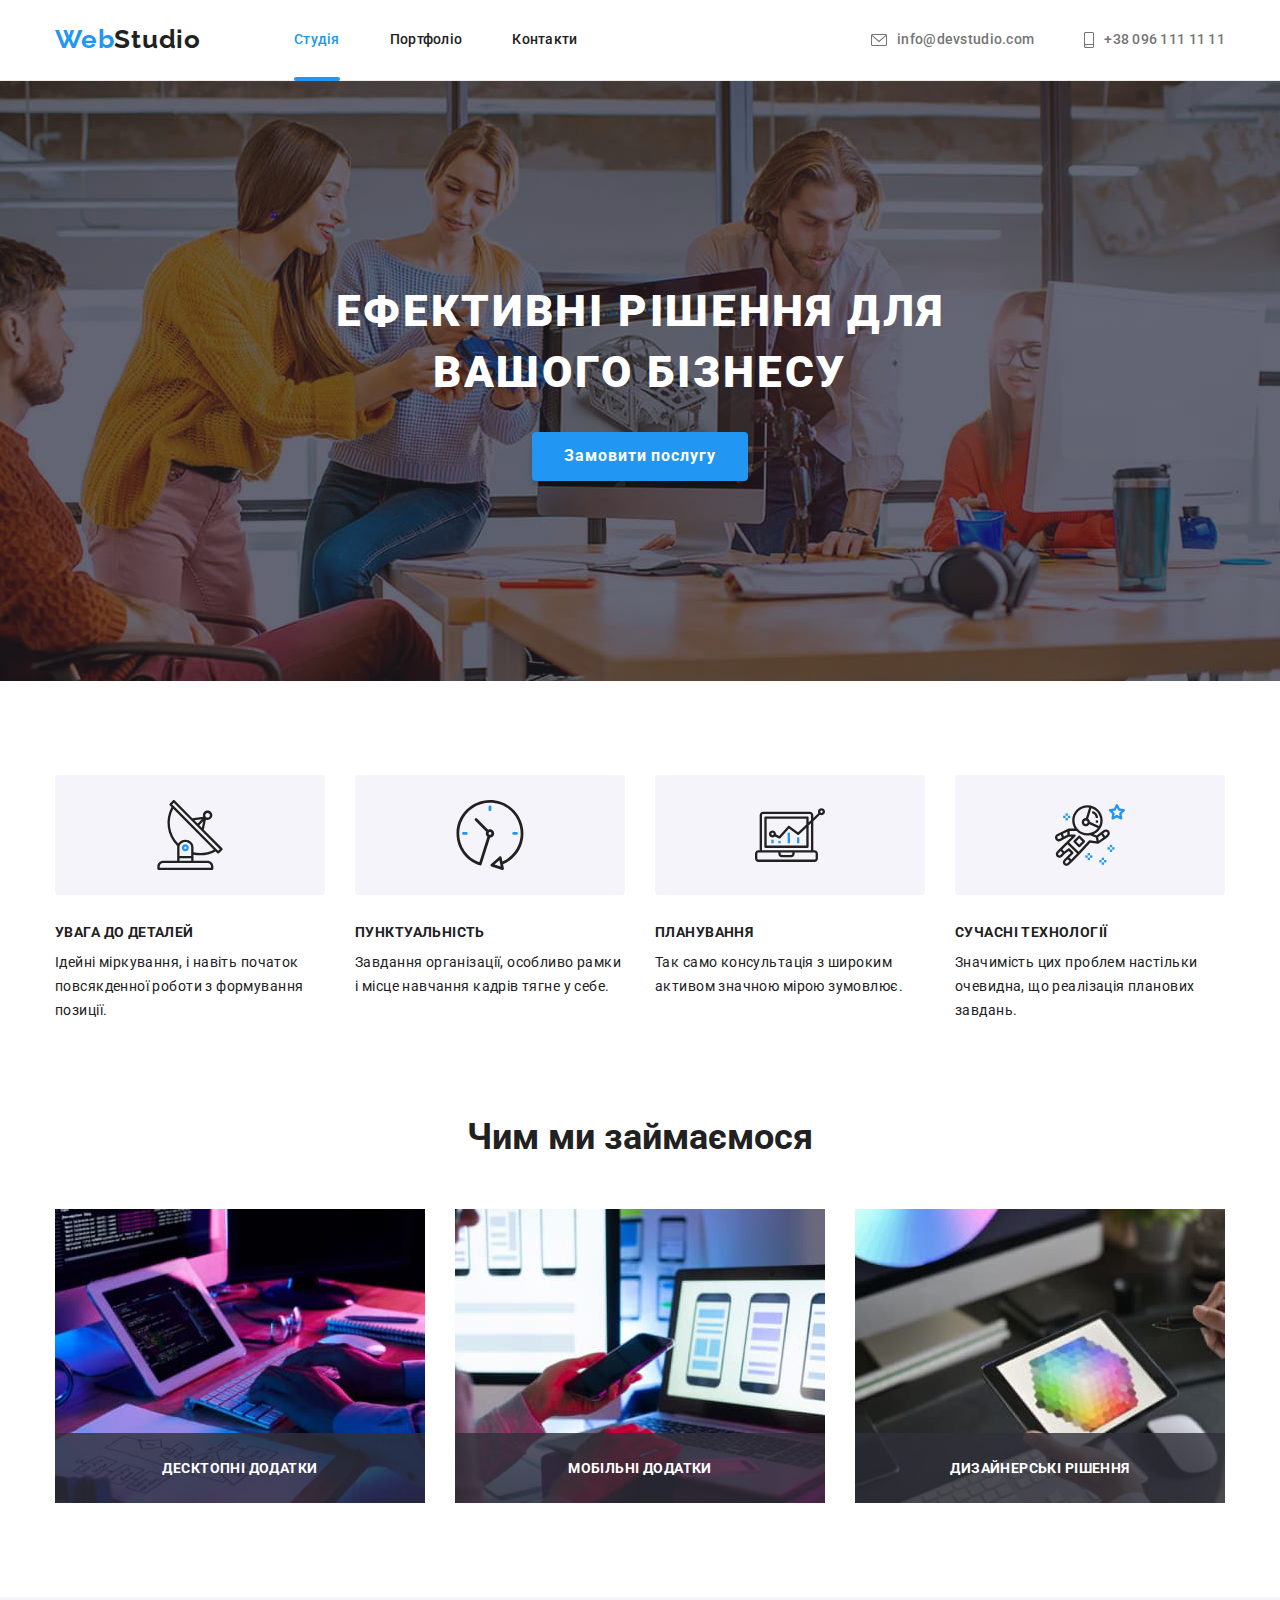
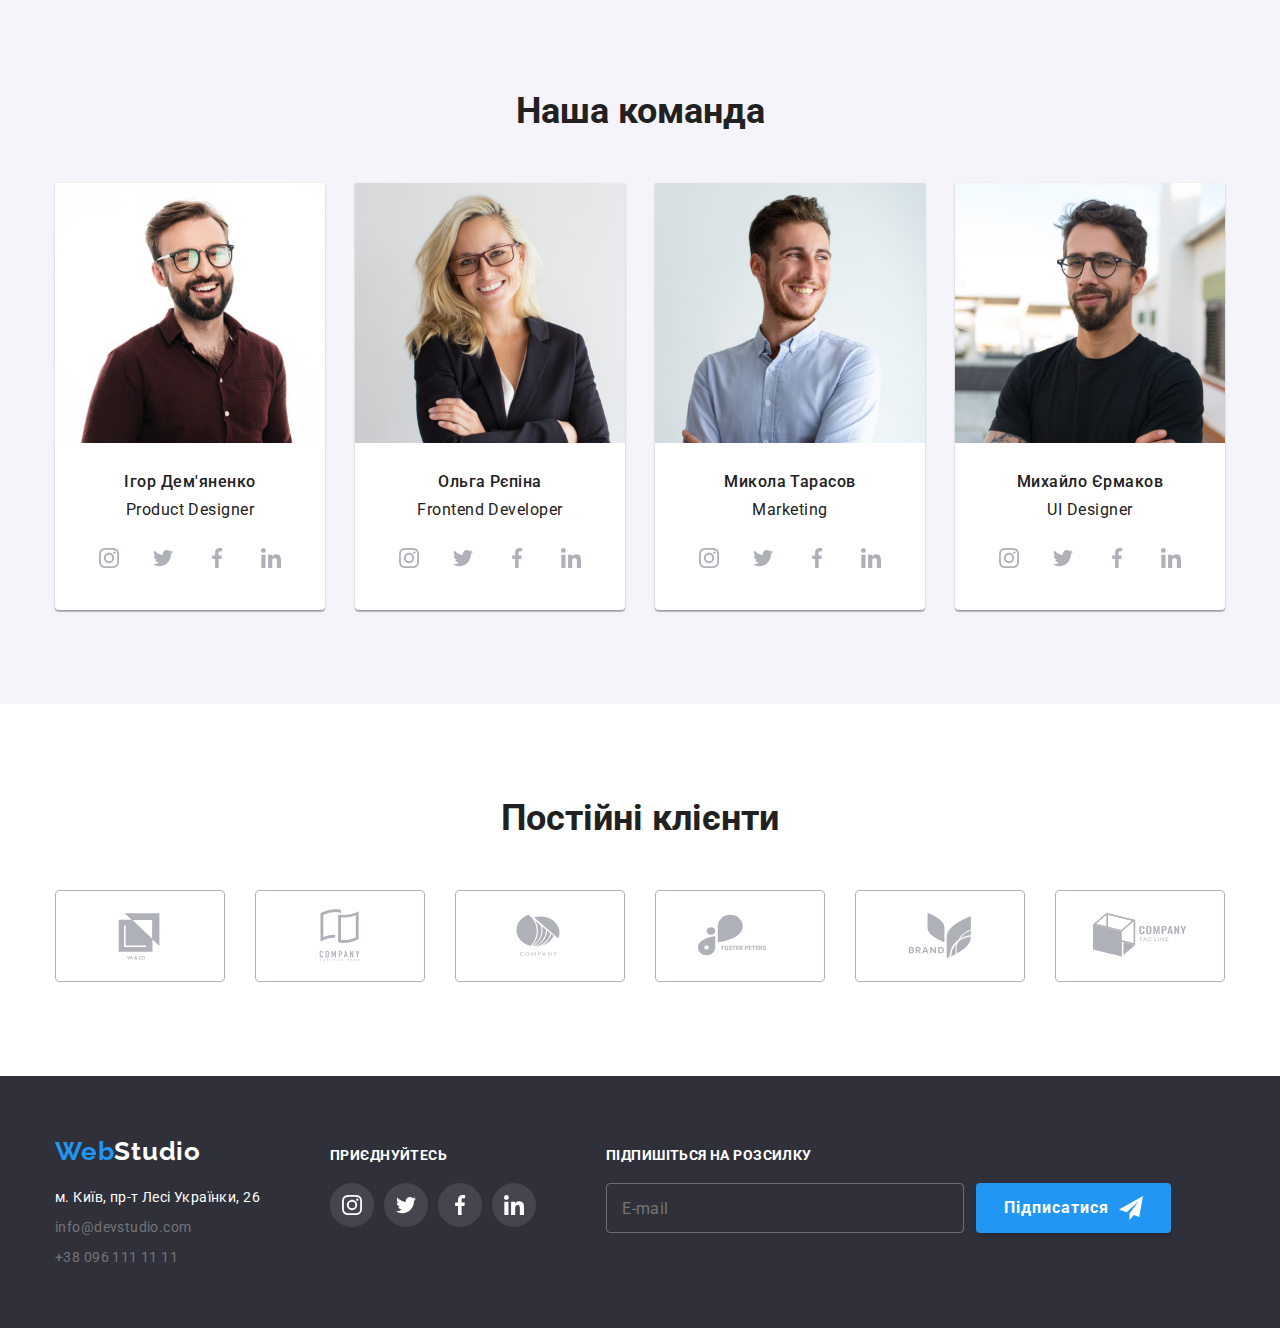
==== index.html @ 04171d1f "start" ====
<!DOCTYPE html>
<html lang="uk">
  <head>
    <meta charset="utf-8" />
    <meta name="description" content="Веб студія для вашого бізнесу" />
    <meta name="viewport" content="width=device-width, initial-scale=1.0" />
    <title>Студія</title>
    <link rel="preconnect" href="https://fonts.googleapis.com" />
    <link rel="preconnect" href="https://fonts.gstatic.com" crossorigin />
    <link
      href="https://fonts.googleapis.com/css2?family=Raleway:wght@700&family=Roboto:wght@400;500;700;900&display=swap"
      rel="stylesheet"
    />
    <link
      rel="stylesheet"
      href="https://cdnjs.cloudflare.com/ajax/libs/modern-normalize/1.0.0/modern-normalize.min.css"
    />
    <link rel="stylesheet" href="./css/main.min.css" />
  </head>
  <body>
    <header class="header">
      <div class="container header__container">
        <nav class="pagination">
          <a class="logo header__logo" href="index.html" lang="en"
            >Web<span class="header__logo-part">Studio</span></a
          >
          <ul class="pagination__list">
            <li>
              <a
                class="header__link pagination__link"
                href="index.html"
                aria-current="page"
                >Студія</a
              >
            </li>
            <li>
              <a
                class="header__link pagination__link pagination__link--notactive"
                href="portfolio.html"
                >Портфоліо</a
              >
            </li>
            <li>
              <a
                class="header__link pagination__link pagination__link--notactive"
                href="#contacts"
                >Контакти</a
              >
            </li>
          </ul>
        </nav>
        <ul class="contact-list header__contact-list">
          <li>
            <a
              class="header__link contact-list__link"
              href="mailto:info@devstudio.com"
            >
              <svg class="contact-list__icon contact-list__icon--mail">
                <use href="./images/icons/symbol-defs.svg#mail"></use>
              </svg>
              info@devstudio.com</a
            >
          </li>
          <li>
            <a class="header__link contact-list__link" href="tel:+380961111111">
              <svg class="contact-list__icon contact-list__icon--tel">
                <use href="./images/icons/symbol-defs.svg#smartphone"></use>
              </svg>
              +38 096 111 11 11</a
            >
          </li>
        </ul>
      </div>
    </header>
    <main>
      <section class="hero-section section hero-overlay">
        <!--Hero Section-->
        <h1 class="hero-title title-white title-upper">
          Ефективні рішення для вашого бізнесу
        </h1>
        <button data-modal-open class="brand-button" type="button">
          Замовити послугу
        </button>
      </section>

      <section class="features-section section">
        <!--Section about our features-->
        <div class="container">
          <ul class="features-content">
            <li class="features-li antenna-img">
              <h3 class="features-subtitle">УВАГА ДО ДЕТАЛЕЙ</h3>
              <p class="features-description p-gray">
                Ідейні міркування, і навіть початок повсякденної роботи з
                формування позиції.
              </p>
            </li>
            <li class="features-li clock-img">
              <h3 class="features-subtitle">ПУНКТУАЛЬНІСТЬ</h3>
              <p class="features-description p-gray">
                Завдання організації, особливо рамки і місце навчання кадрів
                тягне у себе.
              </p>
            </li>
            <li class="features-li diagramma-img">
              <h3 class="features-subtitle">ПЛАНУВАННЯ</h3>
              <p class="features-description p-gray">
                Так само консультація з широким активом значною мірою зумовлює.
              </p>
            </li>
            <li class="features-li astronaut-img">
              <h3 class="features-subtitle">СУЧАСНІ ТЕХНОЛОГІЇ</h3>
              <p class="features-description p-gray">
                Значимість цих проблем настільки очевидна, що реалізація
                планових завдань.
              </p>
            </li>
          </ul>
          <h2 class="features-title section-title">Чим ми займаємося</h2>
          <ul class="features-images">
            <li class="features-item">
              <img
                class="features-image"
                src="./images/img1.jpg"
                alt="Клавіатура,планшет та чоловічі руки"
                height="294"
                width="370"
              />
              <p class="features-overlay">Десктопні додатки</p>
            </li>
            <li class="features-item">
              <img
                class="features-image"
                src="./images/img2.jpg"
                alt="Лептоп та жінка з смартфоном"
                height="294"
                width="370"
              />
              <p class="features-overlay">Мобільні додатки</p>
            </li>
            <li class="features-item">
              <img
                class="features-image"
                src="./images/img3.jpg"
                alt="Планшет з зображенням палітри"
                height="294"
                width="370"
              />
              <p class="features-overlay">Дизайнерські рішення</p>
            </li>
          </ul>
        </div>
      </section>
      <section class="team-section section">
        <!--Section about our team-->
        <div class="container">
          <h2 class="section-title">Наша команда</h2>
          <ul class="team-section__card-list">
            <li class="team-card">
              <img
                class="team-card__image"
                src="./images/imgIgor.jpg"
                alt="Молодий бородатий чоловік в окулярах з посмішкою"
                height="260"
                width="270"
              />
              <div>
                <h3 class="team-card__name">Ігор Дем'яненко</h3>
                <p class="team-card__role p-gray" lang="en">Product Designer</p>
                <ul class="social-list team-card__social-list">
                  <li class="social-list__item">
                    <a class="social-list__link" href="">
                      <svg class="social-list__svg">
                        <use
                          href="./images/icons/symbol-defs.svg#instagram-2"
                        ></use>
                      </svg>
                    </a>
                  </li>
                  <li class="social-list__item">
                    <a class="social-list__link" href="">
                      <svg class="social-list__svg">
                        <use
                          href="./images/icons/symbol-defs.svg#twitter-1"
                        ></use>
                      </svg>
                    </a>
                  </li>
                  <li class="social-list__item">
                    <a class="social-list__link" href="">
                      <svg class="social-list__svg">
                        <use
                          href="./images/icons/symbol-defs.svg#facebook-1"
                        ></use>
                      </svg>
                    </a>
                  </li>
                  <li class="social-list__item">
                    <a class="social-list__link" href="">
                      <svg class="social-list__svg">
                        <use
                          href="./images/icons/symbol-defs.svg#linkedin-1"
                        ></use>
                      </svg>
                    </a>
                  </li>
                </ul>
              </div>
            </li>
            <li class="team-card">
              <img
                class="team-card__image"
                src="./images/imgOlga.jpg"
                alt="Блондинка в окулярах з посмішкою"
                height="260"
                width="270"
              />
              <div>
                <h3 class="team-card__name">Ольга Рєпіна</h3>
                <p class="team-card__role p-gray" lang="en">
                  Frontend Developer
                </p>
                <ul class="social-list team-card__social-list">
                  <li class="social-list__item">
                    <a class="social-list__link" href="">
                      <svg class="social-list__svg">
                        <use
                          href="./images/icons/symbol-defs.svg#instagram-2"
                        ></use>
                      </svg>
                    </a>
                  </li>
                  <li class="social-list__item">
                    <a class="social-list__link" href="">
                      <svg class="social-list__svg">
                        <use
                          href="./images/icons/symbol-defs.svg#twitter-1"
                        ></use>
                      </svg>
                    </a>
                  </li>
                  <li class="social-list__item">
                    <a class="social-list__link" href="">
                      <svg class="social-list__svg">
                        <use
                          href="./images/icons/symbol-defs.svg#facebook-1"
                        ></use>
                      </svg>
                    </a>
                  </li>
                  <li class="social-list__item">
                    <a class="social-list__link" href="">
                      <svg class="social-list__svg">
                        <use
                          href="./images/icons/symbol-defs.svg#linkedin-1"
                        ></use>
                      </svg>
                    </a>
                  </li>
                </ul>
              </div>
            </li>
            <li class="team-card">
              <img
                class="team-card__image"
                src="./images/imgMykola.jpg"
                alt="Чоловік в блакитній сорочці з посмішкою"
                height="260"
                width="270"
              />
              <div>
                <h3 class="team-card__name">Микола Тарасов</h3>
                <p class="team-card__role p-gray" lang="en">Marketing</p>
                <ul class="social-list team-card__social-list">
                  <li class="social-list__item">
                    <a class="social-list__link" href="">
                      <svg class="social-list__svg">
                        <use
                          href="./images/icons/symbol-defs.svg#instagram-2"
                        ></use>
                      </svg>
                    </a>
                  </li>
                  <li class="social-list__item">
                    <a class="social-list__link" href="">
                      <svg class="social-list__svg">
                        <use
                          href="./images/icons/symbol-defs.svg#twitter-1"
                        ></use>
                      </svg>
                    </a>
                  </li>
                  <li class="social-list__item">
                    <a class="social-list__link" href="">
                      <svg class="social-list__svg">
                        <use
                          href="./images/icons/symbol-defs.svg#facebook-1"
                        ></use>
                      </svg>
                    </a>
                  </li>
                  <li class="social-list__item">
                    <a class="social-list__link" href="">
                      <svg class="social-list__svg">
                        <use
                          href="./images/icons/symbol-defs.svg#linkedin-1"
                        ></use>
                      </svg>
                    </a>
                  </li>
                </ul>
              </div>
            </li>
            <li class="team-card">
              <img
                class="team-card__image"
                src="./images/imgMikhailo.jpg"
                alt="Чоловік в чорній футболці та окулярах"
                height="260"
                width="270"
              />
              <div>
                <h3 class="team-card__name">Михайло Єрмаков</h3>
                <p class="team-card__role p-gray" lang="en">UI Designer</p>
                <ul class="social-list team-card__social-list">
                  <li class="social-list__item">
                    <a class="social-list__link" href="">
                      <svg class="social-list__svg">
                        <use
                          href="./images/icons/symbol-defs.svg#instagram-2"
                        ></use>
                      </svg>
                    </a>
                  </li>
                  <li class="social-list__item">
                    <a class="social-list__link" href="">
                      <svg class="social-list__svg">
                        <use
                          href="./images/icons/symbol-defs.svg#twitter-1"
                        ></use>
                      </svg>
                    </a>
                  </li>
                  <li class="social-list__item">
                    <a class="social-list__link" href="">
                      <svg class="social-list__svg">
                        <use
                          href="./images/icons/symbol-defs.svg#facebook-1"
                        ></use>
                      </svg>
                    </a>
                  </li>
                  <li class="social-list__item">
                    <a class="social-list__link" href="">
                      <svg class="social-list__svg">
                        <use
                          href="./images/icons/symbol-defs.svg#linkedin-1"
                        ></use>
                      </svg>
                    </a>
                  </li>
                </ul>
              </div>
            </li>
          </ul>
        </div>
      </section>
      <section class="our-clients section">
        <div class="container">
          <h2 class="clients-title section-title">Постійні клієнти</h2>
          <ul class="clients-list">
            <li class="clients-item">
              <a class="clients-link link-hover" href="#company-tag"
                ><svg class="clients-icon">
                  <use
                    href="./images/icons/symbol-defs.svg#company1"
                  ></use></svg
              ></a>
            </li>
            <li class="clients-item">
              <a class="clients-link link-hover" href="#ya-co"
                ><svg class="clients-icon">
                  <use
                    href="./images/icons/symbol-defs.svg#company2"
                  ></use></svg
              ></a>
            </li>
            <li class="clients-item">
              <a class="clients-link link-hover" href="#company"
                ><svg class="clients-icon">
                  <use
                    href="./images/icons/symbol-defs.svg#company3"
                  ></use></svg
              ></a>
            </li>
            <li class="clients-item">
              <a class="clients-link link-hover" href="#foster-peters"
                ><svg class="clients-icon">
                  <use
                    href="./images/icons/symbol-defs.svg#company4"
                  ></use></svg
              ></a>
            </li>
            <li class="clients-item">
              <a class="clients-link link-hover" href="#brand"
                ><svg class="clients-icon">
                  <use
                    href="./images/icons/symbol-defs.svg#company5"
                  ></use></svg
              ></a>
            </li>
            <li class="clients-item">
              <a class="clients-link link-hover" href="#tag-line"
                ><svg class="clients-icon">
                  <use
                    href="./images/icons/symbol-defs.svg#company6"
                  ></use></svg
              ></a>
            </li>
          </ul>
        </div>
      </section>
    </main>
    <footer class="footer">
      <div class="container footer__container">
        <div>
          <a class="logo footer__logo" href="index.html" lang="en"
            >Web<span class="footer__logo-part">Studio</span></a
          >
          <address class="adress footer__adress">
            <a
              class="footer__link"
              href="https://goo.gl/maps/gLVNjyqDi5Kqp5Yx6"
              target="_blank"
              rel="noreferrer noopener"
              >м. Київ, пр-т Лесі Українки, 26</a
            ><a class="footer__link" href="mailto:info@devstudio.com"
              >info@devstudio.com</a
            >
            <a class="footer__link" href="tel:+380961111111"
              >+38 096 111 11 11</a
            >
          </address>
        </div>
        <div>
          <p class="footer-title">Приєднуйтесь</p>
          <ul class="social-list">
            <li class="social-list__item">
              <a class="social-list__link footer__social-link" href="">
                <svg class="social-list__svg">
                  <use href="./images/icons/symbol-defs.svg#instagram-2"></use>
                </svg>
              </a>
            </li>
            <li class="social-list__item">
              <a class="social-list__link footer__social-link" href="">
                <svg class="social-list__svg">
                  <use href="./images/icons/symbol-defs.svg#twitter-1"></use>
                </svg>
              </a>
            </li>
            <li class="social-list__item">
              <a class="social-list__link footer__social-link" href="">
                <svg class="social-list__svg">
                  <use href="./images/icons/symbol-defs.svg#facebook-1"></use>
                </svg>
              </a>
            </li>
            <li class="social-list__item">
              <a class="social-list__link footer__social-link" href="">
                <svg class="social-list__svg">
                  <use href="./images/icons/symbol-defs.svg#linkedin-1"></use>
                </svg>
              </a>
            </li>
          </ul>
        </div>
        <div class="subscribe-container">
          <h3 class="footer-title">Підпишіться на розсилку</h3>
          <form class="subscribe-form">
            <label class="subscribe-form__label"
              ><input
                class="subscribe-form__input"
                type="email"
                placeholder="E-mail" /></label
            ><button class="brand-button footer__brand-button" type="sumbit">
              Підпиcатися
              <svg class="footer__subscribe-icon" width="24px" height="24px">
                <use href="./images/icons/symbol-defs.svg#icon-send"></use>
              </svg>
            </button>
          </form>
        </div>
      </div>
    </footer>
    <!-- modal window -->
    <div data-modal class="backdrop is-hidden">
      <div class="modal">
        <button data-modal-close class="modal-button" type="button">
          <svg class="close-svg" width="11" height="11">
            <use href="./images/icons/symbol-defs.svg#close"></use>
          </svg>
        </button>
        <form class="modal-form" name="form">
          <div role="group" class="modal-input">
            <h2 class="modal-title">Залиште свої дані, ми вам передзвонимо</h2>
            <div class="input-container">
              <label class="modal-label p-gray" for="user-name">Ім'я</label>
              <div class="input-svg">
                <input
                  id="user-name"
                  class="input-area"
                  type="text"
                  name="user-name"
                />
                <svg class="modal-icon">
                  <use href="./images/icons/symbol-defs.svg#person-black"></use>
                </svg>
              </div>
            </div>
            <div class="input-container">
              <label class="modal-label p-gray" for="user-phone">Телефон</label>
              <div class="input-svg">
                <input
                  id="user-phone"
                  class="input-area"
                  type="tel"
                  name="user-phone"
                />
                <svg class="modal-icon">
                  <use href="./images/icons/symbol-defs.svg#phone-black"></use>
                </svg>
              </div>
            </div>
            <div class="input-container">
              <label class="modal-label p-gray" for="user-mail">Пошта</label>
              <div class="input-svg">
                <input
                  id="user-mail"
                  class="input-area"
                  type="email"
                  name="user-mail"
                />
                <svg class="modal-icon">
                  <use href="./images/icons/symbol-defs.svg#email-black"></use>
                </svg>
              </div>
            </div>
            <div class="input-container">
              <label class="modal-label p-gray" for="user-comment"
                >Коментар</label
              >
              <textarea
                class="comment-area"
                name="user-comment"
                id="user-comment"
                placeholder="Введіть текст"
              ></textarea>
            </div>

            <label class="policy-label p-gray" for="policy"
              ><input type="checkbox" name="policy" id="policy" required />

              <span class="checkbox-icon"> </span>
              <span class="policy-text">
                Погоджуюся з розсилкою та приймаю
              </span>
              <a class="policy-ref" href="">Умови договору</a></label
            >

            <button class="brand-button" type="submit">Відправити</button>
          </div>
        </form>
      </div>
    </div>
    <script src="./js/modal.js"></script>
  </body>
</html>
<!--Кінець(-->
---- css/main.min.css ----
:root{--main-color: #212121;--second-color: #757575;--brand-color: #2196F3;--background-color: #2F303A;--white-color: #fff;--timing-function: cubic-bezier(0.4, 0, 0.2, 1);--animation-time: 250ms}body{font-family:"roboto",sans-serif;color:#212121;position:relative}li{list-style:none}button{cursor:pointer;font-family:inherit}a{text-decoration:none}h1,h2,h3,h4,h5,h6,ul,p,button{margin:0;padding:0}.container{width:1200px;margin:0 auto;padding-left:15px;padding-right:15px}.section{padding-top:94px;padding-bottom:94px}.section-title{font-weight:700;font-size:36px;line-height:1.16;text-align:center;margin-bottom:50px}.features-content,.features-images,.btns-sort,.portfolio-img{display:-webkit-box;display:-ms-flexbox;display:flex}.logo{color:#2196f3;font-family:Raleway;font-style:normal;font-weight:700;font-size:26px;line-height:1.2;letter-spacing:.03em;padding-top:10px;padding-bottom:10px}.header__logo{margin-right:93px}.header__logo-part{color:#212121}.footer__logo-part{color:#fff}.brand-button{background-color:#2196f3;display:block;font-weight:700;font-size:16px;line-height:1.8;text-align:center;border-radius:4px;letter-spacing:.06em;border:none;margin-left:auto;margin-right:auto;-webkit-box-align:center;-ms-flex-align:center;align-items:center;-webkit-box-shadow:0px 4px 4px rgba(0,0,0,.15);box-shadow:0px 4px 4px rgba(0,0,0,.15);-webkit-transition:background-color 250ms cubic-bezier(0.4, 0, 0.2, 1);transition:background-color 250ms cubic-bezier(0.4, 0, 0.2, 1);color:#fff}.brand-button:hover,.brand-button:focus{background-color:#188ce8}.btn-portfolio{border:0;font-weight:500;font-size:16px;line-height:1.6;padding:6px 22px 6px 22px;border-radius:4px;-webkit-transition:background-color 250ms cubic-bezier(0.4, 0, 0.2, 1),color 250ms cubic-bezier(0.4, 0, 0.2, 1);transition:background-color 250ms cubic-bezier(0.4, 0, 0.2, 1),color 250ms cubic-bezier(0.4, 0, 0.2, 1)}.btn-portfolio:hover,.btn-portfolio:focus{background-color:#2196f3}.btn-first{padding:6px 25px 6px 25px}.btns-sort{-webkit-column-gap:8px;-moz-column-gap:8px;column-gap:8px;-webkit-box-pack:center;-ms-flex-pack:center;justify-content:center;margin-bottom:50px}.btn-gray{background-color:#f5f4fa}.modal-form{padding:40px}.modal-input{display:-webkit-box;display:-ms-flexbox;display:flex;-webkit-box-orient:vertical;-webkit-box-direction:normal;-ms-flex-direction:column;flex-direction:column;-webkit-box-align:center;-ms-flex-align:center;align-items:center}.input-container{display:-webkit-box;display:-ms-flexbox;display:flex;-webkit-box-orient:vertical;-webkit-box-direction:normal;-ms-flex-direction:column;flex-direction:column;margin-bottom:10px}.modal-title{font-weight:700;font-size:20px;line-height:1.15;text-align:center;letter-spacing:.03em;margin-bottom:12px}.modal-label{font-size:12px;line-height:1.166;letter-spacing:.01em;margin-bottom:4px}.input-area{width:448px;height:40px;border:1px solid rgba(33,33,33,.2);border-radius:4px;-webkit-transition:border 250ms cubic-bezier(0.4, 0, 0.2, 1);transition:border 250ms cubic-bezier(0.4, 0, 0.2, 1);padding:12px 42px}.comment-area{width:448px;height:120px;padding:12px 16px;font-size:12px;letter-spacing:.01em;border:1px solid rgba(33,33,33,.2);border-radius:4px;margin-bottom:20px;resize:none;-webkit-transition:border 250ms cubic-bezier(0.4, 0, 0.2, 1);transition:border 250ms cubic-bezier(0.4, 0, 0.2, 1)}.modal-input .brand-button{margin-top:30px;padding:10px 52px}.input-area:focus,.comment-area:focus{outline:none;border:1px solid #2196f3}.policy-label{display:-webkit-box;display:-ms-flexbox;display:flex;-webkit-box-align:center;-ms-flex-align:center;align-items:center}.policy-text,.policy-ref{font-size:14px;line-height:1.71;letter-spacing:.03em;padding-top:2px}.policy-ref{color:#2196f3;-webkit-text-decoration-line:underline;text-decoration-line:underline;margin-left:7px}.checkbox-icon{display:block;width:16px;height:15px;border:2px solid #212121;border-radius:3px;margin-right:7px;-webkit-transition:background-color 250ms cubic-bezier(0.4, 0, 0.2, 1),border-color 250ms cubic-bezier(0.4, 0, 0.2, 1);transition:background-color 250ms cubic-bezier(0.4, 0, 0.2, 1),border-color 250ms cubic-bezier(0.4, 0, 0.2, 1)}.modal-input input[type=checkbox]:checked+.checkbox-icon{background-image:url(../images/icons/Vector.svg);background-color:#2196f3;border-color:#2196f3;border-radius:3px;background-repeat:no-repeat;background-position:center;background-origin:border-box}.modal-input input[type=checkbox]{-webkit-appearance:none;-moz-appearance:none;appearance:none;position:absolute}.input-svg{position:relative}.modal-icon{position:absolute;top:50%;-webkit-transform:translateY(-50%);transform:translateY(-50%);left:12px;width:18px;height:18px;-webkit-transition:fill 250ms cubic-bezier(0.4, 0, 0.2, 1);transition:fill 250ms cubic-bezier(0.4, 0, 0.2, 1)}.input-svg:focus-within .modal-icon{fill:#2196f3}.subscribe-form{display:-webkit-box;display:-ms-flexbox;display:flex;gap:12px}.subscribe-form__label{display:-webkit-box;display:-ms-flexbox;display:flex;-webkit-box-orient:vertical;-webkit-box-direction:reverse;-ms-flex-direction:column-reverse;flex-direction:column-reverse}.subscribe-form__input{width:358px;height:50px;padding:16px 15px;font-size:16px;line-height:1.25;letter-spacing:.03em;background-color:inherit;border:1px solid rgba(255,255,255,.3);border-radius:4px;color:#fff}.social-list{display:-webkit-box;display:-ms-flexbox;display:flex}.social-list__item{height:44px;width:44px}.social-list__item:not(:last-child){margin-right:10px}.social-list__link{display:-webkit-box;display:-ms-flexbox;display:flex;-webkit-box-align:center;-ms-flex-align:center;align-items:center;-webkit-box-pack:center;-ms-flex-pack:center;justify-content:center;width:100%;height:100%;border-radius:50%;fill:#afb1b8;-webkit-transition:background-color 250ms cubic-bezier(0.4, 0, 0.2, 1),fill 250ms cubic-bezier(0.4, 0, 0.2, 1);transition:background-color 250ms cubic-bezier(0.4, 0, 0.2, 1),fill 250ms cubic-bezier(0.4, 0, 0.2, 1)}.social-list__link:hover,.social-list__link:focus{fill:#fff;background-color:#188ce8}.social-list__svg{height:20px;width:20px}.header{border-bottom:1px solid #ececec}.header__container{display:-webkit-box;display:-ms-flexbox;display:flex}.pagination{display:-webkit-box;display:-ms-flexbox;display:flex;-webkit-box-align:center;-ms-flex-align:center;align-items:center}.header__logo{margin-right:93px}.pagination__link{color:#212121}.pagination__list{display:-webkit-box;display:-ms-flexbox;display:flex;-webkit-box-align:center;-ms-flex-align:center;align-items:center;-webkit-column-gap:50px;-moz-column-gap:50px;column-gap:50px}.header__link{font-weight:500;font-size:14px;line-height:1.14;letter-spacing:.02em;padding-top:32px;padding-bottom:32px;display:-webkit-box;display:-ms-flexbox;display:flex;-webkit-box-align:center;-ms-flex-align:center;align-items:center}.contact-list{display:-webkit-box;display:-ms-flexbox;display:flex;-webkit-column-gap:50px;-moz-column-gap:50px;column-gap:50px}.header__contact-list{margin-left:auto}.contact-list__link{color:#757575}.contact-list__icon{margin-right:10px;fill:currentColor}.contact-list__icon--mail{width:16px;height:12px}.contact-list__icon--tel{width:10px;height:16px}.link-hover,.header__link,.footer__link{-webkit-transition:color 250ms cubic-bezier(0.4, 0, 0.2, 1),fill 250ms cubic-bezier(0.4, 0, 0.2, 1);transition:color 250ms cubic-bezier(0.4, 0, 0.2, 1),fill 250ms cubic-bezier(0.4, 0, 0.2, 1)}.link-hover:hover,.link-hover:focus,.header__link:hover,.header__link:focus{color:#2196f3;fill:#2196f3}.pagination__link--notactive{position:relative}[aria-current]{color:#2196f3;position:relative}[aria-current]::after,.pagination__link--notactive::after{content:"";position:absolute;bottom:-1.5px;left:0px;width:100%;height:4px;border-radius:2px;background-color:#2196f3}.pagination__link--notactive::after{opacity:0;-webkit-transform:scaleX(0);transform:scaleX(0);-webkit-transition:opacity 250ms cubic-bezier(0.4, 0, 0.2, 1),-webkit-transform 250ms cubic-bezier(0.4, 0, 0.2, 1);transition:opacity 250ms cubic-bezier(0.4, 0, 0.2, 1),-webkit-transform 250ms cubic-bezier(0.4, 0, 0.2, 1);transition:transform 250ms cubic-bezier(0.4, 0, 0.2, 1),opacity 250ms cubic-bezier(0.4, 0, 0.2, 1);transition:transform 250ms cubic-bezier(0.4, 0, 0.2, 1),opacity 250ms cubic-bezier(0.4, 0, 0.2, 1),-webkit-transform 250ms cubic-bezier(0.4, 0, 0.2, 1)}.pagination__link--notactive:hover::after,.pagination__link--notactive:focus::after{opacity:1;-webkit-transform:scaleX(1);transform:scaleX(1)}.footer{background-color:#2f303a;padding-top:60px;padding-bottom:60px}.footer__container{display:-webkit-box;display:-ms-flexbox;display:flex;gap:70px;-webkit-box-align:baseline;-ms-flex-align:baseline;align-items:baseline}.footer__logo-part{color:#fff}.footer__adress{margin-top:20px}.footer__link{font-size:14px;line-height:1.5;text-decoration:none;font-style:normal;display:block;letter-spacing:.03em;color:#757575}.footer__link:not(:last-child){margin-bottom:9px}.footer__link:first-child{color:#fff}.footer__link:hover,.footer__link:focus{color:#2196f3}.footer-list{display:-webkit-box;display:-ms-flexbox;display:flex}.footer-title{margin-bottom:20px;text-transform:uppercase;color:#fff;font-weight:700;font-size:14px;line-height:16px;letter-spacing:.03em;text-transform:uppercase}.footer__social-link{background-color:rgba(255,255,255,.1019607843);border-radius:50%;display:-webkit-box;display:-ms-flexbox;display:flex;-webkit-box-align:center;-ms-flex-align:center;align-items:center;-webkit-box-pack:center;-ms-flex-pack:center;justify-content:center;width:100%;height:100%;fill:#fff}.footer__brand-button{padding:10px 28px;display:-webkit-box;display:-ms-flexbox;display:flex;-webkit-box-align:center;-ms-flex-align:center;align-items:center;font-style:normal;font-weight:700;font-size:16px;line-height:1.875;letter-spacing:.06em}.footer__subscribe-icon{margin-left:10px}.hero-section{padding:200px 0;background-color:#2f303a;background-image:-webkit-gradient(linear, left top, right top, from(rgba(47, 48, 58, 0.4)), to(rgba(47, 48, 58, 0.4))),url(../images/background.jpg);background-image:linear-gradient(to right, rgba(47, 48, 58, 0.4), rgba(47, 48, 58, 0.4)),url(../images/background.jpg);background-repeat:no-repeat;background-size:cover;background-position:center}.hero-section .brand-button{padding:10px 32px}.hero-title{font-weight:900;font-size:44px;line-height:1.38;text-align:center;letter-spacing:.06em;width:696px;margin-left:auto;margin-right:auto;margin-bottom:30px;text-transform:uppercase;color:#fff}.features-subtitle{font-weight:700;font-size:14px;line-height:1.14;margin-bottom:10px;width:270px;letter-spacing:.03em}.features-image{width:370px;display:block}.features-description{font-size:14px;line-height:1.71;width:270px;letter-spacing:.03em}.features-content{margin-bottom:94px;-webkit-column-gap:30px;-moz-column-gap:30px;column-gap:30px}.features-title{width:366px;margin-left:auto;margin-right:auto}.features-images{-webkit-column-gap:30px;-moz-column-gap:30px;column-gap:30px}.features-li::before{content:"";display:block;width:270px;height:120px;margin-bottom:30px;border-radius:4px;background-color:#f5f4fa;background-repeat:no-repeat;background-position:center}.antenna-img::before{background-image:url(../images/icons/antenna.svg)}.clock-img::before{background-image:url(../images/icons/clock.svg)}.diagramma-img::before{background-image:url(../images/icons/diagram.svg)}.astronaut-img::before{background-image:url(../images/icons/astronaut.svg)}.features-item{position:relative}.features-overlay{position:absolute;bottom:0;padding:27px 0;width:100%;background-color:rgba(47,48,58,.8);color:#fff;font-weight:700;font-size:14px;line-height:16px;text-align:center;letter-spacing:.03em;text-transform:uppercase;text-align:center}.team-section{background-color:#f5f4fa}.team-section__card-list{display:-webkit-box;display:-ms-flexbox;display:flex;-ms-flex-preferred-size:calc((100% - 90px)/4);flex-basis:calc((100% - 90px)/4)}.team-card:not(:first-child){margin-left:30px}.team-card{background-color:#fff;width:270px;-webkit-box-shadow:0px 1px 3px rgba(0,0,0,.12),0px 1px 1px rgba(0,0,0,.14),0px 2px 1px rgba(0,0,0,.2);box-shadow:0px 1px 3px rgba(0,0,0,.12),0px 1px 1px rgba(0,0,0,.14),0px 2px 1px rgba(0,0,0,.2);border-radius:0px 0px 4px 4px}.team-card__image{display:block;margin-bottom:30px}.team-card__name{font-size:16px;font-weight:500;margin-bottom:10px}.team-card__role{margin-bottom:16px}.team-card__name,.team-card__role{text-align:center;line-height:1.18;letter-spacing:.03em}.team-card__social-list{margin-right:32px;margin-left:32px;margin-bottom:30px}.clients-list{display:-webkit-box;display:-ms-flexbox;display:flex;gap:30px}.clients-item{width:170px;height:92px}.clients-link{border:1px solid #afb1b8;border-radius:4px;display:-webkit-box;display:-ms-flexbox;display:flex;width:100%;height:100%;-webkit-box-align:center;-ms-flex-align:center;align-items:center;-webkit-box-pack:center;-ms-flex-pack:center;justify-content:center;fill:#afb1b8}.clients-link:hover,.clients-link:focus{border:1px solid #2196f3}.clients-icon{width:106px;height:60px}.backdrop{position:fixed;top:0;left:0;width:100%;height:100%;background-color:rgba(0,0,0,.2);-webkit-transition:opacity 250ms cubic-bezier(0.4, 0, 0.2, 1),visibility 250ms cubic-bezier(0.4, 0, 0.2, 1);transition:opacity 250ms cubic-bezier(0.4, 0, 0.2, 1),visibility 250ms cubic-bezier(0.4, 0, 0.2, 1)}.is-hidden{visibility:hidden;pointer-events:none;opacity:0}.modal{position:absolute;top:50%;left:50%;-webkit-transform:translate(-50%, -50%);transform:translate(-50%, -50%);background-color:#fff;-webkit-box-shadow:0px 1px 3px rgba(0,0,0,.12),0px 1px 1px rgba(0,0,0,.14),0px 2px 1px rgba(0,0,0,.2);box-shadow:0px 1px 3px rgba(0,0,0,.12),0px 1px 1px rgba(0,0,0,.14),0px 2px 1px rgba(0,0,0,.2)}.modal-button{position:absolute;top:1%;right:1%;border:none;background-color:#fff;width:30px;height:30px;border:1px solid rgba(0,0,0,.1019607843);border-radius:50%;-webkit-transition:border 250ms cubic-bezier(0.4, 0, 0.2, 1);transition:border 250ms cubic-bezier(0.4, 0, 0.2, 1)}.modal-button:hover .close-svg,.modal-button:focus .close-svg,.modal-button:focus,.modal-button:hover{fill:#2196f3;border-color:#2196f3}.close-svg{-webkit-box-align:center;-ms-flex-align:center;align-items:center;-webkit-transition:fill 250ms cubic-bezier(0.4, 0, 0.2, 1);transition:fill 250ms cubic-bezier(0.4, 0, 0.2, 1);fill:#000}.no-scroll{overflow:hidden}.portfolio-img{-ms-flex-wrap:wrap;flex-wrap:wrap;gap:26px}.portfolio-item{-ms-flex-preferred-size:calc((100% - 60px)/3);flex-basis:calc((100% - 60px)/3);border:1px solid #eee}.visually-hidden{position:absolute;clip:rect(0 0 0 0);width:1px;height:1px;margin:-1px}.portfolio-h{font-weight:700;font-size:18px;line-height:2;letter-spacing:.06em;margin-top:20px;padding-left:24px;padding-right:24px}.portfolio-p{font-size:16px;line-height:1.87;letter-spacing:.03em;margin-bottom:20px;padding-left:24px;padding-right:24px}.portfolio-link{height:100%;width:100%;display:block;-webkit-transition:-webkit-box-shadow 250ms cubic-bezier(0.4, 0, 0.2, 1);transition:-webkit-box-shadow 250ms cubic-bezier(0.4, 0, 0.2, 1);transition:box-shadow 250ms cubic-bezier(0.4, 0, 0.2, 1);transition:box-shadow 250ms cubic-bezier(0.4, 0, 0.2, 1), -webkit-box-shadow 250ms cubic-bezier(0.4, 0, 0.2, 1)}.portfolio-link:hover,.portfolio-link:focus{-webkit-box-shadow:0px 1px 1px rgba(0,0,0,.12),0px 4px 4px rgba(0,0,0,.06),1px 4px 6px rgba(0,0,0,.16);box-shadow:0px 1px 1px rgba(0,0,0,.12),0px 4px 4px rgba(0,0,0,.06),1px 4px 6px rgba(0,0,0,.16)}.img-container{position:relative;overflow:hidden}.img-container::before{content:"";background-color:rgba(33,150,243,.8980392157);position:absolute;top:0;left:0;-webkit-transform:translate(0, 101%);transform:translate(0, 101%);width:100%;height:100%;-webkit-transition:-webkit-transform 250ms cubic-bezier(0.4, 0, 0.2, 1);transition:-webkit-transform 250ms cubic-bezier(0.4, 0, 0.2, 1);transition:transform 250ms cubic-bezier(0.4, 0, 0.2, 1);transition:transform 250ms cubic-bezier(0.4, 0, 0.2, 1), -webkit-transform 250ms cubic-bezier(0.4, 0, 0.2, 1)}.img-project{display:block}.card-description{position:absolute;-webkit-transform:translate(0, 0);transform:translate(0, 0);-webkit-transition:-webkit-transform 250ms cubic-bezier(0.4, 0, 0.2, 1);transition:-webkit-transform 250ms cubic-bezier(0.4, 0, 0.2, 1);transition:transform 250ms cubic-bezier(0.4, 0, 0.2, 1);transition:transform 250ms cubic-bezier(0.4, 0, 0.2, 1), -webkit-transform 250ms cubic-bezier(0.4, 0, 0.2, 1);font-size:18px;line-height:1.5555;letter-spacing:.03em;color:#fff;padding:63px 24px}.portfolio-link:hover .img-container::before,.portfolio-link:focus .img-container::before{-webkit-transform:translate(0, 0);transform:translate(0, 0)}.portfolio-link:hover .card-description,.portfolio-link:focus .card-description{-webkit-transform:translate(0, -100%);transform:translate(0, -100%)}/*# sourceMappingURL=main.min.css.map */
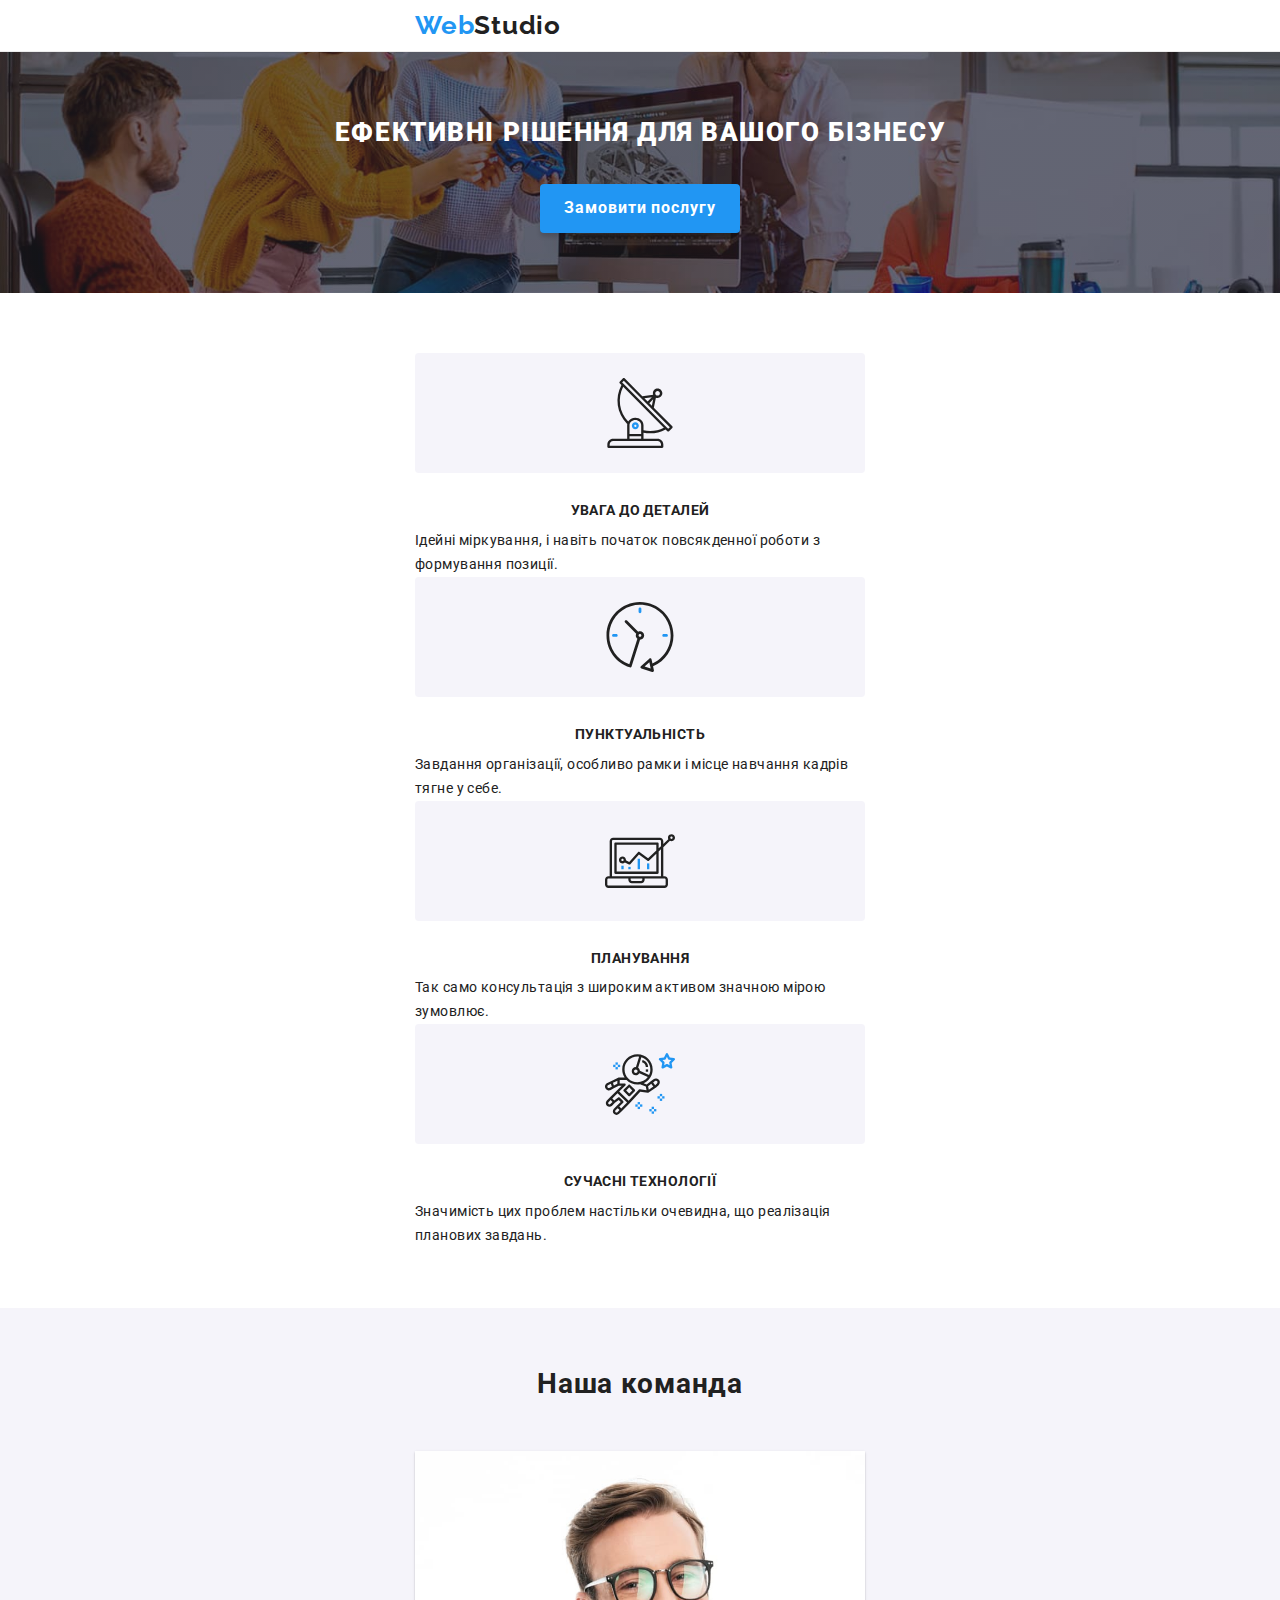
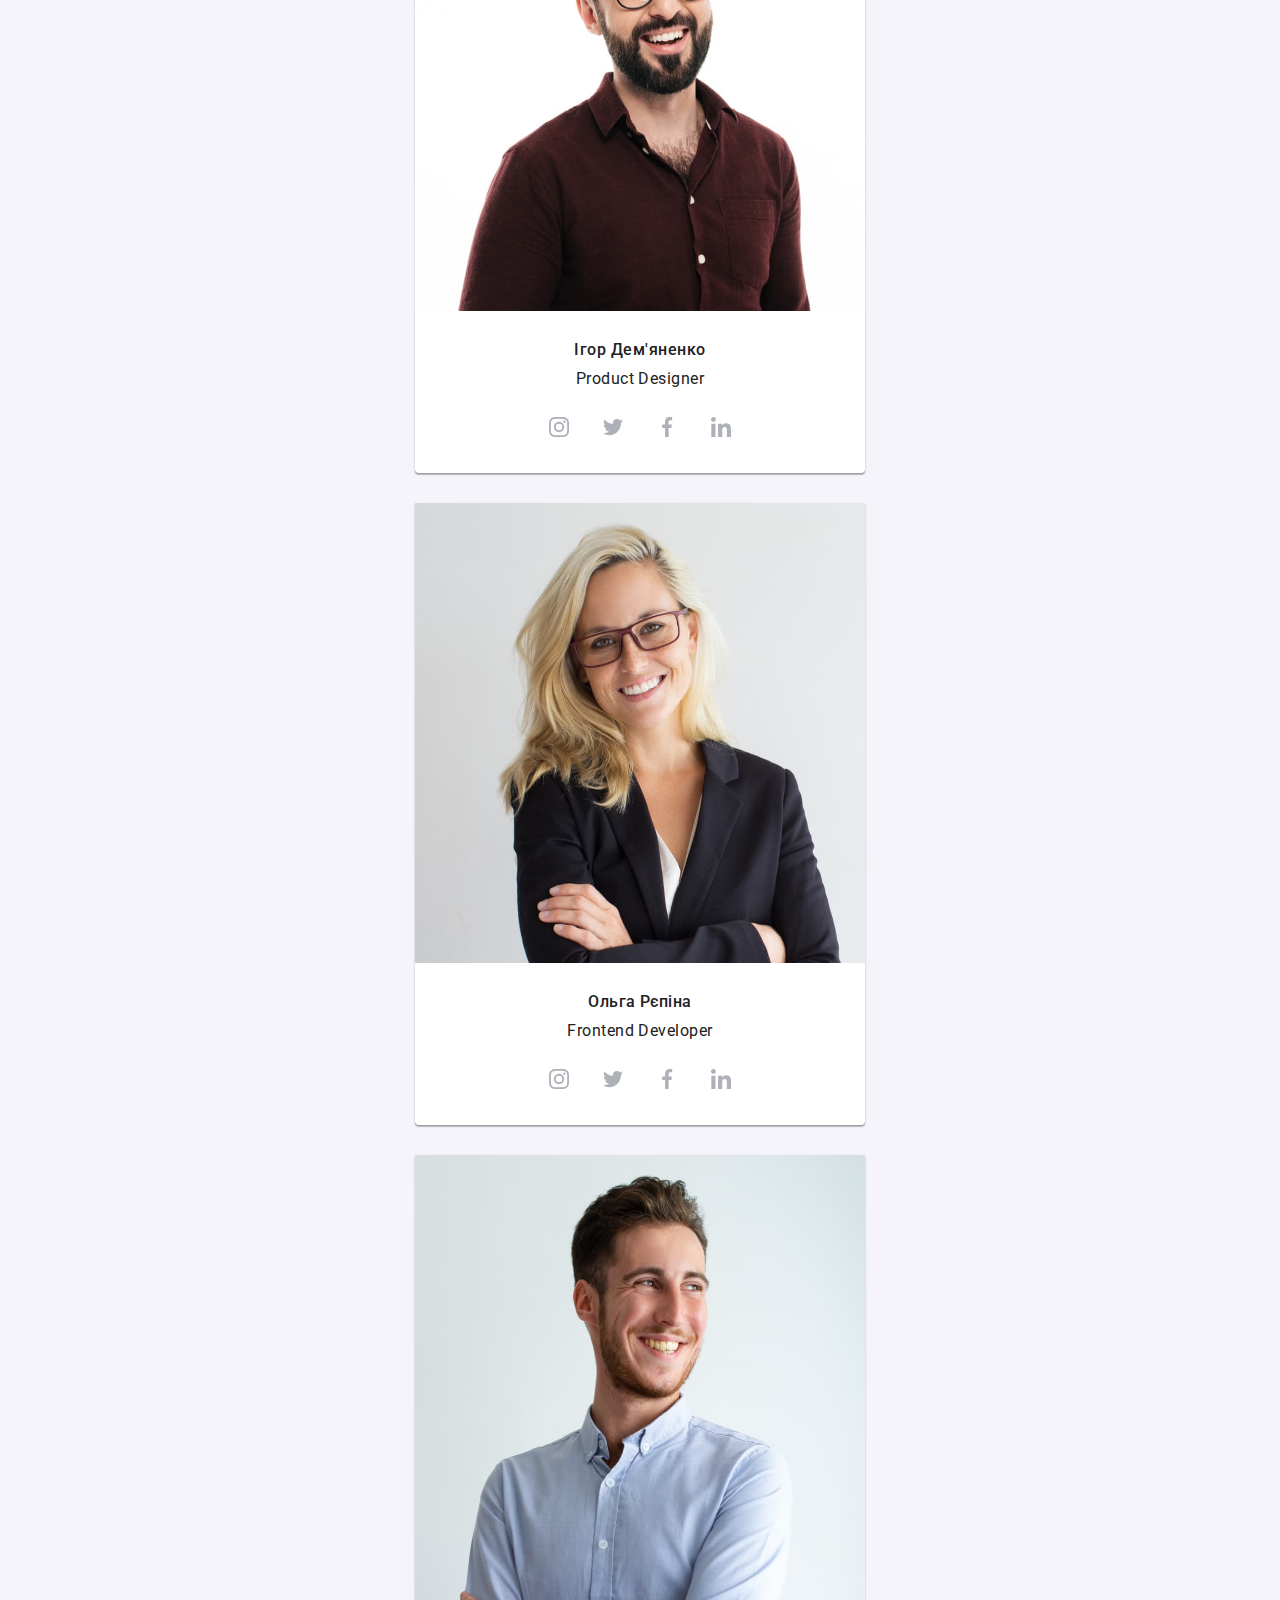
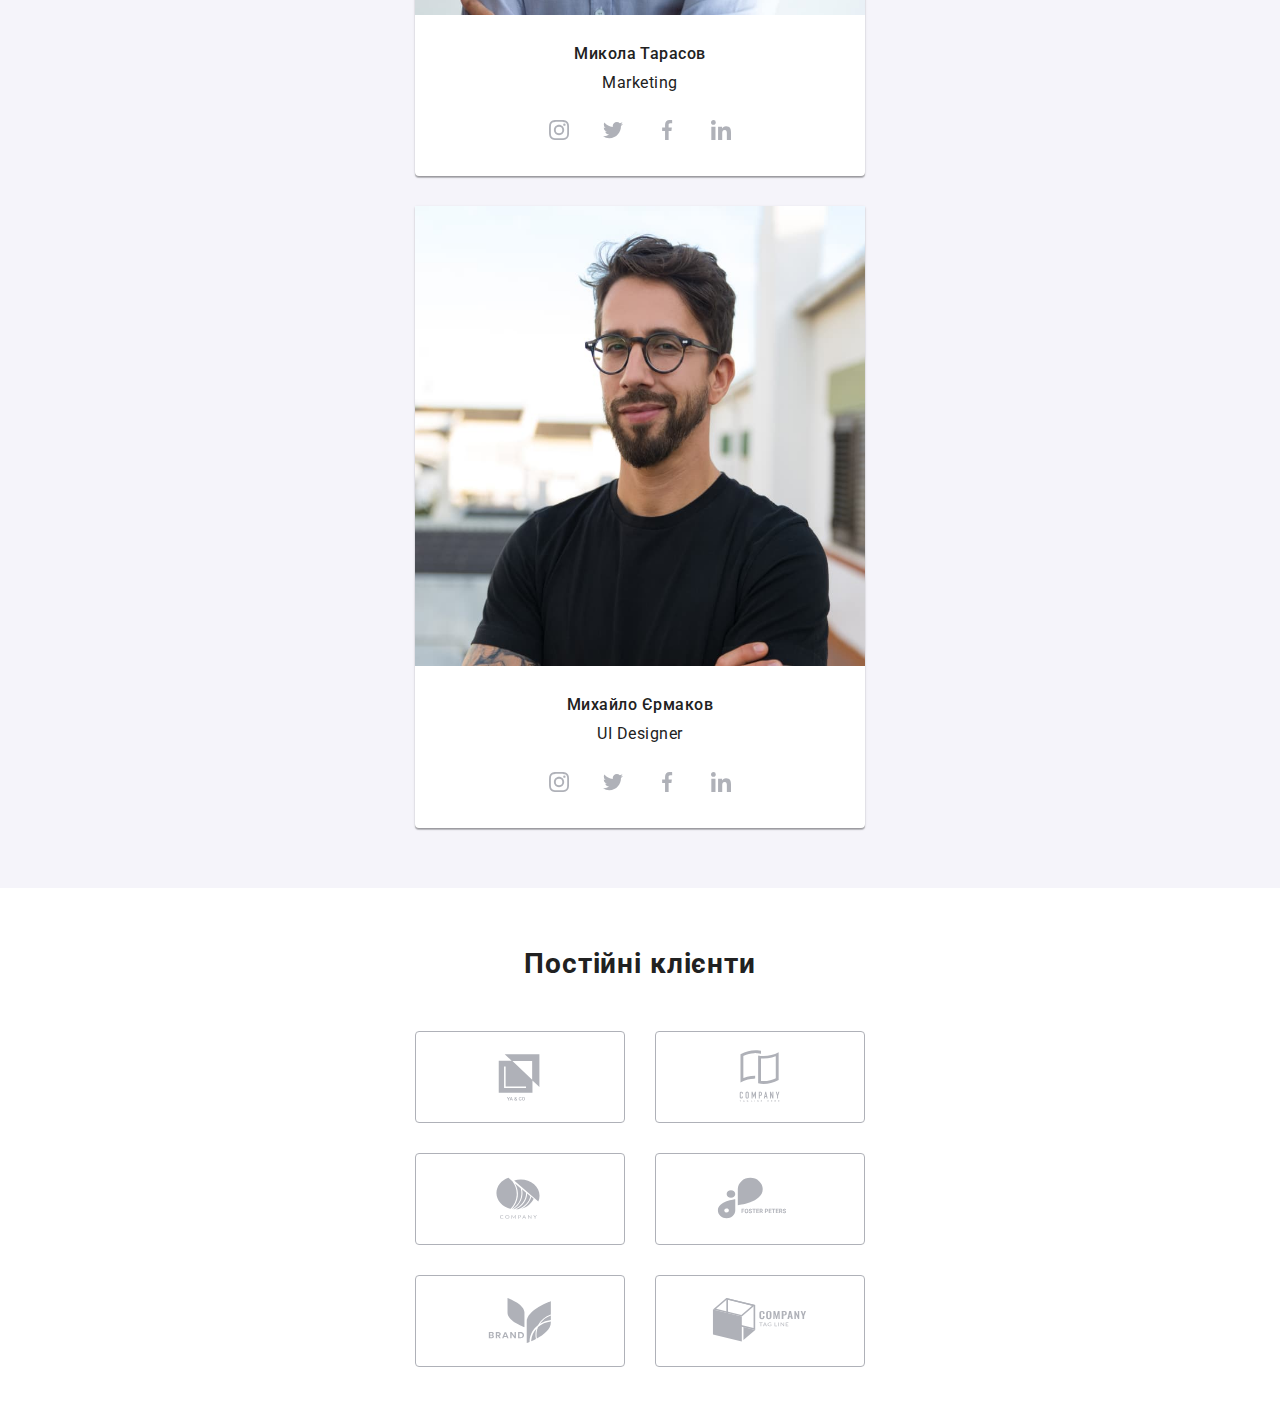
==== commit 62f0ec33: "part of mobile" ====
--- a/index.html
+++ b/index.html
@@ -160,7 +160,6 @@
                 class="team-card__image"
                 src="./images/imgIgor.jpg"
                 alt="Молодий бородатий чоловік в окулярах з посмішкою"
-                height="260"
                 width="270"
               />
               <div>
@@ -211,7 +210,6 @@
                 class="team-card__image"
                 src="./images/imgOlga.jpg"
                 alt="Блондинка в окулярах з посмішкою"
-                height="260"
                 width="270"
               />
               <div>
@@ -264,7 +262,6 @@
                 class="team-card__image"
                 src="./images/imgMykola.jpg"
                 alt="Чоловік в блакитній сорочці з посмішкою"
-                height="260"
                 width="270"
               />
               <div>
@@ -315,7 +312,6 @@
                 class="team-card__image"
                 src="./images/imgMikhailo.jpg"
                 alt="Чоловік в чорній футболці та окулярах"
-                height="260"
                 width="270"
               />
               <div>
@@ -420,7 +416,7 @@
         </div>
       </section>
     </main>
-    <footer class="footer">
+    <!-- <footer class="footer">
       <div class="container footer__container">
         <div>
           <a class="logo footer__logo" href="index.html" lang="en"
@@ -491,9 +487,9 @@
           </form>
         </div>
       </div>
-    </footer>
+    </footer> -->
     <!-- modal window -->
-    <div data-modal class="backdrop is-hidden">
+    <!-- <div data-modal class="backdrop is-hidden">
       <div class="modal">
         <button data-modal-close class="modal-button" type="button">
           <svg class="close-svg" width="11" height="11">
@@ -572,7 +568,7 @@
         </form>
       </div>
     </div>
-    <script src="./js/modal.js"></script>
+    <script src="./js/modal.js"></script> -->
   </body>
 </html>
 <!--Кінець(-->
--- a/css/main.min.css
+++ b/css/main.min.css
@@ -1 +1 @@
-:root{--main-color: #212121;--second-color: #757575;--brand-color: #2196F3;--background-color: #2F303A;--white-color: #fff;--timing-function: cubic-bezier(0.4, 0, 0.2, 1);--animation-time: 250ms}body{font-family:"roboto",sans-serif;color:#212121;position:relative}li{list-style:none}button{cursor:pointer;font-family:inherit}a{text-decoration:none}h1,h2,h3,h4,h5,h6,ul,p,button{margin:0;padding:0}.container{width:1200px;margin:0 auto;padding-left:15px;padding-right:15px}.section{padding-top:94px;padding-bottom:94px}.section-title{font-weight:700;font-size:36px;line-height:1.16;text-align:center;margin-bottom:50px}.features-content,.features-images,.btns-sort,.portfolio-img{display:-webkit-box;display:-ms-flexbox;display:flex}.logo{color:#2196f3;font-family:Raleway;font-style:normal;font-weight:700;font-size:26px;line-height:1.2;letter-spacing:.03em;padding-top:10px;padding-bottom:10px}.header__logo{margin-right:93px}.header__logo-part{color:#212121}.footer__logo-part{color:#fff}.brand-button{background-color:#2196f3;display:block;font-weight:700;font-size:16px;line-height:1.8;text-align:center;border-radius:4px;letter-spacing:.06em;border:none;margin-left:auto;margin-right:auto;-webkit-box-align:center;-ms-flex-align:center;align-items:center;-webkit-box-shadow:0px 4px 4px rgba(0,0,0,.15);box-shadow:0px 4px 4px rgba(0,0,0,.15);-webkit-transition:background-color 250ms cubic-bezier(0.4, 0, 0.2, 1);transition:background-color 250ms cubic-bezier(0.4, 0, 0.2, 1);color:#fff}.brand-button:hover,.brand-button:focus{background-color:#188ce8}.btn-portfolio{border:0;font-weight:500;font-size:16px;line-height:1.6;padding:6px 22px 6px 22px;border-radius:4px;-webkit-transition:background-color 250ms cubic-bezier(0.4, 0, 0.2, 1),color 250ms cubic-bezier(0.4, 0, 0.2, 1);transition:background-color 250ms cubic-bezier(0.4, 0, 0.2, 1),color 250ms cubic-bezier(0.4, 0, 0.2, 1)}.btn-portfolio:hover,.btn-portfolio:focus{background-color:#2196f3}.btn-first{padding:6px 25px 6px 25px}.btns-sort{-webkit-column-gap:8px;-moz-column-gap:8px;column-gap:8px;-webkit-box-pack:center;-ms-flex-pack:center;justify-content:center;margin-bottom:50px}.btn-gray{background-color:#f5f4fa}.modal-form{padding:40px}.modal-input{display:-webkit-box;display:-ms-flexbox;display:flex;-webkit-box-orient:vertical;-webkit-box-direction:normal;-ms-flex-direction:column;flex-direction:column;-webkit-box-align:center;-ms-flex-align:center;align-items:center}.input-container{display:-webkit-box;display:-ms-flexbox;display:flex;-webkit-box-orient:vertical;-webkit-box-direction:normal;-ms-flex-direction:column;flex-direction:column;margin-bottom:10px}.modal-title{font-weight:700;font-size:20px;line-height:1.15;text-align:center;letter-spacing:.03em;margin-bottom:12px}.modal-label{font-size:12px;line-height:1.166;letter-spacing:.01em;margin-bottom:4px}.input-area{width:448px;height:40px;border:1px solid rgba(33,33,33,.2);border-radius:4px;-webkit-transition:border 250ms cubic-bezier(0.4, 0, 0.2, 1);transition:border 250ms cubic-bezier(0.4, 0, 0.2, 1);padding:12px 42px}.comment-area{width:448px;height:120px;padding:12px 16px;font-size:12px;letter-spacing:.01em;border:1px solid rgba(33,33,33,.2);border-radius:4px;margin-bottom:20px;resize:none;-webkit-transition:border 250ms cubic-bezier(0.4, 0, 0.2, 1);transition:border 250ms cubic-bezier(0.4, 0, 0.2, 1)}.modal-input .brand-button{margin-top:30px;padding:10px 52px}.input-area:focus,.comment-area:focus{outline:none;border:1px solid #2196f3}.policy-label{display:-webkit-box;display:-ms-flexbox;display:flex;-webkit-box-align:center;-ms-flex-align:center;align-items:center}.policy-text,.policy-ref{font-size:14px;line-height:1.71;letter-spacing:.03em;padding-top:2px}.policy-ref{color:#2196f3;-webkit-text-decoration-line:underline;text-decoration-line:underline;margin-left:7px}.checkbox-icon{display:block;width:16px;height:15px;border:2px solid #212121;border-radius:3px;margin-right:7px;-webkit-transition:background-color 250ms cubic-bezier(0.4, 0, 0.2, 1),border-color 250ms cubic-bezier(0.4, 0, 0.2, 1);transition:background-color 250ms cubic-bezier(0.4, 0, 0.2, 1),border-color 250ms cubic-bezier(0.4, 0, 0.2, 1)}.modal-input input[type=checkbox]:checked+.checkbox-icon{background-image:url(../images/icons/Vector.svg);background-color:#2196f3;border-color:#2196f3;border-radius:3px;background-repeat:no-repeat;background-position:center;background-origin:border-box}.modal-input input[type=checkbox]{-webkit-appearance:none;-moz-appearance:none;appearance:none;position:absolute}.input-svg{position:relative}.modal-icon{position:absolute;top:50%;-webkit-transform:translateY(-50%);transform:translateY(-50%);left:12px;width:18px;height:18px;-webkit-transition:fill 250ms cubic-bezier(0.4, 0, 0.2, 1);transition:fill 250ms cubic-bezier(0.4, 0, 0.2, 1)}.input-svg:focus-within .modal-icon{fill:#2196f3}.subscribe-form{display:-webkit-box;display:-ms-flexbox;display:flex;gap:12px}.subscribe-form__label{display:-webkit-box;display:-ms-flexbox;display:flex;-webkit-box-orient:vertical;-webkit-box-direction:reverse;-ms-flex-direction:column-reverse;flex-direction:column-reverse}.subscribe-form__input{width:358px;height:50px;padding:16px 15px;font-size:16px;line-height:1.25;letter-spacing:.03em;background-color:inherit;border:1px solid rgba(255,255,255,.3);border-radius:4px;color:#fff}.social-list{display:-webkit-box;display:-ms-flexbox;display:flex}.social-list__item{height:44px;width:44px}.social-list__item:not(:last-child){margin-right:10px}.social-list__link{display:-webkit-box;display:-ms-flexbox;display:flex;-webkit-box-align:center;-ms-flex-align:center;align-items:center;-webkit-box-pack:center;-ms-flex-pack:center;justify-content:center;width:100%;height:100%;border-radius:50%;fill:#afb1b8;-webkit-transition:background-color 250ms cubic-bezier(0.4, 0, 0.2, 1),fill 250ms cubic-bezier(0.4, 0, 0.2, 1);transition:background-color 250ms cubic-bezier(0.4, 0, 0.2, 1),fill 250ms cubic-bezier(0.4, 0, 0.2, 1)}.social-list__link:hover,.social-list__link:focus{fill:#fff;background-color:#188ce8}.social-list__svg{height:20px;width:20px}.header{border-bottom:1px solid #ececec}.header__container{display:-webkit-box;display:-ms-flexbox;display:flex}.pagination{display:-webkit-box;display:-ms-flexbox;display:flex;-webkit-box-align:center;-ms-flex-align:center;align-items:center}.header__logo{margin-right:93px}.pagination__link{color:#212121}.pagination__list{display:-webkit-box;display:-ms-flexbox;display:flex;-webkit-box-align:center;-ms-flex-align:center;align-items:center;-webkit-column-gap:50px;-moz-column-gap:50px;column-gap:50px}.header__link{font-weight:500;font-size:14px;line-height:1.14;letter-spacing:.02em;padding-top:32px;padding-bottom:32px;display:-webkit-box;display:-ms-flexbox;display:flex;-webkit-box-align:center;-ms-flex-align:center;align-items:center}.contact-list{display:-webkit-box;display:-ms-flexbox;display:flex;-webkit-column-gap:50px;-moz-column-gap:50px;column-gap:50px}.header__contact-list{margin-left:auto}.contact-list__link{color:#757575}.contact-list__icon{margin-right:10px;fill:currentColor}.contact-list__icon--mail{width:16px;height:12px}.contact-list__icon--tel{width:10px;height:16px}.link-hover,.header__link,.footer__link{-webkit-transition:color 250ms cubic-bezier(0.4, 0, 0.2, 1),fill 250ms cubic-bezier(0.4, 0, 0.2, 1);transition:color 250ms cubic-bezier(0.4, 0, 0.2, 1),fill 250ms cubic-bezier(0.4, 0, 0.2, 1)}.link-hover:hover,.link-hover:focus,.header__link:hover,.header__link:focus{color:#2196f3;fill:#2196f3}.pagination__link--notactive{position:relative}[aria-current]{color:#2196f3;position:relative}[aria-current]::after,.pagination__link--notactive::after{content:"";position:absolute;bottom:-1.5px;left:0px;width:100%;height:4px;border-radius:2px;background-color:#2196f3}.pagination__link--notactive::after{opacity:0;-webkit-transform:scaleX(0);transform:scaleX(0);-webkit-transition:opacity 250ms cubic-bezier(0.4, 0, 0.2, 1),-webkit-transform 250ms cubic-bezier(0.4, 0, 0.2, 1);transition:opacity 250ms cubic-bezier(0.4, 0, 0.2, 1),-webkit-transform 250ms cubic-bezier(0.4, 0, 0.2, 1);transition:transform 250ms cubic-bezier(0.4, 0, 0.2, 1),opacity 250ms cubic-bezier(0.4, 0, 0.2, 1);transition:transform 250ms cubic-bezier(0.4, 0, 0.2, 1),opacity 250ms cubic-bezier(0.4, 0, 0.2, 1),-webkit-transform 250ms cubic-bezier(0.4, 0, 0.2, 1)}.pagination__link--notactive:hover::after,.pagination__link--notactive:focus::after{opacity:1;-webkit-transform:scaleX(1);transform:scaleX(1)}.footer{background-color:#2f303a;padding-top:60px;padding-bottom:60px}.footer__container{display:-webkit-box;display:-ms-flexbox;display:flex;gap:70px;-webkit-box-align:baseline;-ms-flex-align:baseline;align-items:baseline}.footer__logo-part{color:#fff}.footer__adress{margin-top:20px}.footer__link{font-size:14px;line-height:1.5;text-decoration:none;font-style:normal;display:block;letter-spacing:.03em;color:#757575}.footer__link:not(:last-child){margin-bottom:9px}.footer__link:first-child{color:#fff}.footer__link:hover,.footer__link:focus{color:#2196f3}.footer-list{display:-webkit-box;display:-ms-flexbox;display:flex}.footer-title{margin-bottom:20px;text-transform:uppercase;color:#fff;font-weight:700;font-size:14px;line-height:16px;letter-spacing:.03em;text-transform:uppercase}.footer__social-link{background-color:rgba(255,255,255,.1019607843);border-radius:50%;display:-webkit-box;display:-ms-flexbox;display:flex;-webkit-box-align:center;-ms-flex-align:center;align-items:center;-webkit-box-pack:center;-ms-flex-pack:center;justify-content:center;width:100%;height:100%;fill:#fff}.footer__brand-button{padding:10px 28px;display:-webkit-box;display:-ms-flexbox;display:flex;-webkit-box-align:center;-ms-flex-align:center;align-items:center;font-style:normal;font-weight:700;font-size:16px;line-height:1.875;letter-spacing:.06em}.footer__subscribe-icon{margin-left:10px}.hero-section{padding:200px 0;background-color:#2f303a;background-image:-webkit-gradient(linear, left top, right top, from(rgba(47, 48, 58, 0.4)), to(rgba(47, 48, 58, 0.4))),url(../images/background.jpg);background-image:linear-gradient(to right, rgba(47, 48, 58, 0.4), rgba(47, 48, 58, 0.4)),url(../images/background.jpg);background-repeat:no-repeat;background-size:cover;background-position:center}.hero-section .brand-button{padding:10px 32px}.hero-title{font-weight:900;font-size:44px;line-height:1.38;text-align:center;letter-spacing:.06em;width:696px;margin-left:auto;margin-right:auto;margin-bottom:30px;text-transform:uppercase;color:#fff}.features-subtitle{font-weight:700;font-size:14px;line-height:1.14;margin-bottom:10px;width:270px;letter-spacing:.03em}.features-image{width:370px;display:block}.features-description{font-size:14px;line-height:1.71;width:270px;letter-spacing:.03em}.features-content{margin-bottom:94px;-webkit-column-gap:30px;-moz-column-gap:30px;column-gap:30px}.features-title{width:366px;margin-left:auto;margin-right:auto}.features-images{-webkit-column-gap:30px;-moz-column-gap:30px;column-gap:30px}.features-li::before{content:"";display:block;width:270px;height:120px;margin-bottom:30px;border-radius:4px;background-color:#f5f4fa;background-repeat:no-repeat;background-position:center}.antenna-img::before{background-image:url(../images/icons/antenna.svg)}.clock-img::before{background-image:url(../images/icons/clock.svg)}.diagramma-img::before{background-image:url(../images/icons/diagram.svg)}.astronaut-img::before{background-image:url(../images/icons/astronaut.svg)}.features-item{position:relative}.features-overlay{position:absolute;bottom:0;padding:27px 0;width:100%;background-color:rgba(47,48,58,.8);color:#fff;font-weight:700;font-size:14px;line-height:16px;text-align:center;letter-spacing:.03em;text-transform:uppercase;text-align:center}.team-section{background-color:#f5f4fa}.team-section__card-list{display:-webkit-box;display:-ms-flexbox;display:flex;-ms-flex-preferred-size:calc((100% - 90px)/4);flex-basis:calc((100% - 90px)/4)}.team-card:not(:first-child){margin-left:30px}.team-card{background-color:#fff;width:270px;-webkit-box-shadow:0px 1px 3px rgba(0,0,0,.12),0px 1px 1px rgba(0,0,0,.14),0px 2px 1px rgba(0,0,0,.2);box-shadow:0px 1px 3px rgba(0,0,0,.12),0px 1px 1px rgba(0,0,0,.14),0px 2px 1px rgba(0,0,0,.2);border-radius:0px 0px 4px 4px}.team-card__image{display:block;margin-bottom:30px}.team-card__name{font-size:16px;font-weight:500;margin-bottom:10px}.team-card__role{margin-bottom:16px}.team-card__name,.team-card__role{text-align:center;line-height:1.18;letter-spacing:.03em}.team-card__social-list{margin-right:32px;margin-left:32px;margin-bottom:30px}.clients-list{display:-webkit-box;display:-ms-flexbox;display:flex;gap:30px}.clients-item{width:170px;height:92px}.clients-link{border:1px solid #afb1b8;border-radius:4px;display:-webkit-box;display:-ms-flexbox;display:flex;width:100%;height:100%;-webkit-box-align:center;-ms-flex-align:center;align-items:center;-webkit-box-pack:center;-ms-flex-pack:center;justify-content:center;fill:#afb1b8}.clients-link:hover,.clients-link:focus{border:1px solid #2196f3}.clients-icon{width:106px;height:60px}.backdrop{position:fixed;top:0;left:0;width:100%;height:100%;background-color:rgba(0,0,0,.2);-webkit-transition:opacity 250ms cubic-bezier(0.4, 0, 0.2, 1),visibility 250ms cubic-bezier(0.4, 0, 0.2, 1);transition:opacity 250ms cubic-bezier(0.4, 0, 0.2, 1),visibility 250ms cubic-bezier(0.4, 0, 0.2, 1)}.is-hidden{visibility:hidden;pointer-events:none;opacity:0}.modal{position:absolute;top:50%;left:50%;-webkit-transform:translate(-50%, -50%);transform:translate(-50%, -50%);background-color:#fff;-webkit-box-shadow:0px 1px 3px rgba(0,0,0,.12),0px 1px 1px rgba(0,0,0,.14),0px 2px 1px rgba(0,0,0,.2);box-shadow:0px 1px 3px rgba(0,0,0,.12),0px 1px 1px rgba(0,0,0,.14),0px 2px 1px rgba(0,0,0,.2)}.modal-button{position:absolute;top:1%;right:1%;border:none;background-color:#fff;width:30px;height:30px;border:1px solid rgba(0,0,0,.1019607843);border-radius:50%;-webkit-transition:border 250ms cubic-bezier(0.4, 0, 0.2, 1);transition:border 250ms cubic-bezier(0.4, 0, 0.2, 1)}.modal-button:hover .close-svg,.modal-button:focus .close-svg,.modal-button:focus,.modal-button:hover{fill:#2196f3;border-color:#2196f3}.close-svg{-webkit-box-align:center;-ms-flex-align:center;align-items:center;-webkit-transition:fill 250ms cubic-bezier(0.4, 0, 0.2, 1);transition:fill 250ms cubic-bezier(0.4, 0, 0.2, 1);fill:#000}.no-scroll{overflow:hidden}.portfolio-img{-ms-flex-wrap:wrap;flex-wrap:wrap;gap:26px}.portfolio-item{-ms-flex-preferred-size:calc((100% - 60px)/3);flex-basis:calc((100% - 60px)/3);border:1px solid #eee}.visually-hidden{position:absolute;clip:rect(0 0 0 0);width:1px;height:1px;margin:-1px}.portfolio-h{font-weight:700;font-size:18px;line-height:2;letter-spacing:.06em;margin-top:20px;padding-left:24px;padding-right:24px}.portfolio-p{font-size:16px;line-height:1.87;letter-spacing:.03em;margin-bottom:20px;padding-left:24px;padding-right:24px}.portfolio-link{height:100%;width:100%;display:block;-webkit-transition:-webkit-box-shadow 250ms cubic-bezier(0.4, 0, 0.2, 1);transition:-webkit-box-shadow 250ms cubic-bezier(0.4, 0, 0.2, 1);transition:box-shadow 250ms cubic-bezier(0.4, 0, 0.2, 1);transition:box-shadow 250ms cubic-bezier(0.4, 0, 0.2, 1), -webkit-box-shadow 250ms cubic-bezier(0.4, 0, 0.2, 1)}.portfolio-link:hover,.portfolio-link:focus{-webkit-box-shadow:0px 1px 1px rgba(0,0,0,.12),0px 4px 4px rgba(0,0,0,.06),1px 4px 6px rgba(0,0,0,.16);box-shadow:0px 1px 1px rgba(0,0,0,.12),0px 4px 4px rgba(0,0,0,.06),1px 4px 6px rgba(0,0,0,.16)}.img-container{position:relative;overflow:hidden}.img-container::before{content:"";background-color:rgba(33,150,243,.8980392157);position:absolute;top:0;left:0;-webkit-transform:translate(0, 101%);transform:translate(0, 101%);width:100%;height:100%;-webkit-transition:-webkit-transform 250ms cubic-bezier(0.4, 0, 0.2, 1);transition:-webkit-transform 250ms cubic-bezier(0.4, 0, 0.2, 1);transition:transform 250ms cubic-bezier(0.4, 0, 0.2, 1);transition:transform 250ms cubic-bezier(0.4, 0, 0.2, 1), -webkit-transform 250ms cubic-bezier(0.4, 0, 0.2, 1)}.img-project{display:block}.card-description{position:absolute;-webkit-transform:translate(0, 0);transform:translate(0, 0);-webkit-transition:-webkit-transform 250ms cubic-bezier(0.4, 0, 0.2, 1);transition:-webkit-transform 250ms cubic-bezier(0.4, 0, 0.2, 1);transition:transform 250ms cubic-bezier(0.4, 0, 0.2, 1);transition:transform 250ms cubic-bezier(0.4, 0, 0.2, 1), -webkit-transform 250ms cubic-bezier(0.4, 0, 0.2, 1);font-size:18px;line-height:1.5555;letter-spacing:.03em;color:#fff;padding:63px 24px}.portfolio-link:hover .img-container::before,.portfolio-link:focus .img-container::before{-webkit-transform:translate(0, 0);transform:translate(0, 0)}.portfolio-link:hover .card-description,.portfolio-link:focus .card-description{-webkit-transform:translate(0, -100%);transform:translate(0, -100%)}/*# sourceMappingURL=main.min.css.map */+:root{--main-color: #212121;--second-color: #757575;--brand-color: #2196F3;--background-color: #2F303A;--white-color: #fff;--timing-function: cubic-bezier(0.4, 0, 0.2, 1);--animation-time: 250ms}body{font-family:"roboto",sans-serif;color:#212121;position:relative}li{list-style:none}button{cursor:pointer;font-family:inherit}a{text-decoration:none}h1,h2,h3,h4,h5,h6,ul,p,button{margin:0;padding:0}.container{width:480px;margin:0 auto;padding-left:15px;padding-right:15px}.section{padding-top:60px;padding-bottom:60px}.section-title{font-weight:700;font-size:28px;line-height:1.178;text-align:center;letter-spacing:.03em;margin-bottom:50px}.logo{color:#2196f3;font-family:Raleway;font-style:normal;font-weight:700;font-size:26px;line-height:1.2;letter-spacing:.03em;padding-top:10px;padding-bottom:10px}.header__logo{margin-right:93px}.header__logo-part{color:#212121}.footer__logo-part{color:#fff}.brand-button{background-color:#2196f3;display:block;font-weight:700;font-size:16px;line-height:1.8;text-align:center;border-radius:4px;letter-spacing:.06em;border:none;margin-left:auto;margin-right:auto;-webkit-box-align:center;-ms-flex-align:center;align-items:center;-webkit-box-shadow:0px 4px 4px rgba(0,0,0,.15);box-shadow:0px 4px 4px rgba(0,0,0,.15);-webkit-transition:background-color 250ms cubic-bezier(0.4, 0, 0.2, 1);transition:background-color 250ms cubic-bezier(0.4, 0, 0.2, 1);color:#fff}.brand-button:hover,.brand-button:focus{background-color:#188ce8}.btn-portfolio{border:0;font-weight:500;font-size:16px;line-height:1.6;padding:6px 22px 6px 22px;border-radius:4px;-webkit-transition:background-color 250ms cubic-bezier(0.4, 0, 0.2, 1),color 250ms cubic-bezier(0.4, 0, 0.2, 1);transition:background-color 250ms cubic-bezier(0.4, 0, 0.2, 1),color 250ms cubic-bezier(0.4, 0, 0.2, 1)}.btn-portfolio:hover,.btn-portfolio:focus{background-color:#2196f3}.btn-first{padding:6px 25px 6px 25px}.btns-sort{display:-webkit-box;display:-ms-flexbox;display:flex;-webkit-column-gap:8px;-moz-column-gap:8px;column-gap:8px;-webkit-box-pack:center;-ms-flex-pack:center;justify-content:center;margin-bottom:50px}.btn-gray{background-color:#f5f4fa}.modal-form{padding:40px}.modal-input{display:-webkit-box;display:-ms-flexbox;display:flex;-webkit-box-orient:vertical;-webkit-box-direction:normal;-ms-flex-direction:column;flex-direction:column;-webkit-box-align:center;-ms-flex-align:center;align-items:center}.input-container{display:-webkit-box;display:-ms-flexbox;display:flex;-webkit-box-orient:vertical;-webkit-box-direction:normal;-ms-flex-direction:column;flex-direction:column;margin-bottom:10px}.modal-title{font-weight:700;font-size:20px;line-height:1.15;text-align:center;letter-spacing:.03em;margin-bottom:12px}.modal-label{font-size:12px;line-height:1.166;letter-spacing:.01em;margin-bottom:4px}.input-area{width:448px;height:40px;border:1px solid rgba(33,33,33,.2);border-radius:4px;-webkit-transition:border 250ms cubic-bezier(0.4, 0, 0.2, 1);transition:border 250ms cubic-bezier(0.4, 0, 0.2, 1);padding:12px 42px}.comment-area{width:448px;height:120px;padding:12px 16px;font-size:12px;letter-spacing:.01em;border:1px solid rgba(33,33,33,.2);border-radius:4px;margin-bottom:20px;resize:none;-webkit-transition:border 250ms cubic-bezier(0.4, 0, 0.2, 1);transition:border 250ms cubic-bezier(0.4, 0, 0.2, 1)}.modal-input .brand-button{margin-top:30px;padding:10px 52px}.input-area:focus,.comment-area:focus{outline:none;border:1px solid #2196f3}.policy-label{display:-webkit-box;display:-ms-flexbox;display:flex;-webkit-box-align:center;-ms-flex-align:center;align-items:center}.policy-text,.policy-ref{font-size:14px;line-height:1.71;letter-spacing:.03em;padding-top:2px}.policy-ref{color:#2196f3;-webkit-text-decoration-line:underline;text-decoration-line:underline;margin-left:7px}.checkbox-icon{display:block;width:16px;height:15px;border:2px solid #212121;border-radius:3px;margin-right:7px;-webkit-transition:background-color 250ms cubic-bezier(0.4, 0, 0.2, 1),border-color 250ms cubic-bezier(0.4, 0, 0.2, 1);transition:background-color 250ms cubic-bezier(0.4, 0, 0.2, 1),border-color 250ms cubic-bezier(0.4, 0, 0.2, 1)}.modal-input input[type=checkbox]:checked+.checkbox-icon{background-image:url(../images/icons/Vector.svg);background-color:#2196f3;border-color:#2196f3;border-radius:3px;background-repeat:no-repeat;background-position:center;background-origin:border-box}.modal-input input[type=checkbox]{-webkit-appearance:none;-moz-appearance:none;appearance:none;position:absolute}.input-svg{position:relative}.modal-icon{position:absolute;top:50%;-webkit-transform:translateY(-50%);transform:translateY(-50%);left:12px;width:18px;height:18px;-webkit-transition:fill 250ms cubic-bezier(0.4, 0, 0.2, 1);transition:fill 250ms cubic-bezier(0.4, 0, 0.2, 1)}.input-svg:focus-within .modal-icon{fill:#2196f3}.subscribe-form{display:-webkit-box;display:-ms-flexbox;display:flex;gap:12px}.subscribe-form__label{display:-webkit-box;display:-ms-flexbox;display:flex;-webkit-box-orient:vertical;-webkit-box-direction:reverse;-ms-flex-direction:column-reverse;flex-direction:column-reverse}.subscribe-form__input{width:358px;height:50px;padding:16px 15px;font-size:16px;line-height:1.25;letter-spacing:.03em;background-color:inherit;border:1px solid rgba(255,255,255,.3);border-radius:4px;color:#fff}.social-list{display:-webkit-box;display:-ms-flexbox;display:flex}.social-list__item{height:44px;width:44px}.social-list__item:not(:last-child){margin-right:10px}.social-list__link{display:-webkit-box;display:-ms-flexbox;display:flex;-webkit-box-align:center;-ms-flex-align:center;align-items:center;-webkit-box-pack:center;-ms-flex-pack:center;justify-content:center;width:100%;height:100%;border-radius:50%;fill:#afb1b8;-webkit-transition:background-color 250ms cubic-bezier(0.4, 0, 0.2, 1),fill 250ms cubic-bezier(0.4, 0, 0.2, 1);transition:background-color 250ms cubic-bezier(0.4, 0, 0.2, 1),fill 250ms cubic-bezier(0.4, 0, 0.2, 1)}.social-list__link:hover,.social-list__link:focus{fill:#fff;background-color:#188ce8}.social-list__svg{height:20px;width:20px}.header{border-bottom:1px solid #ececec}.header__container{display:-webkit-box;display:-ms-flexbox;display:flex}.pagination{display:-webkit-box;display:-ms-flexbox;display:flex;-webkit-box-align:center;-ms-flex-align:center;align-items:center}.header__logo{margin-right:93px}.pagination__link{color:#212121}.pagination__list{display:-webkit-box;display:-ms-flexbox;display:flex;-webkit-box-align:center;-ms-flex-align:center;align-items:center;-webkit-column-gap:50px;-moz-column-gap:50px;column-gap:50px;display:none}.header__link{font-weight:500;font-size:14px;line-height:1.14;letter-spacing:.02em;padding-top:32px;padding-bottom:32px;display:-webkit-box;display:-ms-flexbox;display:flex;-webkit-box-align:center;-ms-flex-align:center;align-items:center}.contact-list{display:-webkit-box;display:-ms-flexbox;display:flex;-webkit-column-gap:50px;-moz-column-gap:50px;column-gap:50px;display:none}.header__contact-list{margin-left:auto}.contact-list__link{color:#757575}.contact-list__icon{margin-right:10px;fill:currentColor}.contact-list__icon--mail{width:16px;height:12px}.contact-list__icon--tel{width:10px;height:16px}.link-hover,.header__link,.footer__link{-webkit-transition:color 250ms cubic-bezier(0.4, 0, 0.2, 1),fill 250ms cubic-bezier(0.4, 0, 0.2, 1);transition:color 250ms cubic-bezier(0.4, 0, 0.2, 1),fill 250ms cubic-bezier(0.4, 0, 0.2, 1)}.link-hover:hover,.link-hover:focus,.header__link:hover,.header__link:focus{color:#2196f3;fill:#2196f3}.pagination__link--notactive{position:relative}[aria-current]{color:#2196f3;position:relative}[aria-current]::after,.pagination__link--notactive::after{content:"";position:absolute;bottom:-1.5px;left:0px;width:100%;height:4px;border-radius:2px;background-color:#2196f3}.pagination__link--notactive::after{opacity:0;-webkit-transform:scaleX(0);transform:scaleX(0);-webkit-transition:opacity 250ms cubic-bezier(0.4, 0, 0.2, 1),-webkit-transform 250ms cubic-bezier(0.4, 0, 0.2, 1);transition:opacity 250ms cubic-bezier(0.4, 0, 0.2, 1),-webkit-transform 250ms cubic-bezier(0.4, 0, 0.2, 1);transition:transform 250ms cubic-bezier(0.4, 0, 0.2, 1),opacity 250ms cubic-bezier(0.4, 0, 0.2, 1);transition:transform 250ms cubic-bezier(0.4, 0, 0.2, 1),opacity 250ms cubic-bezier(0.4, 0, 0.2, 1),-webkit-transform 250ms cubic-bezier(0.4, 0, 0.2, 1)}.pagination__link--notactive:hover::after,.pagination__link--notactive:focus::after{opacity:1;-webkit-transform:scaleX(1);transform:scaleX(1)}.hero-section{background-color:#2f303a;background-image:-webkit-gradient(linear, left top, right top, from(rgba(47, 48, 58, 0.4)), to(rgba(47, 48, 58, 0.4))),url(../images/background.jpg);background-image:linear-gradient(to right, rgba(47, 48, 58, 0.4), rgba(47, 48, 58, 0.4)),url(../images/background.jpg);background-repeat:no-repeat;background-size:cover;background-position:center;min-width:480px}.hero-section .brand-button{padding:10px 24px}.hero-title{text-align:center;margin-left:auto;margin-right:auto;margin-bottom:30px;text-transform:uppercase;color:#fff;font-weight:900;font-size:26px;line-height:1.61;letter-spacing:.06em}.features-subtitle{font-weight:700;font-size:14px;line-height:1.14;margin-bottom:10px;width:270px;letter-spacing:.03em;text-align:center;margin-left:auto;margin-right:auto}.features-image{width:370px;display:block}.features-description{font-size:14px;line-height:1.71;letter-spacing:.03em;margin-left:auto;margin-right:auto}.features-title{display:none;margin-left:auto;margin-right:auto}.features-images{display:none}.features-li::before{content:"";display:block;width:450px;height:120px;margin-bottom:30px;border-radius:4px;background-color:#f5f4fa;background-repeat:no-repeat;background-position:center;margin-right:auto;margin-left:auto}.antenna-img::before{background-image:url(../images/icons/antenna.svg)}.clock-img::before{background-image:url(../images/icons/clock.svg)}.diagramma-img::before{background-image:url(../images/icons/diagram.svg)}.astronaut-img::before{background-image:url(../images/icons/astronaut.svg)}.features-item{position:relative}.features-overlay{position:absolute;bottom:0;padding:27px 0;width:100%;background-color:rgba(47,48,58,.8);color:#fff;font-weight:700;font-size:14px;line-height:16px;text-align:center;letter-spacing:.03em;text-transform:uppercase;text-align:center}.team-section{background-color:#f5f4fa}.team-card:not(:last-child){margin-bottom:30px}.team-card{background-color:#fff;width:450px;-webkit-box-shadow:0px 1px 3px rgba(0,0,0,.12),0px 1px 1px rgba(0,0,0,.14),0px 2px 1px rgba(0,0,0,.2);box-shadow:0px 1px 3px rgba(0,0,0,.12),0px 1px 1px rgba(0,0,0,.14),0px 2px 1px rgba(0,0,0,.2);border-radius:0px 0px 4px 4px;padding-bottom:24px}.team-card__image{display:block;margin-bottom:30px;width:450px;height:460px}.team-card__name{font-size:16px;font-weight:500;margin-bottom:10px}.team-card__role{margin-bottom:16px}.team-card__name,.team-card__role{text-align:center;line-height:1.18;letter-spacing:.03em}.team-card__social-list{-webkit-box-pack:center;-ms-flex-pack:center;justify-content:center}.clients-list{display:-webkit-box;display:-ms-flexbox;display:flex;-ms-flex-wrap:wrap;flex-wrap:wrap;gap:30px}.clients-item{width:210px;height:92px}.clients-link{border:1px solid #afb1b8;border-radius:4px;display:-webkit-box;display:-ms-flexbox;display:flex;width:100%;height:100%;-webkit-box-align:center;-ms-flex-align:center;align-items:center;-webkit-box-pack:center;-ms-flex-pack:center;justify-content:center;fill:#afb1b8}.clients-link:hover,.clients-link:focus{border:1px solid #2196f3}.clients-icon{width:106px;height:60px}.backdrop{position:fixed;top:0;left:0;width:100%;height:100%;background-color:rgba(0,0,0,.2);-webkit-transition:opacity 250ms cubic-bezier(0.4, 0, 0.2, 1),visibility 250ms cubic-bezier(0.4, 0, 0.2, 1);transition:opacity 250ms cubic-bezier(0.4, 0, 0.2, 1),visibility 250ms cubic-bezier(0.4, 0, 0.2, 1)}.is-hidden{visibility:hidden;pointer-events:none;opacity:0}.modal{position:absolute;top:50%;left:50%;-webkit-transform:translate(-50%, -50%);transform:translate(-50%, -50%);background-color:#fff;-webkit-box-shadow:0px 1px 3px rgba(0,0,0,.12),0px 1px 1px rgba(0,0,0,.14),0px 2px 1px rgba(0,0,0,.2);box-shadow:0px 1px 3px rgba(0,0,0,.12),0px 1px 1px rgba(0,0,0,.14),0px 2px 1px rgba(0,0,0,.2)}.modal-button{position:absolute;top:1%;right:1%;border:none;background-color:#fff;width:30px;height:30px;border:1px solid rgba(0,0,0,.1019607843);border-radius:50%;-webkit-transition:border 250ms cubic-bezier(0.4, 0, 0.2, 1);transition:border 250ms cubic-bezier(0.4, 0, 0.2, 1)}.modal-button:hover .close-svg,.modal-button:focus .close-svg,.modal-button:focus,.modal-button:hover{fill:#2196f3;border-color:#2196f3}.close-svg{-webkit-box-align:center;-ms-flex-align:center;align-items:center;-webkit-transition:fill 250ms cubic-bezier(0.4, 0, 0.2, 1);transition:fill 250ms cubic-bezier(0.4, 0, 0.2, 1);fill:#000}.no-scroll{overflow:hidden}/*# sourceMappingURL=main.min.css.map */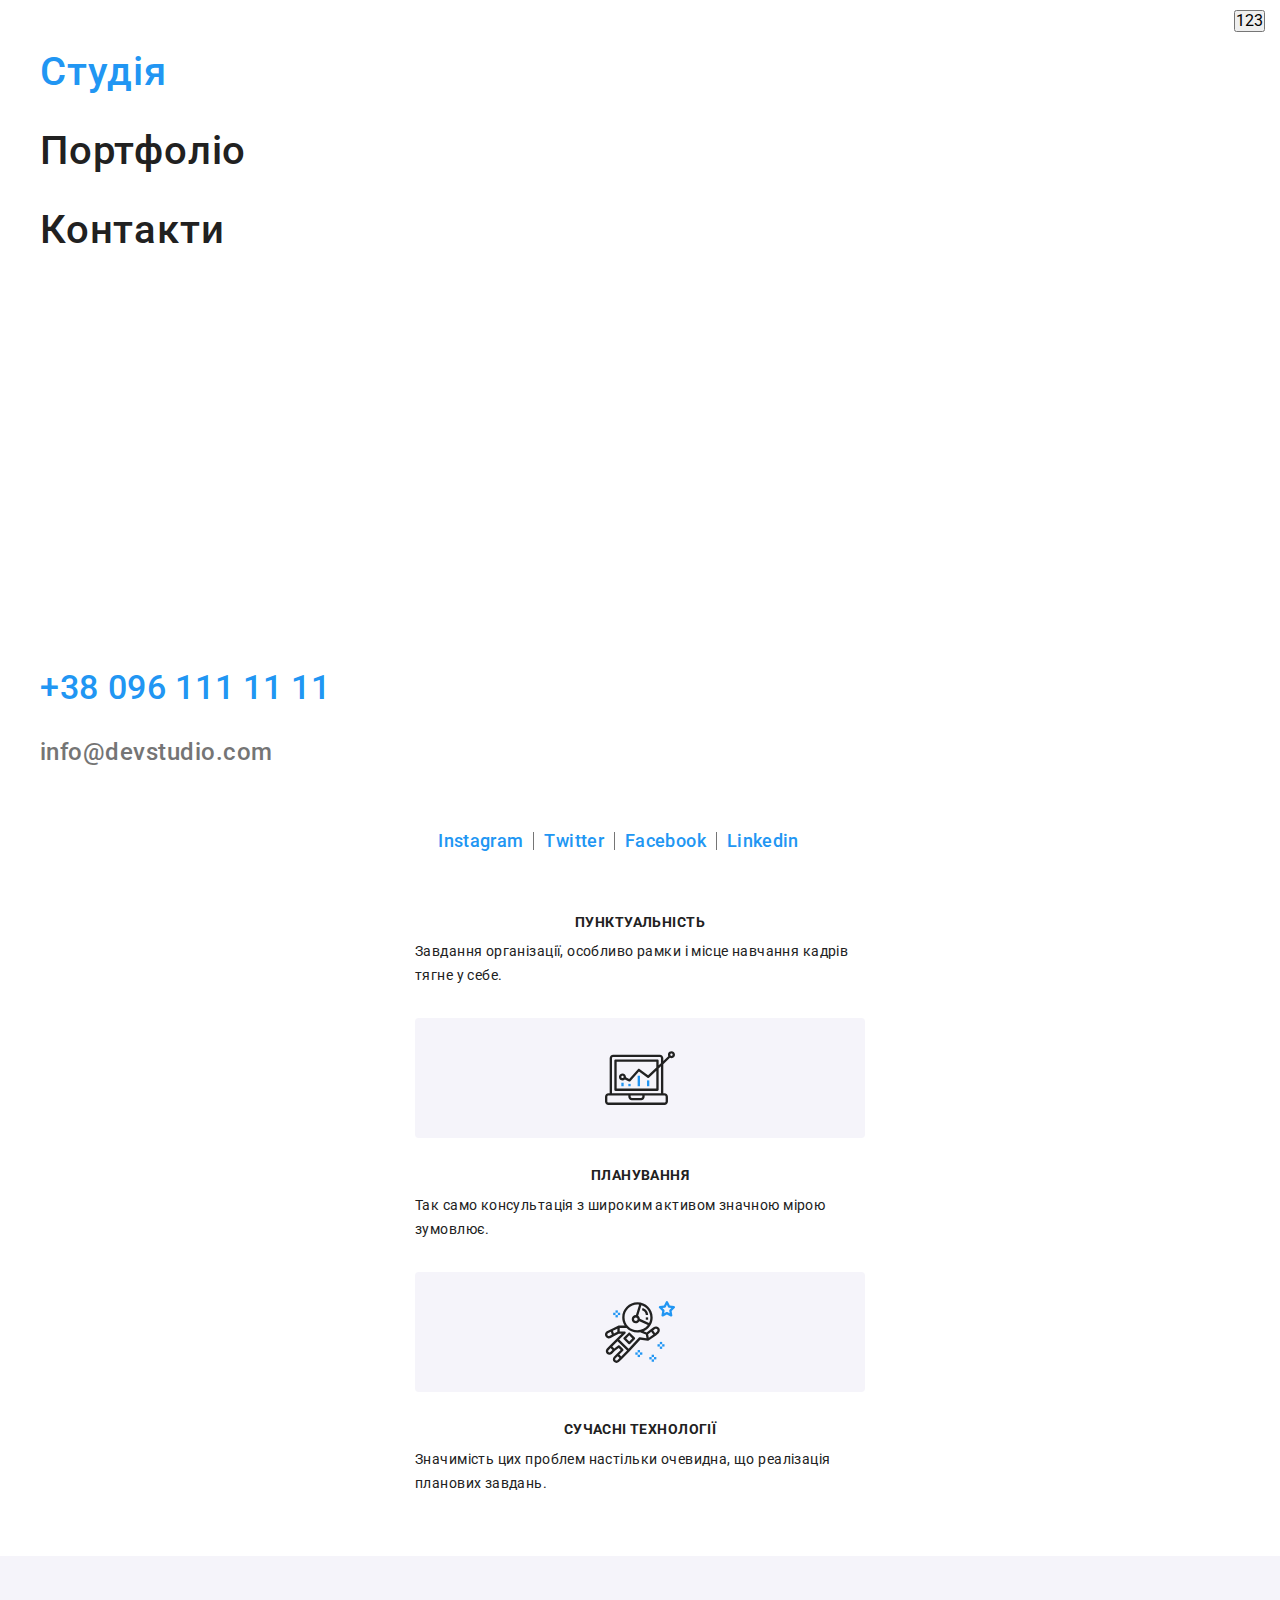
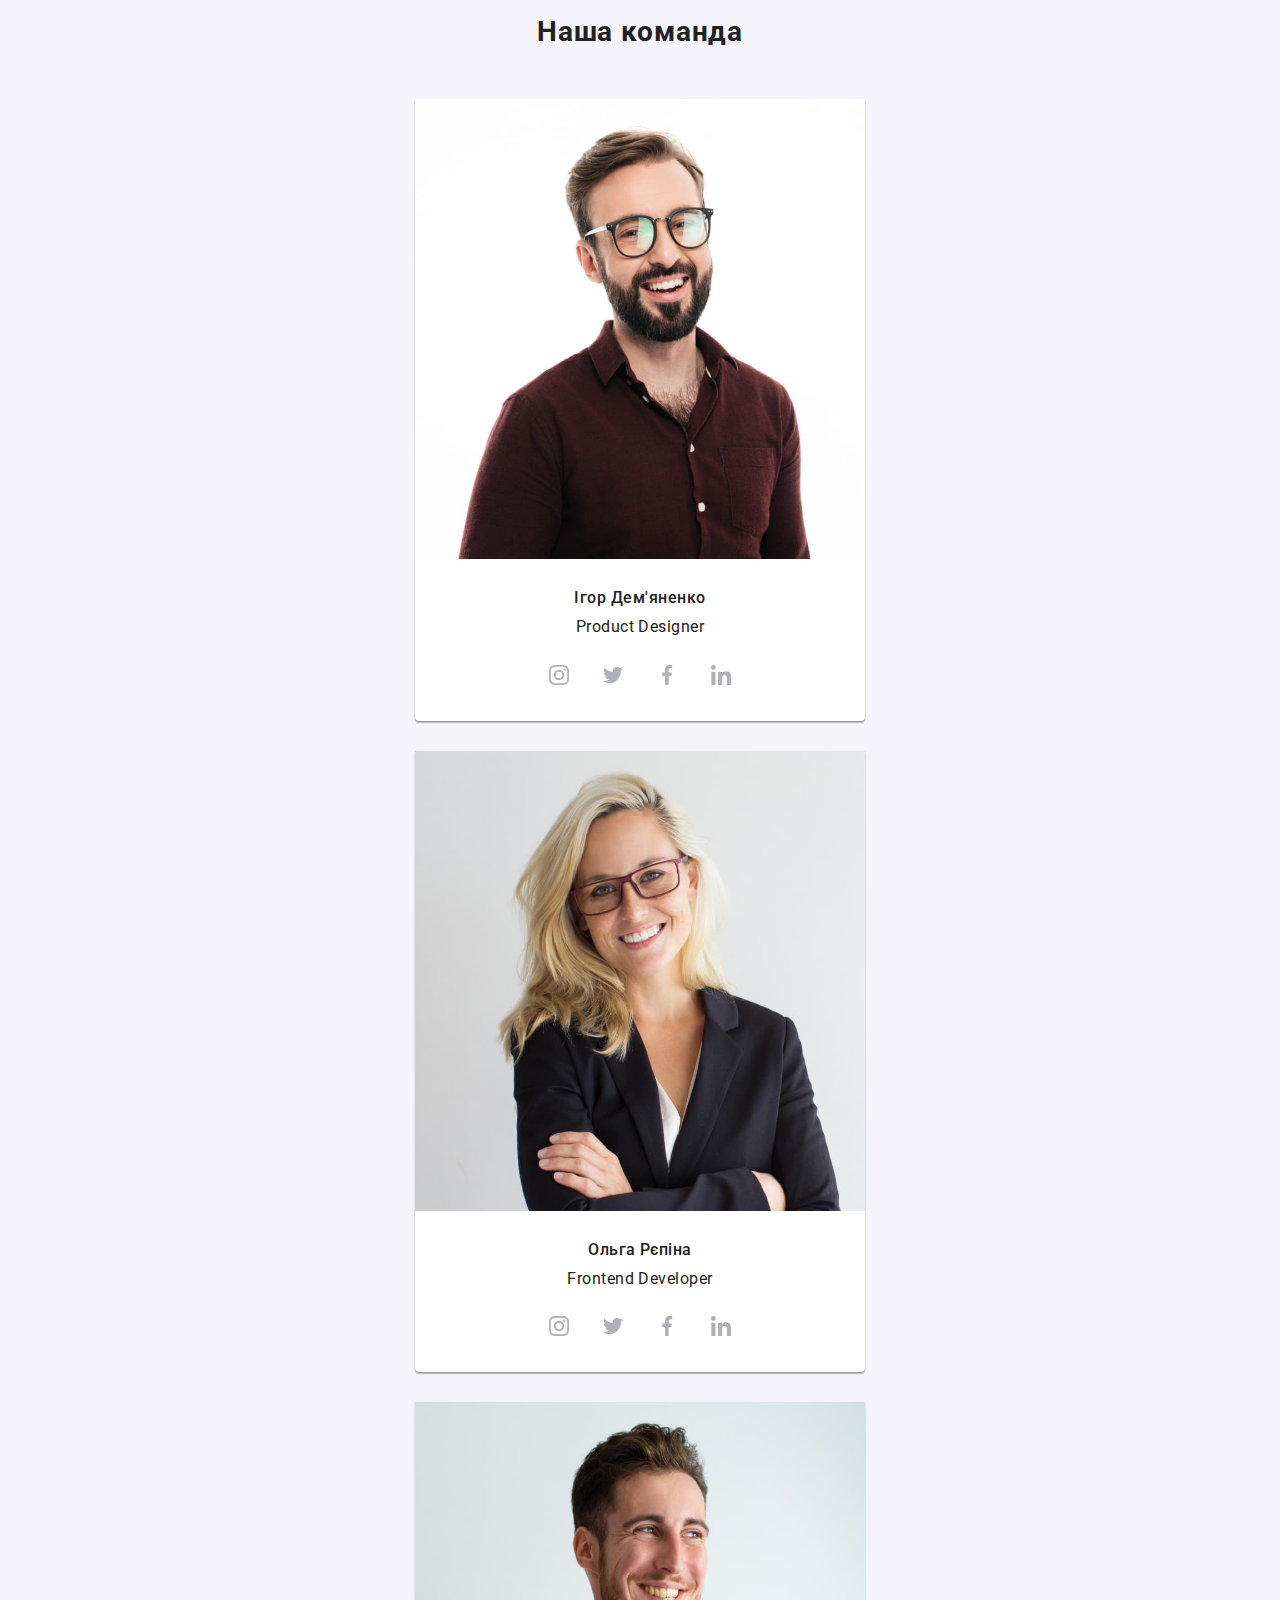
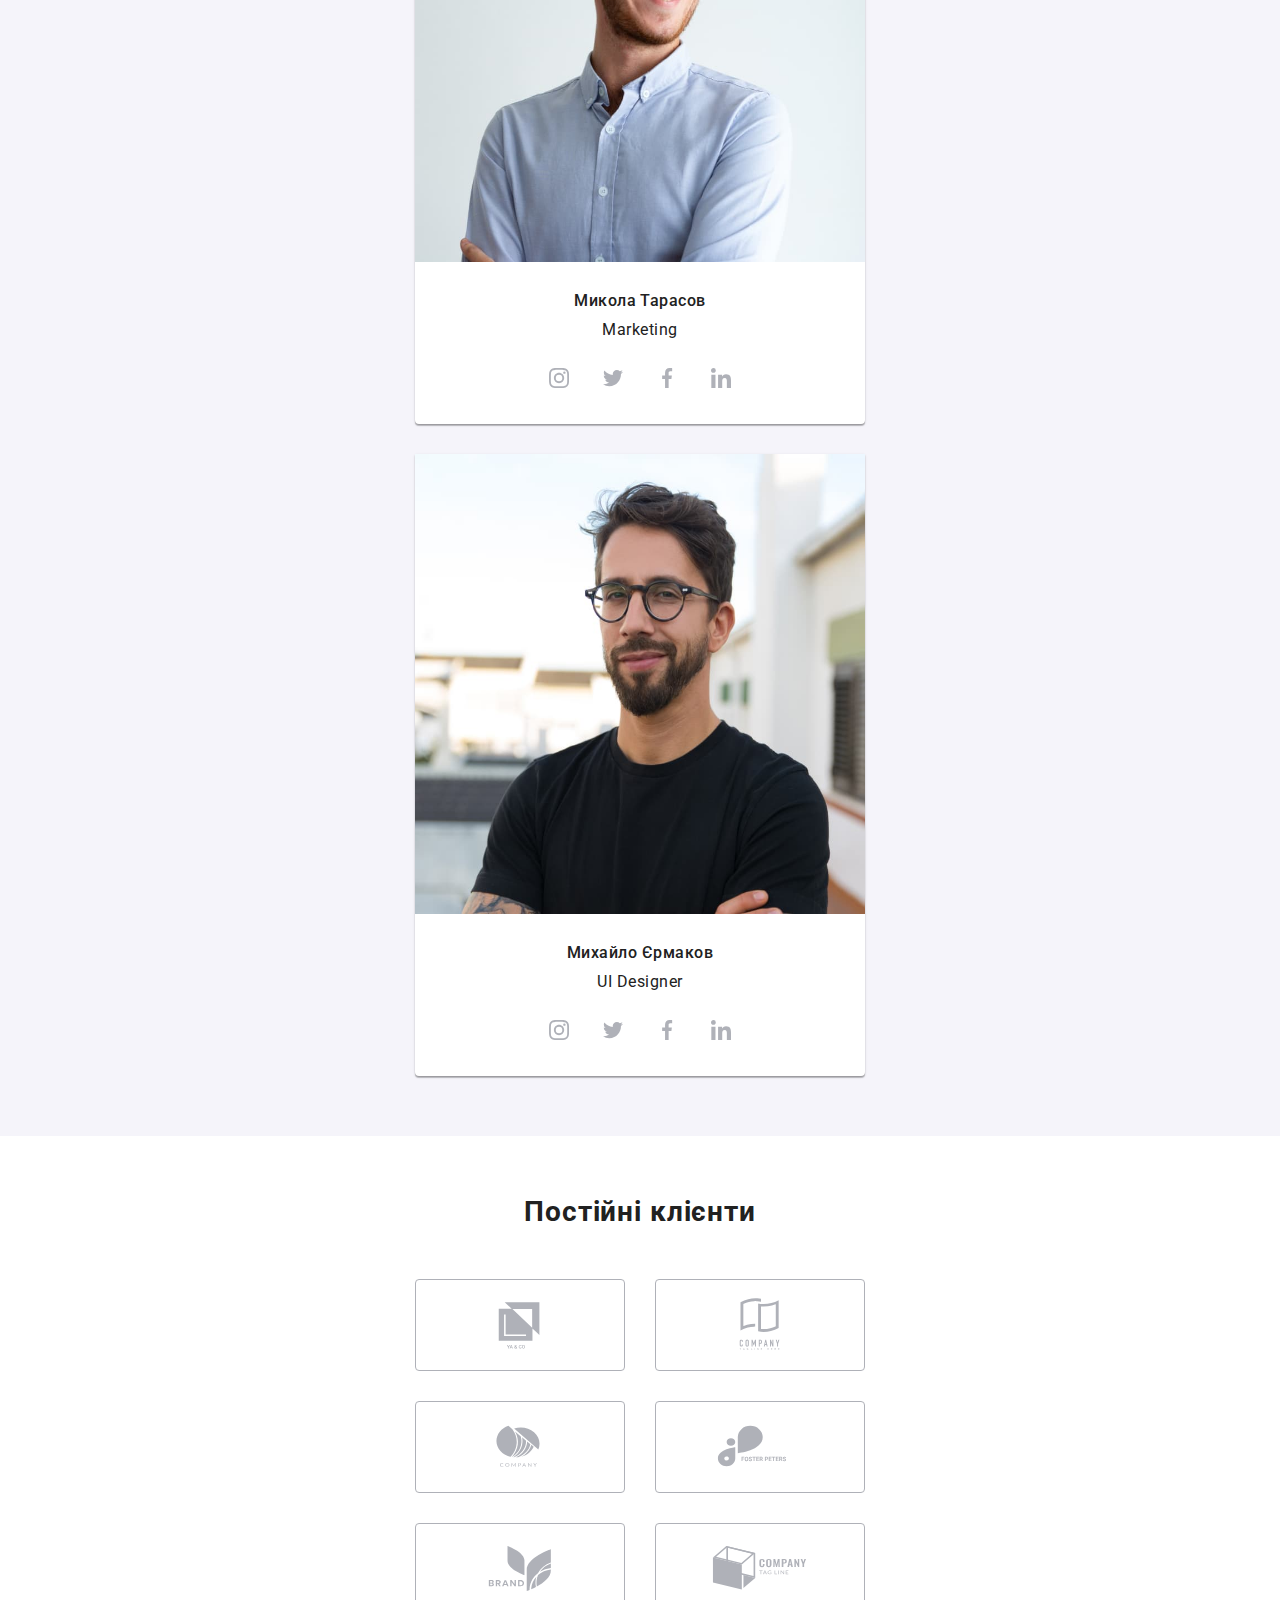
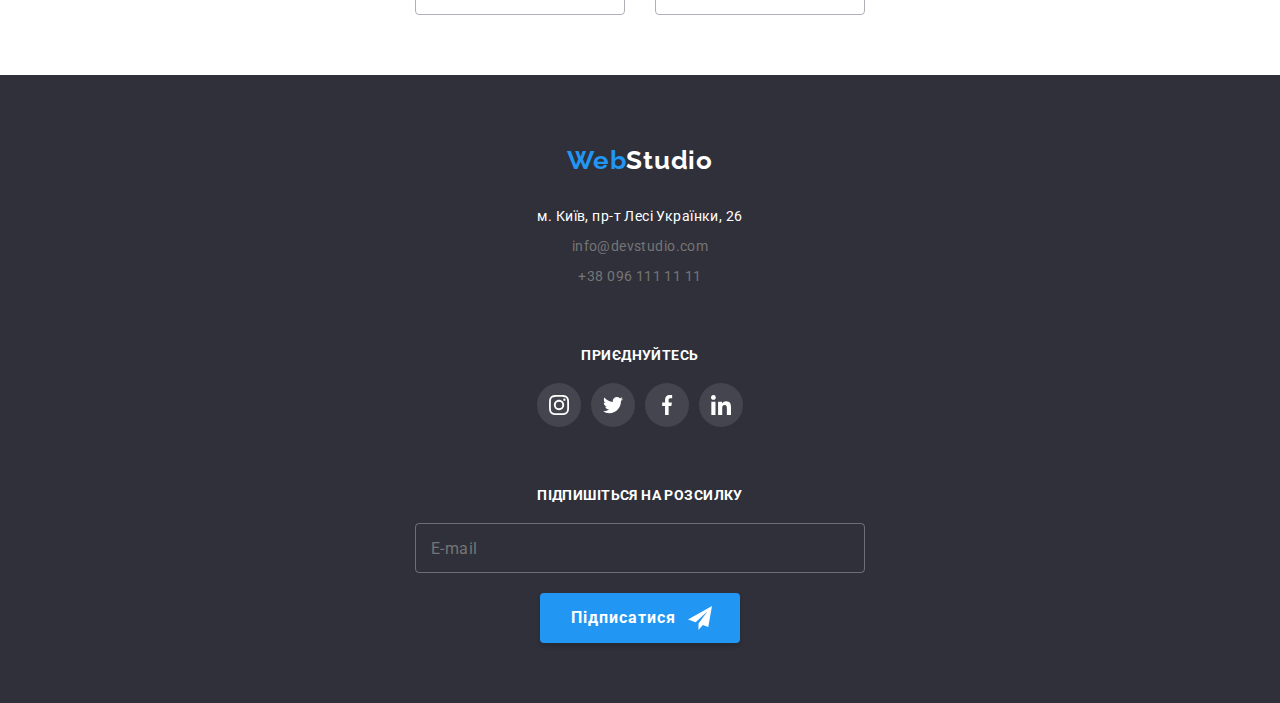
==== commit 2992d055: "mobile menu" ====
--- a/index.html
+++ b/index.html
@@ -70,6 +70,66 @@
             >
           </li>
         </ul>
+        <button class="header__open-button js-open-menu" type="button">
+          123
+        </button>
+
+        <div data-modal class="js-menu-container mobile-menu is-hidden">
+          <button class="header__close-button js-close-menu" type="button">
+            123
+          </button>
+          <div>
+            <nav>
+              <ul class="mobile-menu__nav-list">
+                <li class="mobile-menu__item">
+                  <a
+                    class="mobile-menu__nav-link mobile-menu__nav-link--current"
+                    href="./index.html"
+                    >Студія</a
+                  >
+                </li>
+                <li class="mobile-menu__item">
+                  <a class="mobile-menu__nav-link" href="./portfolio.html"
+                    >Портфоліо</a
+                  >
+                </li>
+                <li class="mobile-menu__item">
+                  <a class="mobile-menu__nav-link" href="">Контакти</a>
+                </li>
+              </ul>
+            </nav>
+          </div>
+          <div>
+            <ul class="mobile-menu__contact-list">
+              <li class="mobile-menu__item">
+                <a
+                  class="mobile-menu__contact-link mobile-menu__contact-link--attention"
+                  href="tel:+380961111111"
+                  >+38 096 111 11 11</a
+                >
+              </li>
+              <li class="mobile-menu__item">
+                <a
+                  class="mobile-menu__contact-link"
+                  href="mailto:info@devstudio.com"
+                  >info@devstudio.com</a
+                >
+              </li>
+            </ul>
+            <ul class="mobile-menu__social-list">
+              <li><a class="mobile-menu__social-link" href="">Instagram</a></li>
+              <li><a class="mobile-menu__social-link" href="">Twitter</a></li>
+              <li><a class="mobile-menu__social-link" href="">Facebook</a></li>
+              <li>
+                <a
+                  class="mobile-menu__social-link mobile-menu__social-link--no-stick"
+                  href=""
+                  >Linkedin</a
+                >
+              </li>
+            </ul>
+          </div>
+        </div>
       </div>
     </header>
     <main>
@@ -416,7 +476,7 @@
         </div>
       </section>
     </main>
-    <!-- <footer class="footer">
+    <footer class="footer">
       <div class="container footer__container">
         <div>
           <a class="logo footer__logo" href="index.html" lang="en"
@@ -437,7 +497,7 @@
             >
           </address>
         </div>
-        <div>
+        <div class="footer__links-container">
           <p class="footer-title">Приєднуйтесь</p>
           <ul class="social-list">
             <li class="social-list__item">
@@ -487,7 +547,7 @@
           </form>
         </div>
       </div>
-    </footer> -->
+    </footer>
     <!-- modal window -->
     <!-- <div data-modal class="backdrop is-hidden">
       <div class="modal">
@@ -567,8 +627,9 @@
           </div>
         </form>
       </div>
-    </div>
-    <script src="./js/modal.js"></script> -->
+    </div> -->
+    <script src="./js/modal.js"></script>
+    <script src="./js/mobile-menu.js"></script>
   </body>
 </html>
 <!--Кінець(-->
--- a/css/main.min.css
+++ b/css/main.min.css
@@ -1 +1 @@
-:root{--main-color: #212121;--second-color: #757575;--brand-color: #2196F3;--background-color: #2F303A;--white-color: #fff;--timing-function: cubic-bezier(0.4, 0, 0.2, 1);--animation-time: 250ms}body{font-family:"roboto",sans-serif;color:#212121;position:relative}li{list-style:none}button{cursor:pointer;font-family:inherit}a{text-decoration:none}h1,h2,h3,h4,h5,h6,ul,p,button{margin:0;padding:0}.container{width:480px;margin:0 auto;padding-left:15px;padding-right:15px}.section{padding-top:60px;padding-bottom:60px}.section-title{font-weight:700;font-size:28px;line-height:1.178;text-align:center;letter-spacing:.03em;margin-bottom:50px}.logo{color:#2196f3;font-family:Raleway;font-style:normal;font-weight:700;font-size:26px;line-height:1.2;letter-spacing:.03em;padding-top:10px;padding-bottom:10px}.header__logo{margin-right:93px}.header__logo-part{color:#212121}.footer__logo-part{color:#fff}.brand-button{background-color:#2196f3;display:block;font-weight:700;font-size:16px;line-height:1.8;text-align:center;border-radius:4px;letter-spacing:.06em;border:none;margin-left:auto;margin-right:auto;-webkit-box-align:center;-ms-flex-align:center;align-items:center;-webkit-box-shadow:0px 4px 4px rgba(0,0,0,.15);box-shadow:0px 4px 4px rgba(0,0,0,.15);-webkit-transition:background-color 250ms cubic-bezier(0.4, 0, 0.2, 1);transition:background-color 250ms cubic-bezier(0.4, 0, 0.2, 1);color:#fff}.brand-button:hover,.brand-button:focus{background-color:#188ce8}.btn-portfolio{border:0;font-weight:500;font-size:16px;line-height:1.6;padding:6px 22px 6px 22px;border-radius:4px;-webkit-transition:background-color 250ms cubic-bezier(0.4, 0, 0.2, 1),color 250ms cubic-bezier(0.4, 0, 0.2, 1);transition:background-color 250ms cubic-bezier(0.4, 0, 0.2, 1),color 250ms cubic-bezier(0.4, 0, 0.2, 1)}.btn-portfolio:hover,.btn-portfolio:focus{background-color:#2196f3}.btn-first{padding:6px 25px 6px 25px}.btns-sort{display:-webkit-box;display:-ms-flexbox;display:flex;-webkit-column-gap:8px;-moz-column-gap:8px;column-gap:8px;-webkit-box-pack:center;-ms-flex-pack:center;justify-content:center;margin-bottom:50px}.btn-gray{background-color:#f5f4fa}.modal-form{padding:40px}.modal-input{display:-webkit-box;display:-ms-flexbox;display:flex;-webkit-box-orient:vertical;-webkit-box-direction:normal;-ms-flex-direction:column;flex-direction:column;-webkit-box-align:center;-ms-flex-align:center;align-items:center}.input-container{display:-webkit-box;display:-ms-flexbox;display:flex;-webkit-box-orient:vertical;-webkit-box-direction:normal;-ms-flex-direction:column;flex-direction:column;margin-bottom:10px}.modal-title{font-weight:700;font-size:20px;line-height:1.15;text-align:center;letter-spacing:.03em;margin-bottom:12px}.modal-label{font-size:12px;line-height:1.166;letter-spacing:.01em;margin-bottom:4px}.input-area{width:448px;height:40px;border:1px solid rgba(33,33,33,.2);border-radius:4px;-webkit-transition:border 250ms cubic-bezier(0.4, 0, 0.2, 1);transition:border 250ms cubic-bezier(0.4, 0, 0.2, 1);padding:12px 42px}.comment-area{width:448px;height:120px;padding:12px 16px;font-size:12px;letter-spacing:.01em;border:1px solid rgba(33,33,33,.2);border-radius:4px;margin-bottom:20px;resize:none;-webkit-transition:border 250ms cubic-bezier(0.4, 0, 0.2, 1);transition:border 250ms cubic-bezier(0.4, 0, 0.2, 1)}.modal-input .brand-button{margin-top:30px;padding:10px 52px}.input-area:focus,.comment-area:focus{outline:none;border:1px solid #2196f3}.policy-label{display:-webkit-box;display:-ms-flexbox;display:flex;-webkit-box-align:center;-ms-flex-align:center;align-items:center}.policy-text,.policy-ref{font-size:14px;line-height:1.71;letter-spacing:.03em;padding-top:2px}.policy-ref{color:#2196f3;-webkit-text-decoration-line:underline;text-decoration-line:underline;margin-left:7px}.checkbox-icon{display:block;width:16px;height:15px;border:2px solid #212121;border-radius:3px;margin-right:7px;-webkit-transition:background-color 250ms cubic-bezier(0.4, 0, 0.2, 1),border-color 250ms cubic-bezier(0.4, 0, 0.2, 1);transition:background-color 250ms cubic-bezier(0.4, 0, 0.2, 1),border-color 250ms cubic-bezier(0.4, 0, 0.2, 1)}.modal-input input[type=checkbox]:checked+.checkbox-icon{background-image:url(../images/icons/Vector.svg);background-color:#2196f3;border-color:#2196f3;border-radius:3px;background-repeat:no-repeat;background-position:center;background-origin:border-box}.modal-input input[type=checkbox]{-webkit-appearance:none;-moz-appearance:none;appearance:none;position:absolute}.input-svg{position:relative}.modal-icon{position:absolute;top:50%;-webkit-transform:translateY(-50%);transform:translateY(-50%);left:12px;width:18px;height:18px;-webkit-transition:fill 250ms cubic-bezier(0.4, 0, 0.2, 1);transition:fill 250ms cubic-bezier(0.4, 0, 0.2, 1)}.input-svg:focus-within .modal-icon{fill:#2196f3}.subscribe-form{display:-webkit-box;display:-ms-flexbox;display:flex;gap:12px}.subscribe-form__label{display:-webkit-box;display:-ms-flexbox;display:flex;-webkit-box-orient:vertical;-webkit-box-direction:reverse;-ms-flex-direction:column-reverse;flex-direction:column-reverse}.subscribe-form__input{width:358px;height:50px;padding:16px 15px;font-size:16px;line-height:1.25;letter-spacing:.03em;background-color:inherit;border:1px solid rgba(255,255,255,.3);border-radius:4px;color:#fff}.social-list{display:-webkit-box;display:-ms-flexbox;display:flex}.social-list__item{height:44px;width:44px}.social-list__item:not(:last-child){margin-right:10px}.social-list__link{display:-webkit-box;display:-ms-flexbox;display:flex;-webkit-box-align:center;-ms-flex-align:center;align-items:center;-webkit-box-pack:center;-ms-flex-pack:center;justify-content:center;width:100%;height:100%;border-radius:50%;fill:#afb1b8;-webkit-transition:background-color 250ms cubic-bezier(0.4, 0, 0.2, 1),fill 250ms cubic-bezier(0.4, 0, 0.2, 1);transition:background-color 250ms cubic-bezier(0.4, 0, 0.2, 1),fill 250ms cubic-bezier(0.4, 0, 0.2, 1)}.social-list__link:hover,.social-list__link:focus{fill:#fff;background-color:#188ce8}.social-list__svg{height:20px;width:20px}.header{border-bottom:1px solid #ececec}.header__container{display:-webkit-box;display:-ms-flexbox;display:flex}.pagination{display:-webkit-box;display:-ms-flexbox;display:flex;-webkit-box-align:center;-ms-flex-align:center;align-items:center}.header__logo{margin-right:93px}.pagination__link{color:#212121}.pagination__list{display:-webkit-box;display:-ms-flexbox;display:flex;-webkit-box-align:center;-ms-flex-align:center;align-items:center;-webkit-column-gap:50px;-moz-column-gap:50px;column-gap:50px;display:none}.header__link{font-weight:500;font-size:14px;line-height:1.14;letter-spacing:.02em;padding-top:32px;padding-bottom:32px;display:-webkit-box;display:-ms-flexbox;display:flex;-webkit-box-align:center;-ms-flex-align:center;align-items:center}.contact-list{display:-webkit-box;display:-ms-flexbox;display:flex;-webkit-column-gap:50px;-moz-column-gap:50px;column-gap:50px;display:none}.header__contact-list{margin-left:auto}.contact-list__link{color:#757575}.contact-list__icon{margin-right:10px;fill:currentColor}.contact-list__icon--mail{width:16px;height:12px}.contact-list__icon--tel{width:10px;height:16px}.link-hover,.header__link,.footer__link{-webkit-transition:color 250ms cubic-bezier(0.4, 0, 0.2, 1),fill 250ms cubic-bezier(0.4, 0, 0.2, 1);transition:color 250ms cubic-bezier(0.4, 0, 0.2, 1),fill 250ms cubic-bezier(0.4, 0, 0.2, 1)}.link-hover:hover,.link-hover:focus,.header__link:hover,.header__link:focus{color:#2196f3;fill:#2196f3}.pagination__link--notactive{position:relative}[aria-current]{color:#2196f3;position:relative}[aria-current]::after,.pagination__link--notactive::after{content:"";position:absolute;bottom:-1.5px;left:0px;width:100%;height:4px;border-radius:2px;background-color:#2196f3}.pagination__link--notactive::after{opacity:0;-webkit-transform:scaleX(0);transform:scaleX(0);-webkit-transition:opacity 250ms cubic-bezier(0.4, 0, 0.2, 1),-webkit-transform 250ms cubic-bezier(0.4, 0, 0.2, 1);transition:opacity 250ms cubic-bezier(0.4, 0, 0.2, 1),-webkit-transform 250ms cubic-bezier(0.4, 0, 0.2, 1);transition:transform 250ms cubic-bezier(0.4, 0, 0.2, 1),opacity 250ms cubic-bezier(0.4, 0, 0.2, 1);transition:transform 250ms cubic-bezier(0.4, 0, 0.2, 1),opacity 250ms cubic-bezier(0.4, 0, 0.2, 1),-webkit-transform 250ms cubic-bezier(0.4, 0, 0.2, 1)}.pagination__link--notactive:hover::after,.pagination__link--notactive:focus::after{opacity:1;-webkit-transform:scaleX(1);transform:scaleX(1)}.hero-section{background-color:#2f303a;background-image:-webkit-gradient(linear, left top, right top, from(rgba(47, 48, 58, 0.4)), to(rgba(47, 48, 58, 0.4))),url(../images/background.jpg);background-image:linear-gradient(to right, rgba(47, 48, 58, 0.4), rgba(47, 48, 58, 0.4)),url(../images/background.jpg);background-repeat:no-repeat;background-size:cover;background-position:center;min-width:480px}.hero-section .brand-button{padding:10px 24px}.hero-title{text-align:center;margin-left:auto;margin-right:auto;margin-bottom:30px;text-transform:uppercase;color:#fff;font-weight:900;font-size:26px;line-height:1.61;letter-spacing:.06em}.features-subtitle{font-weight:700;font-size:14px;line-height:1.14;margin-bottom:10px;width:270px;letter-spacing:.03em;text-align:center;margin-left:auto;margin-right:auto}.features-image{width:370px;display:block}.features-description{font-size:14px;line-height:1.71;letter-spacing:.03em;margin-left:auto;margin-right:auto}.features-title{display:none;margin-left:auto;margin-right:auto}.features-images{display:none}.features-li::before{content:"";display:block;width:450px;height:120px;margin-bottom:30px;border-radius:4px;background-color:#f5f4fa;background-repeat:no-repeat;background-position:center;margin-right:auto;margin-left:auto}.antenna-img::before{background-image:url(../images/icons/antenna.svg)}.clock-img::before{background-image:url(../images/icons/clock.svg)}.diagramma-img::before{background-image:url(../images/icons/diagram.svg)}.astronaut-img::before{background-image:url(../images/icons/astronaut.svg)}.features-item{position:relative}.features-overlay{position:absolute;bottom:0;padding:27px 0;width:100%;background-color:rgba(47,48,58,.8);color:#fff;font-weight:700;font-size:14px;line-height:16px;text-align:center;letter-spacing:.03em;text-transform:uppercase;text-align:center}.team-section{background-color:#f5f4fa}.team-card:not(:last-child){margin-bottom:30px}.team-card{background-color:#fff;width:450px;-webkit-box-shadow:0px 1px 3px rgba(0,0,0,.12),0px 1px 1px rgba(0,0,0,.14),0px 2px 1px rgba(0,0,0,.2);box-shadow:0px 1px 3px rgba(0,0,0,.12),0px 1px 1px rgba(0,0,0,.14),0px 2px 1px rgba(0,0,0,.2);border-radius:0px 0px 4px 4px;padding-bottom:24px}.team-card__image{display:block;margin-bottom:30px;width:450px;height:460px}.team-card__name{font-size:16px;font-weight:500;margin-bottom:10px}.team-card__role{margin-bottom:16px}.team-card__name,.team-card__role{text-align:center;line-height:1.18;letter-spacing:.03em}.team-card__social-list{-webkit-box-pack:center;-ms-flex-pack:center;justify-content:center}.clients-list{display:-webkit-box;display:-ms-flexbox;display:flex;-ms-flex-wrap:wrap;flex-wrap:wrap;gap:30px}.clients-item{width:210px;height:92px}.clients-link{border:1px solid #afb1b8;border-radius:4px;display:-webkit-box;display:-ms-flexbox;display:flex;width:100%;height:100%;-webkit-box-align:center;-ms-flex-align:center;align-items:center;-webkit-box-pack:center;-ms-flex-pack:center;justify-content:center;fill:#afb1b8}.clients-link:hover,.clients-link:focus{border:1px solid #2196f3}.clients-icon{width:106px;height:60px}.backdrop{position:fixed;top:0;left:0;width:100%;height:100%;background-color:rgba(0,0,0,.2);-webkit-transition:opacity 250ms cubic-bezier(0.4, 0, 0.2, 1),visibility 250ms cubic-bezier(0.4, 0, 0.2, 1);transition:opacity 250ms cubic-bezier(0.4, 0, 0.2, 1),visibility 250ms cubic-bezier(0.4, 0, 0.2, 1)}.is-hidden{visibility:hidden;pointer-events:none;opacity:0}.modal{position:absolute;top:50%;left:50%;-webkit-transform:translate(-50%, -50%);transform:translate(-50%, -50%);background-color:#fff;-webkit-box-shadow:0px 1px 3px rgba(0,0,0,.12),0px 1px 1px rgba(0,0,0,.14),0px 2px 1px rgba(0,0,0,.2);box-shadow:0px 1px 3px rgba(0,0,0,.12),0px 1px 1px rgba(0,0,0,.14),0px 2px 1px rgba(0,0,0,.2)}.modal-button{position:absolute;top:1%;right:1%;border:none;background-color:#fff;width:30px;height:30px;border:1px solid rgba(0,0,0,.1019607843);border-radius:50%;-webkit-transition:border 250ms cubic-bezier(0.4, 0, 0.2, 1);transition:border 250ms cubic-bezier(0.4, 0, 0.2, 1)}.modal-button:hover .close-svg,.modal-button:focus .close-svg,.modal-button:focus,.modal-button:hover{fill:#2196f3;border-color:#2196f3}.close-svg{-webkit-box-align:center;-ms-flex-align:center;align-items:center;-webkit-transition:fill 250ms cubic-bezier(0.4, 0, 0.2, 1);transition:fill 250ms cubic-bezier(0.4, 0, 0.2, 1);fill:#000}.no-scroll{overflow:hidden}/*# sourceMappingURL=main.min.css.map */+:root{--main-color: #212121;--second-color: #757575;--brand-color: #2196F3;--background-color: #2F303A;--white-color: #fff;--timing-function: cubic-bezier(0.4, 0, 0.2, 1);--animation-time: 250ms}body{font-family:"roboto",sans-serif;color:#212121;position:relative}li{list-style:none}button{cursor:pointer;font-family:inherit}a{text-decoration:none}h1,h2,h3,h4,h5,h6,ul,p,button{margin:0;padding:0}.container{margin-left:auto;margin-right:auto;padding-left:15px;padding-right:15px;max-width:480px}.section{padding-top:60px;padding-bottom:60px}.section-title{font-weight:700;font-size:28px;line-height:1.178;text-align:center;letter-spacing:.03em;margin-bottom:50px}.logo{color:#2196f3;font-family:Raleway;font-style:normal;font-weight:700;font-size:26px;line-height:1.2;letter-spacing:.03em;padding-top:10px;padding-bottom:10px}.header__logo{margin-right:93px}.header__logo-part{color:#212121}.footer__logo-part{color:#fff}.brand-button{background-color:#2196f3;display:block;font-weight:700;font-size:16px;line-height:1.8;text-align:center;border-radius:4px;letter-spacing:.06em;border:none;margin-left:auto;margin-right:auto;-webkit-box-align:center;-ms-flex-align:center;align-items:center;-webkit-box-shadow:0px 4px 4px rgba(0,0,0,.15);box-shadow:0px 4px 4px rgba(0,0,0,.15);-webkit-transition:background-color 250ms cubic-bezier(0.4, 0, 0.2, 1);transition:background-color 250ms cubic-bezier(0.4, 0, 0.2, 1);color:#fff}.brand-button:hover,.brand-button:focus{background-color:#188ce8}.btn-portfolio{border:0;font-weight:500;font-size:16px;line-height:1.6;padding:6px 22px 6px 22px;border-radius:4px;-webkit-transition:background-color 250ms cubic-bezier(0.4, 0, 0.2, 1),color 250ms cubic-bezier(0.4, 0, 0.2, 1);transition:background-color 250ms cubic-bezier(0.4, 0, 0.2, 1),color 250ms cubic-bezier(0.4, 0, 0.2, 1)}.btn-portfolio:hover,.btn-portfolio:focus{background-color:#2196f3}.btn-first{padding:6px 25px 6px 25px}.btns-sort{display:-webkit-box;display:-ms-flexbox;display:flex;-webkit-column-gap:8px;-moz-column-gap:8px;column-gap:8px;-webkit-box-pack:center;-ms-flex-pack:center;justify-content:center;margin-bottom:50px}.btn-gray{background-color:#f5f4fa}.modal-form{padding:40px}.modal-input{display:-webkit-box;display:-ms-flexbox;display:flex;-webkit-box-orient:vertical;-webkit-box-direction:normal;-ms-flex-direction:column;flex-direction:column;-webkit-box-align:center;-ms-flex-align:center;align-items:center}.input-container{display:-webkit-box;display:-ms-flexbox;display:flex;-webkit-box-orient:vertical;-webkit-box-direction:normal;-ms-flex-direction:column;flex-direction:column;margin-bottom:10px}.modal-title{font-weight:700;font-size:20px;line-height:1.15;text-align:center;letter-spacing:.03em;margin-bottom:12px}.modal-label{font-size:12px;line-height:1.166;letter-spacing:.01em;margin-bottom:4px}.input-area{width:448px;height:40px;border:1px solid rgba(33,33,33,.2);border-radius:4px;-webkit-transition:border 250ms cubic-bezier(0.4, 0, 0.2, 1);transition:border 250ms cubic-bezier(0.4, 0, 0.2, 1);padding:12px 42px}.comment-area{width:448px;height:120px;padding:12px 16px;font-size:12px;letter-spacing:.01em;border:1px solid rgba(33,33,33,.2);border-radius:4px;margin-bottom:20px;resize:none;-webkit-transition:border 250ms cubic-bezier(0.4, 0, 0.2, 1);transition:border 250ms cubic-bezier(0.4, 0, 0.2, 1)}.modal-input .brand-button{margin-top:30px;padding:10px 52px}.input-area:focus,.comment-area:focus{outline:none;border:1px solid #2196f3}.policy-label{display:-webkit-box;display:-ms-flexbox;display:flex;-webkit-box-align:center;-ms-flex-align:center;align-items:center}.policy-text,.policy-ref{font-size:14px;line-height:1.71;letter-spacing:.03em;padding-top:2px}.policy-ref{color:#2196f3;-webkit-text-decoration-line:underline;text-decoration-line:underline;margin-left:7px}.checkbox-icon{display:block;width:16px;height:15px;border:2px solid #212121;border-radius:3px;margin-right:7px;-webkit-transition:background-color 250ms cubic-bezier(0.4, 0, 0.2, 1),border-color 250ms cubic-bezier(0.4, 0, 0.2, 1);transition:background-color 250ms cubic-bezier(0.4, 0, 0.2, 1),border-color 250ms cubic-bezier(0.4, 0, 0.2, 1)}.modal-input input[type=checkbox]:checked+.checkbox-icon{background-image:url(../images/icons/Vector.svg);background-color:#2196f3;border-color:#2196f3;border-radius:3px;background-repeat:no-repeat;background-position:center;background-origin:border-box}.modal-input input[type=checkbox]{-webkit-appearance:none;-moz-appearance:none;appearance:none;position:absolute}.input-svg{position:relative}.modal-icon{position:absolute;top:50%;-webkit-transform:translateY(-50%);transform:translateY(-50%);left:12px;width:18px;height:18px;-webkit-transition:fill 250ms cubic-bezier(0.4, 0, 0.2, 1);transition:fill 250ms cubic-bezier(0.4, 0, 0.2, 1)}.input-svg:focus-within .modal-icon{fill:#2196f3}.subscribe-form{gap:12px}.subscribe-form__input{width:100%;height:50px;padding:16px 15px;font-size:16px;line-height:1.25;letter-spacing:.03em;background-color:inherit;border:1px solid rgba(255,255,255,.3);border-radius:4px;color:#fff;margin-bottom:20px}.social-list{display:-webkit-box;display:-ms-flexbox;display:flex;-webkit-box-pack:center;-ms-flex-pack:center;justify-content:center}.social-list__item{height:44px;width:44px}.social-list__item:not(:last-child){margin-right:10px}.social-list__link{display:-webkit-box;display:-ms-flexbox;display:flex;-webkit-box-align:center;-ms-flex-align:center;align-items:center;-webkit-box-pack:center;-ms-flex-pack:center;justify-content:center;width:100%;height:100%;border-radius:50%;fill:#afb1b8;-webkit-transition:background-color 250ms cubic-bezier(0.4, 0, 0.2, 1),fill 250ms cubic-bezier(0.4, 0, 0.2, 1);transition:background-color 250ms cubic-bezier(0.4, 0, 0.2, 1),fill 250ms cubic-bezier(0.4, 0, 0.2, 1)}.social-list__link:hover,.social-list__link:focus{fill:#fff;background-color:#188ce8}.social-list__svg{height:20px;width:20px}.mobile-menu{position:fixed;top:0;left:0;width:100%;height:100%;padding:48px 83px 48px 40px;background-color:#fff;display:-webkit-box;display:-ms-flexbox;display:flex;-webkit-box-orient:vertical;-webkit-box-direction:normal;-ms-flex-direction:column;flex-direction:column;-webkit-box-pack:justify;-ms-flex-pack:justify;justify-content:space-between}.header__close-button{position:absolute;top:0;right:0;margin-top:10px;margin-right:15px}.mobile-menu__item:not(:last-child){margin-bottom:32px}.mobile-menu__nav-link{font-weight:500;font-size:40px;line-height:1.175;letter-spacing:.02em;color:#212121}.mobile-menu__nav-link--current{color:#2196f3}.mobile-menu__contact-list{margin-bottom:63px}.mobile-menu__contact-link{font-weight:500;font-size:24px;line-height:1.16;letter-spacing:.02em;color:#757575}.mobile-menu__contact-link--attention{font-size:34px;color:#2196f3}.mobile-menu__social-list{display:-webkit-box;display:-ms-flexbox;display:flex;gap:10px;-webkit-box-pack:center;-ms-flex-pack:center;justify-content:center}.mobile-menu__social-link{font-weight:500;font-size:18px;line-height:22px;letter-spacing:.02em;color:#2196f3;display:-webkit-box;display:-ms-flexbox;display:flex;-webkit-box-align:center;-ms-flex-align:center;align-items:center}.mobile-menu__social-link:not(.mobile-menu__social-link--no-stick)::after{content:"";margin-left:10px;display:block;width:1px;height:18px;background-color:#757575}.header{border-bottom:1px solid #ececec}.header__container{display:-webkit-box;display:-ms-flexbox;display:flex;-webkit-box-pack:justify;-ms-flex-pack:justify;justify-content:space-between}.pagination{display:-webkit-box;display:-ms-flexbox;display:flex;-webkit-box-align:center;-ms-flex-align:center;align-items:center}.header__logo{margin-right:93px}.pagination__link{color:#212121}.pagination__list{display:-webkit-box;display:-ms-flexbox;display:flex;-webkit-box-align:center;-ms-flex-align:center;align-items:center;-webkit-column-gap:50px;-moz-column-gap:50px;column-gap:50px;display:none}.header__link{font-weight:500;font-size:14px;line-height:1.14;letter-spacing:.02em;padding-top:32px;padding-bottom:32px;display:-webkit-box;display:-ms-flexbox;display:flex;-webkit-box-align:center;-ms-flex-align:center;align-items:center}.contact-list{display:-webkit-box;display:-ms-flexbox;display:flex;-webkit-column-gap:50px;-moz-column-gap:50px;column-gap:50px;display:none}.header__contact-list{margin-left:auto}.contact-list__link{color:#757575}.contact-list__icon{margin-right:10px;fill:currentColor}.contact-list__icon--mail{width:16px;height:12px}.contact-list__icon--tel{width:10px;height:16px}.link-hover,.header__link,.footer__link{-webkit-transition:color 250ms cubic-bezier(0.4, 0, 0.2, 1),fill 250ms cubic-bezier(0.4, 0, 0.2, 1);transition:color 250ms cubic-bezier(0.4, 0, 0.2, 1),fill 250ms cubic-bezier(0.4, 0, 0.2, 1)}.link-hover:hover,.link-hover:focus,.header__link:hover,.header__link:focus{color:#2196f3;fill:#2196f3}.pagination__link--notactive{position:relative}[aria-current]{color:#2196f3;position:relative}[aria-current]::after,.pagination__link--notactive::after{content:"";position:absolute;bottom:-1.5px;left:0px;width:100%;height:4px;border-radius:2px;background-color:#2196f3}.pagination__link--notactive::after{opacity:0;-webkit-transform:scaleX(0);transform:scaleX(0);-webkit-transition:opacity 250ms cubic-bezier(0.4, 0, 0.2, 1),-webkit-transform 250ms cubic-bezier(0.4, 0, 0.2, 1);transition:opacity 250ms cubic-bezier(0.4, 0, 0.2, 1),-webkit-transform 250ms cubic-bezier(0.4, 0, 0.2, 1);transition:transform 250ms cubic-bezier(0.4, 0, 0.2, 1),opacity 250ms cubic-bezier(0.4, 0, 0.2, 1);transition:transform 250ms cubic-bezier(0.4, 0, 0.2, 1),opacity 250ms cubic-bezier(0.4, 0, 0.2, 1),-webkit-transform 250ms cubic-bezier(0.4, 0, 0.2, 1)}.pagination__link--notactive:hover::after,.pagination__link--notactive:focus::after{opacity:1;-webkit-transform:scaleX(1);transform:scaleX(1)}.footer{background-color:#2f303a;padding-top:60px;padding-bottom:60px}.footer__container{gap:70px;-webkit-box-align:baseline;-ms-flex-align:baseline;align-items:baseline}.footer__logo{text-align:center;margin-left:auto;margin-right:auto;display:block}.footer__logo-part{color:#fff}.footer__adress{margin-top:20px;margin-left:auto;margin-right:auto}.footer__links-container{margin-bottom:60px;margin-top:60px}.footer__link{font-size:14px;line-height:1.5;text-decoration:none;font-style:normal;display:block;letter-spacing:.03em;color:#757575;text-align:center}.footer__link:not(:last-child){margin-bottom:9px}.footer__link:first-child{color:#fff}.footer__link:hover,.footer__link:focus{color:#2196f3}.footer-list{display:-webkit-box;display:-ms-flexbox;display:flex}.footer-title{margin-bottom:20px;text-transform:uppercase;color:#fff;font-weight:700;font-size:14px;line-height:16px;letter-spacing:.03em;text-transform:uppercase;text-align:center}.footer__social-link{background-color:rgba(255,255,255,.1019607843);border-radius:50%;display:-webkit-box;display:-ms-flexbox;display:flex;-webkit-box-align:center;-ms-flex-align:center;align-items:center;-webkit-box-pack:center;-ms-flex-pack:center;justify-content:center;width:100%;height:100%;fill:#fff}.footer__brand-button{padding:10px 28px 10px 31px;display:-webkit-box;display:-ms-flexbox;display:flex;-webkit-box-align:center;-ms-flex-align:center;align-items:center;font-style:normal;font-weight:700;font-size:16px;line-height:1.875;letter-spacing:.06em}.footer__subscribe-icon{margin-left:12px}.hero-section{padding:118px 0;background-color:#2f303a;background-image:-webkit-gradient(linear, left top, right top, from(rgba(47, 48, 58, 0.4)), to(rgba(47, 48, 58, 0.4))),url(../images/background.jpg);background-image:linear-gradient(to right, rgba(47, 48, 58, 0.4), rgba(47, 48, 58, 0.4)),url(../images/background.jpg);background-repeat:no-repeat;background-size:cover;background-position:center;margin-right:auto;margin-left:auto;max-width:480px}.hero-section .brand-button{padding:10px 24px}.hero-title{text-align:center;margin-left:auto;margin-right:auto;margin-bottom:30px;text-transform:uppercase;color:#fff;font-weight:900;font-size:26px;line-height:1.61;letter-spacing:.06em}.features-subtitle{font-weight:700;font-size:14px;line-height:1.14;margin-bottom:10px;letter-spacing:.03em;text-align:center;margin-left:auto;margin-right:auto}.features-image{width:370px;display:block}.features-description{font-size:14px;line-height:1.71;letter-spacing:.03em;margin-left:auto;margin-right:auto}.features-title{display:none;margin-left:auto;margin-right:auto}.features-images{display:none}.features-li{margin:0 auto}.features-li:not(:last-child){margin-bottom:30px}.features-li::before{content:"";display:block;width:100%;height:120px;margin-bottom:30px;border-radius:4px;background-color:#f5f4fa;background-repeat:no-repeat;background-position:center;margin-right:auto;margin-left:auto}.antenna-img::before{background-image:url(../images/icons/antenna.svg)}.clock-img::before{background-image:url(../images/icons/clock.svg)}.diagramma-img::before{background-image:url(../images/icons/diagram.svg)}.astronaut-img::before{background-image:url(../images/icons/astronaut.svg)}.features-item{position:relative}.features-overlay{position:absolute;bottom:0;padding:27px 0;width:100%;background-color:rgba(47,48,58,.8);color:#fff;font-weight:700;font-size:14px;line-height:16px;text-align:center;letter-spacing:.03em;text-transform:uppercase;text-align:center}.team-section{background-color:#f5f4fa}.team-card:not(:last-child){margin-bottom:30px}.team-card{background-color:#fff;max-width:450px;-webkit-box-shadow:0px 1px 3px rgba(0,0,0,.12),0px 1px 1px rgba(0,0,0,.14),0px 2px 1px rgba(0,0,0,.2);box-shadow:0px 1px 3px rgba(0,0,0,.12),0px 1px 1px rgba(0,0,0,.14),0px 2px 1px rgba(0,0,0,.2);border-radius:0px 0px 4px 4px;padding-bottom:24px}.team-card__image{display:block;margin-bottom:30px;width:100%;height:460px}.team-card__name{font-size:16px;font-weight:500;margin-bottom:10px}.team-card__role{margin-bottom:16px}.team-card__name,.team-card__role{text-align:center;line-height:1.18;letter-spacing:.03em}.clients-list{display:-webkit-box;display:-ms-flexbox;display:flex;-ms-flex-wrap:wrap;flex-wrap:wrap;gap:30px;-webkit-box-pack:center;-ms-flex-pack:center;justify-content:center}.clients-item{width:210px;height:92px}.clients-link{border:1px solid #afb1b8;border-radius:4px;display:-webkit-box;display:-ms-flexbox;display:flex;width:100%;height:100%;-webkit-box-align:center;-ms-flex-align:center;align-items:center;-webkit-box-pack:center;-ms-flex-pack:center;justify-content:center;fill:#afb1b8}.clients-link:hover,.clients-link:focus{border:1px solid #2196f3}.clients-icon{width:106px;height:60px}.backdrop{position:fixed;top:0;left:0;width:100%;height:100%;background-color:rgba(0,0,0,.2);-webkit-transition:opacity 250ms cubic-bezier(0.4, 0, 0.2, 1),visibility 250ms cubic-bezier(0.4, 0, 0.2, 1);transition:opacity 250ms cubic-bezier(0.4, 0, 0.2, 1),visibility 250ms cubic-bezier(0.4, 0, 0.2, 1)}.is-hidden{visibility:hidden;pointer-events:none;opacity:0}.modal{position:absolute;top:50%;left:50%;-webkit-transform:translate(-50%, -50%);transform:translate(-50%, -50%);background-color:#fff;-webkit-box-shadow:0px 1px 3px rgba(0,0,0,.12),0px 1px 1px rgba(0,0,0,.14),0px 2px 1px rgba(0,0,0,.2);box-shadow:0px 1px 3px rgba(0,0,0,.12),0px 1px 1px rgba(0,0,0,.14),0px 2px 1px rgba(0,0,0,.2)}.modal-button{position:absolute;top:1%;right:1%;border:none;background-color:#fff;width:30px;height:30px;border:1px solid rgba(0,0,0,.1019607843);border-radius:50%;-webkit-transition:border 250ms cubic-bezier(0.4, 0, 0.2, 1);transition:border 250ms cubic-bezier(0.4, 0, 0.2, 1)}.modal-button:hover .close-svg,.modal-button:focus .close-svg,.modal-button:focus,.modal-button:hover{fill:#2196f3;border-color:#2196f3}.close-svg{-webkit-box-align:center;-ms-flex-align:center;align-items:center;-webkit-transition:fill 250ms cubic-bezier(0.4, 0, 0.2, 1);transition:fill 250ms cubic-bezier(0.4, 0, 0.2, 1);fill:#000}.no-scroll{overflow:hidden}/*# sourceMappingURL=main.min.css.map */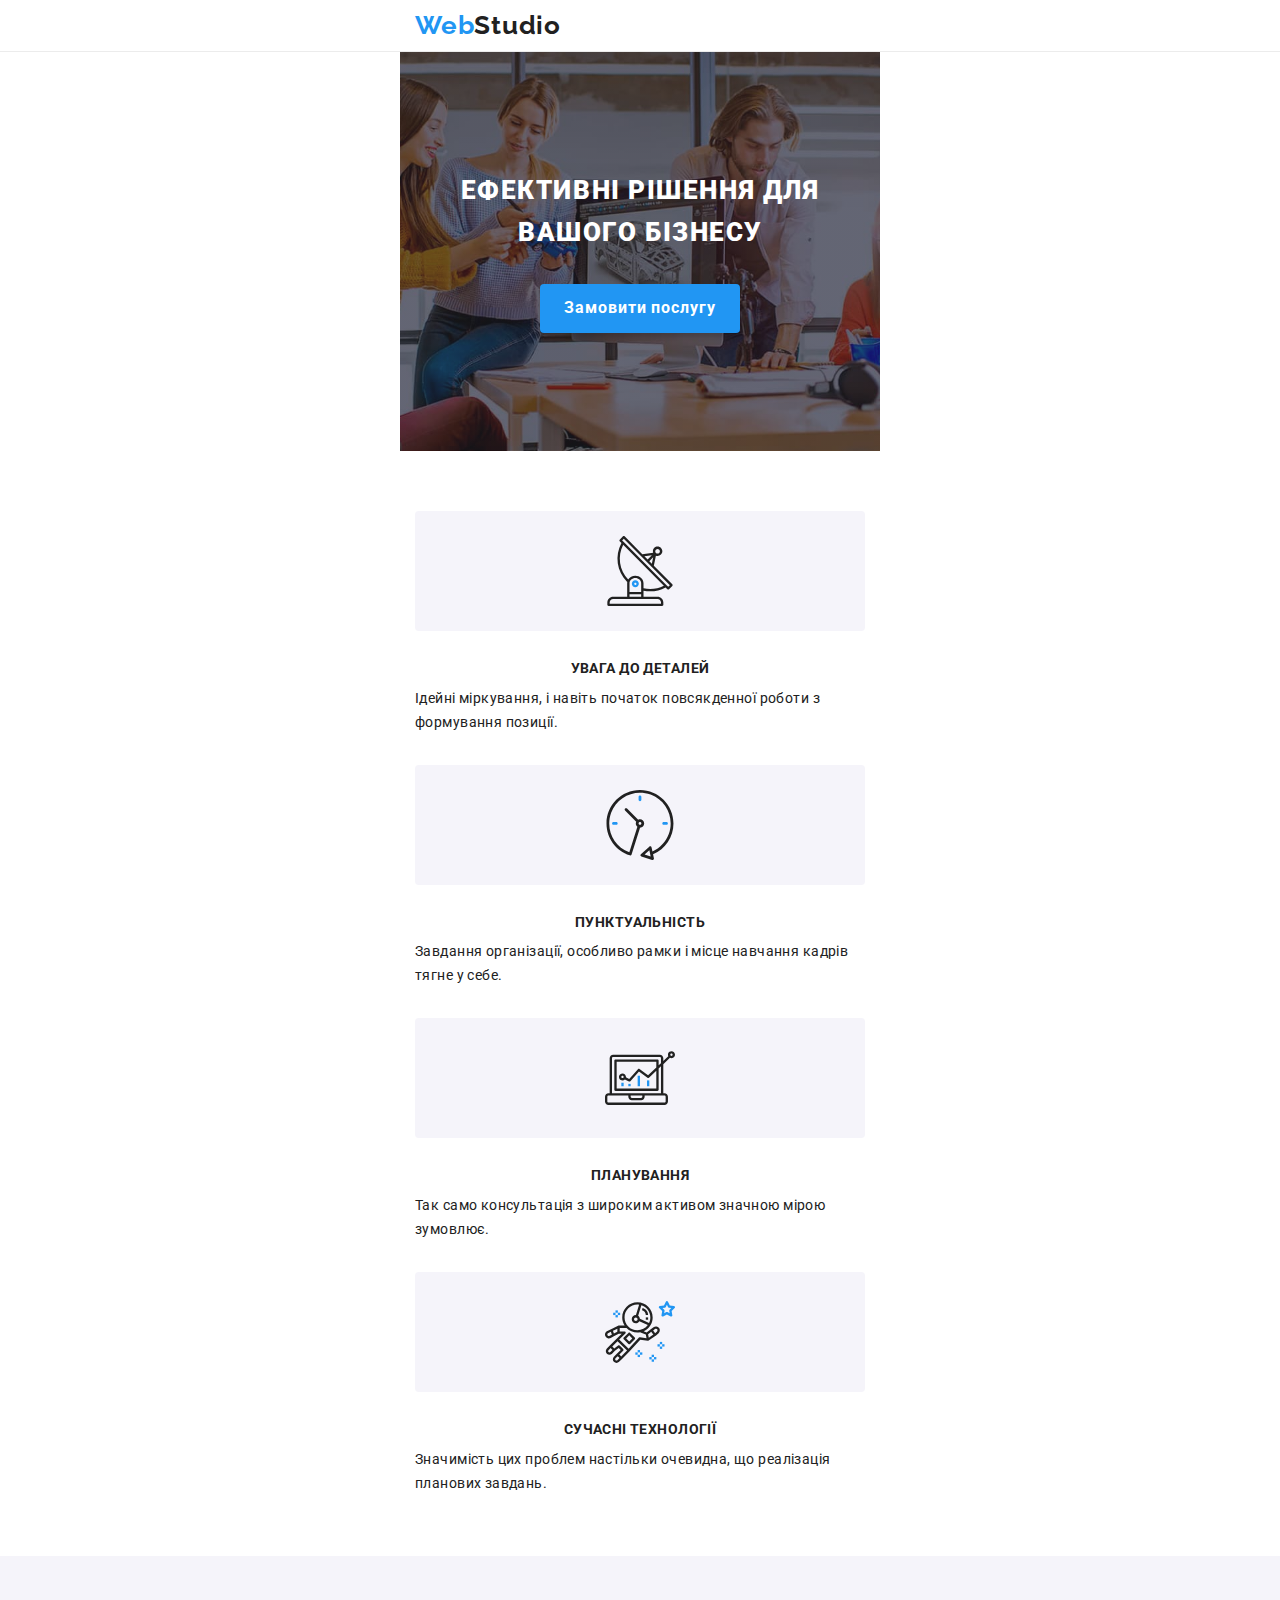
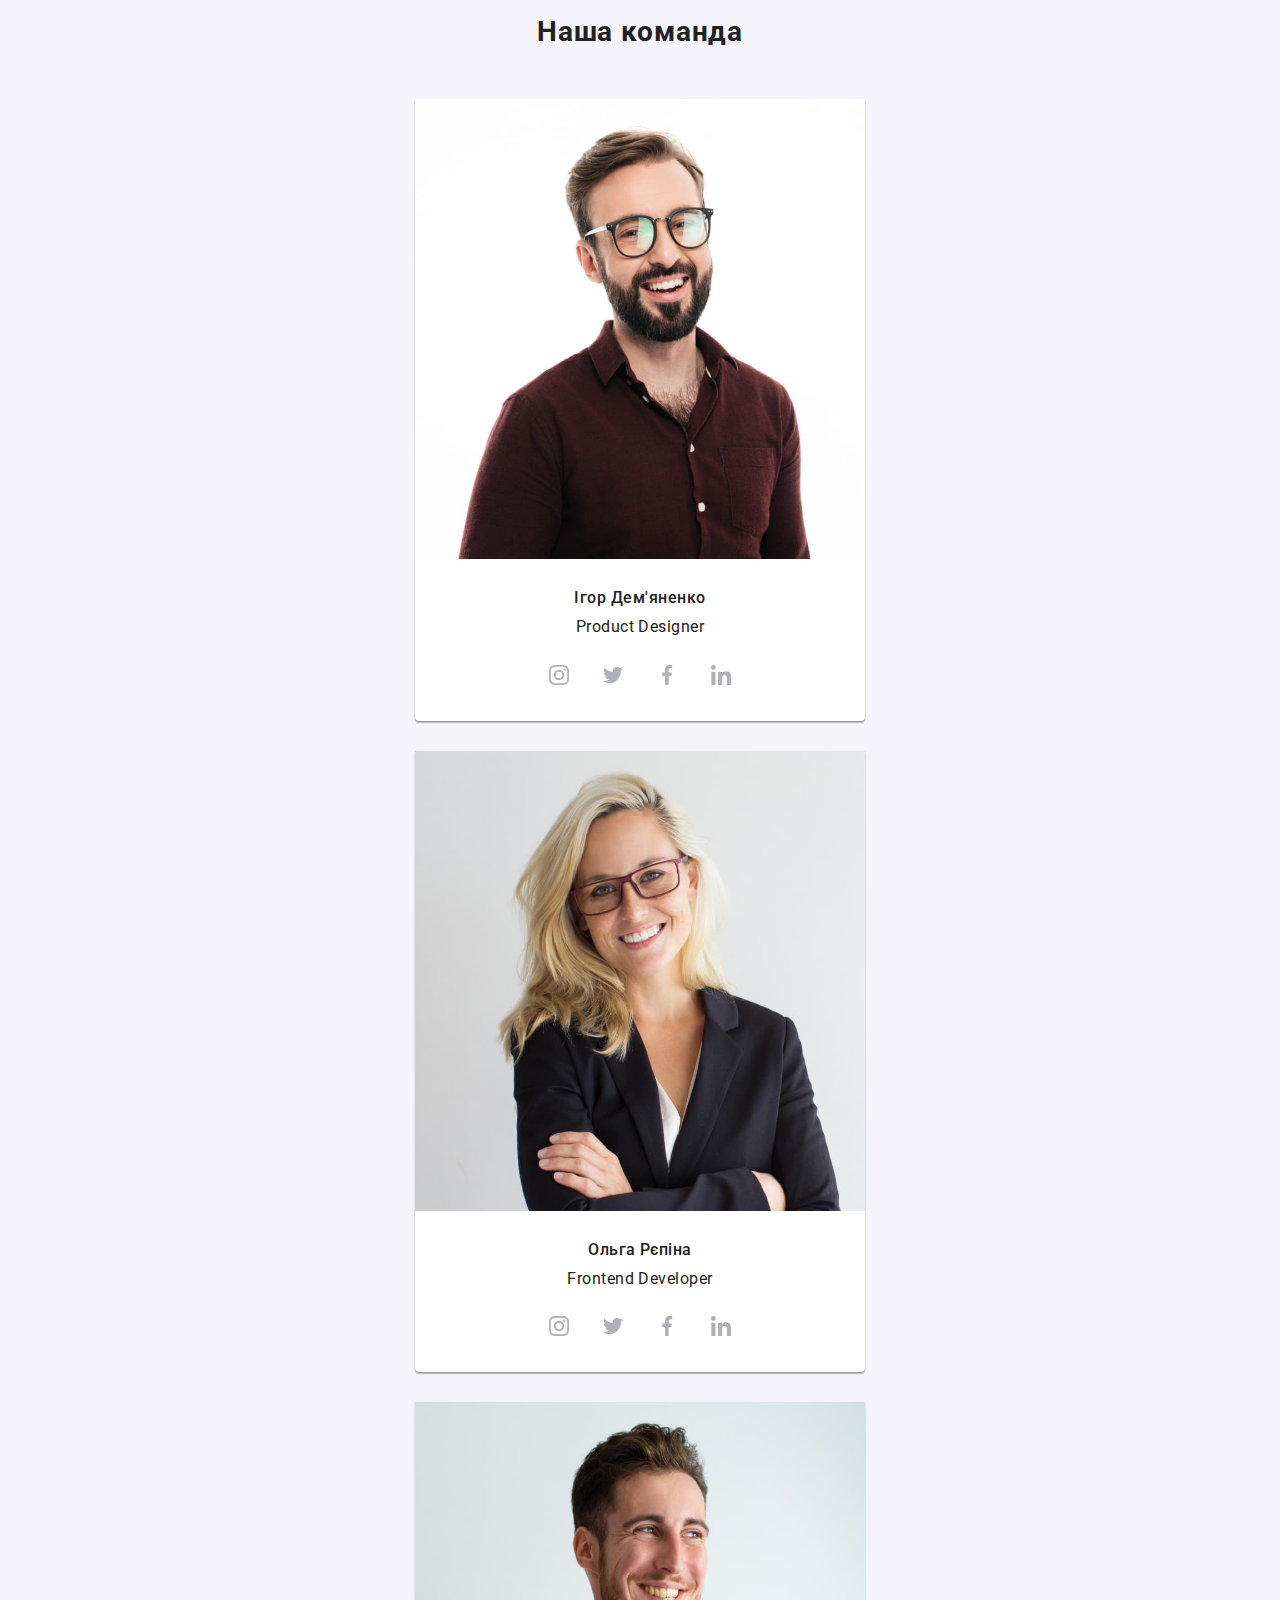
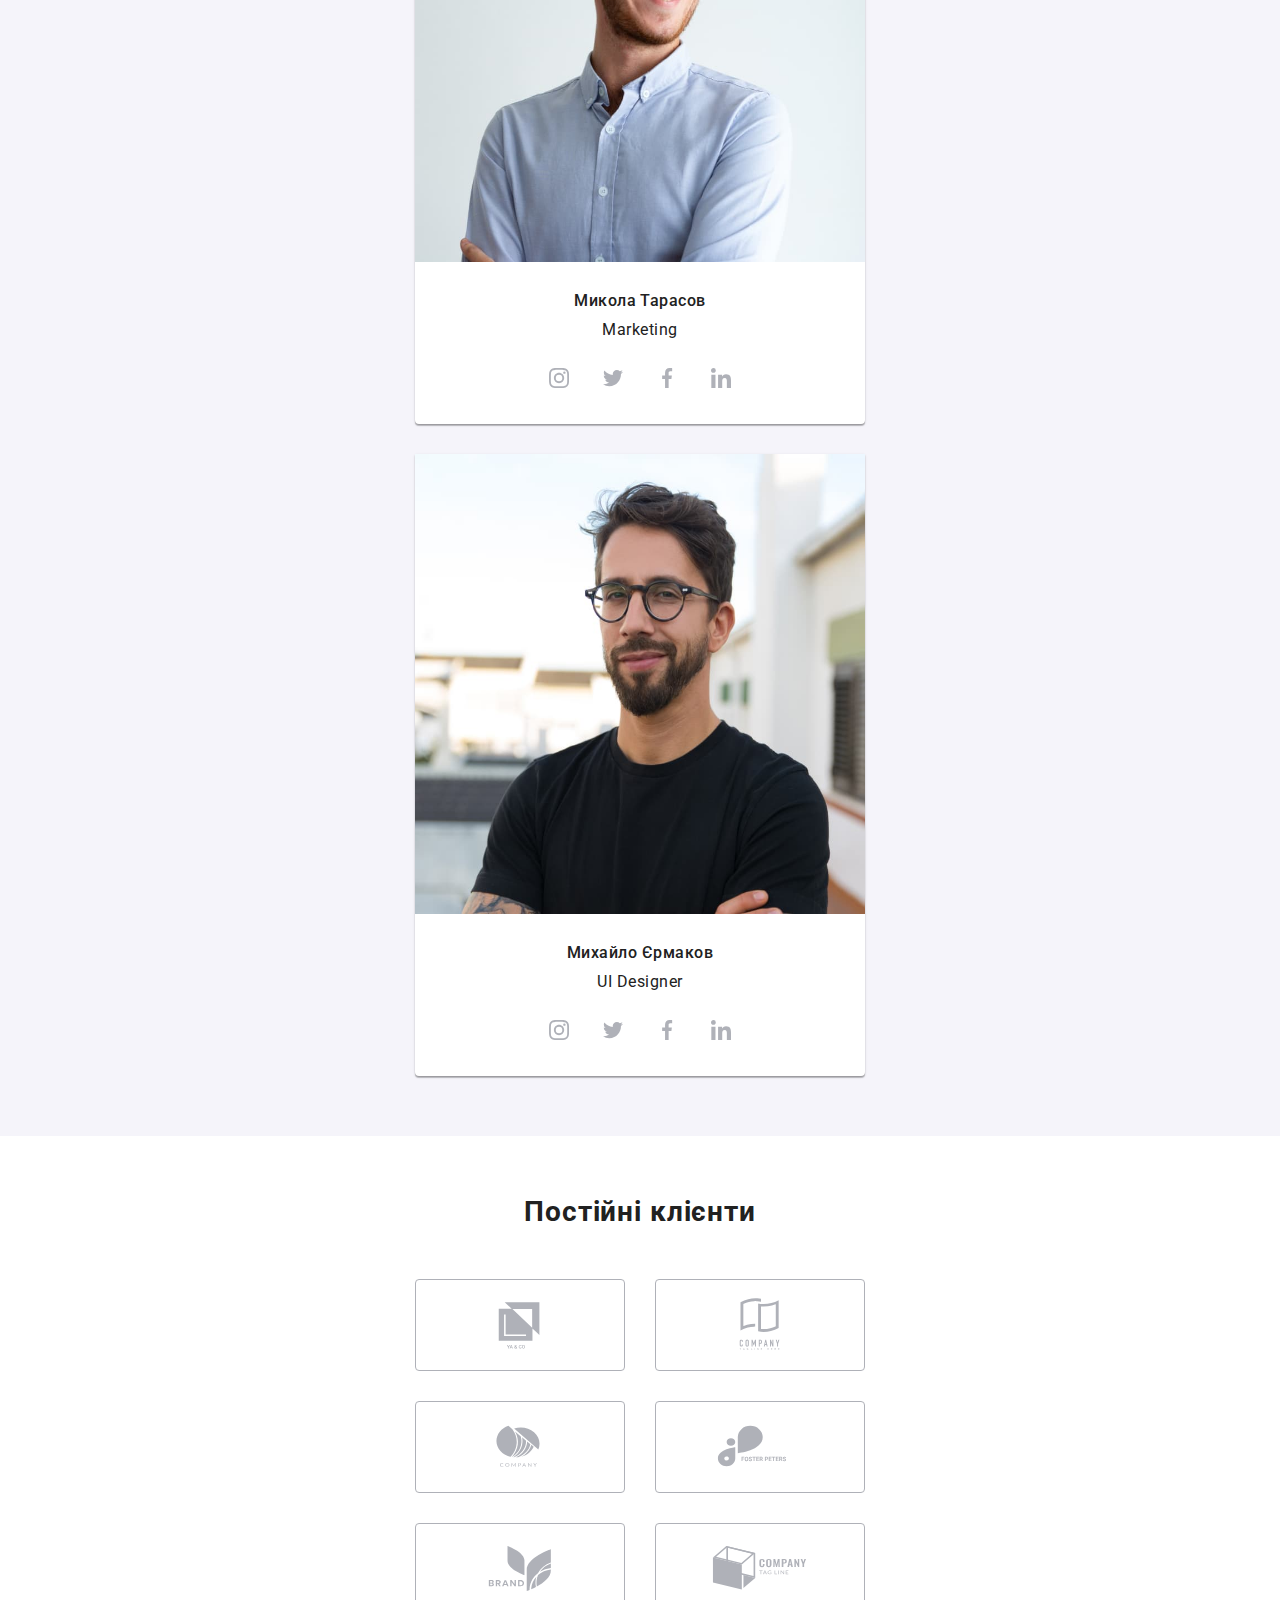
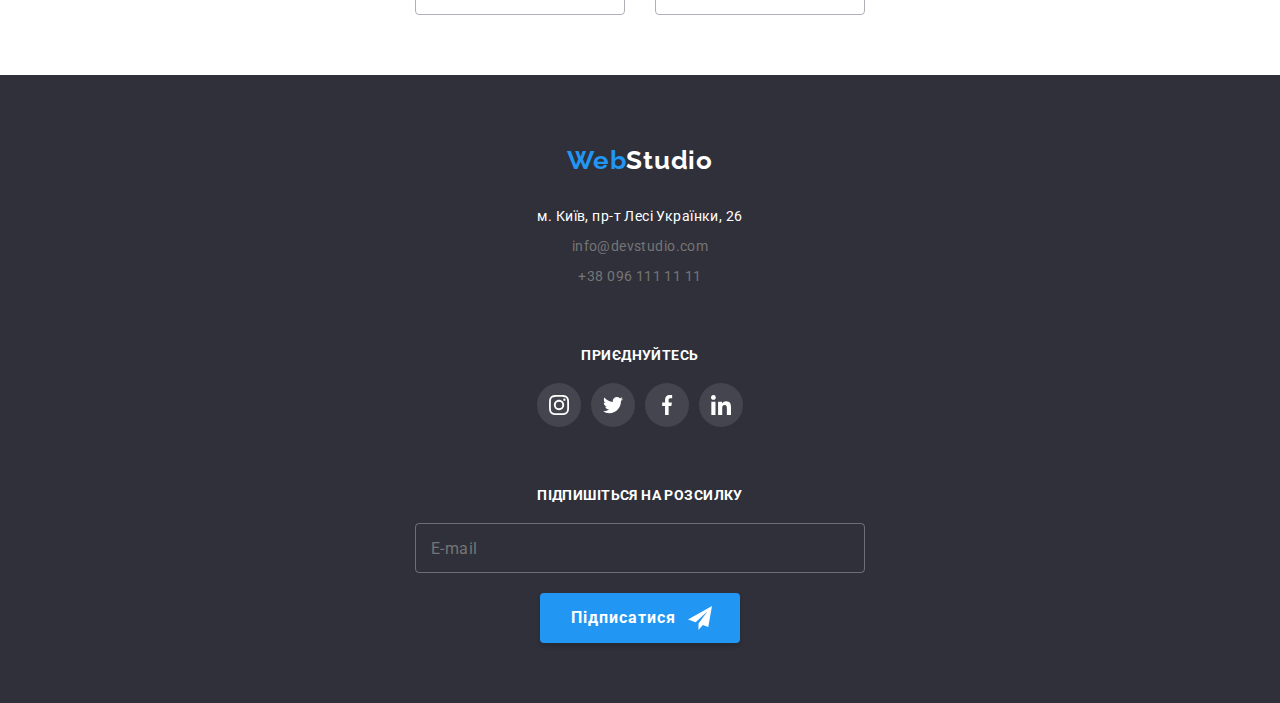
==== commit 3ea14798: "ended mobile-version" ====
--- a/index.html
+++ b/index.html
@@ -70,11 +70,18 @@
             >
           </li>
         </ul>
-        <button class="header__open-button js-open-menu" type="button">
-          123
+        <button
+          class="header__open-button js-open-menu"
+          type="button"
+          aria-expanded="false"
+          aria-controls="mobile-menu"
+        >
+          <div class="header__custom-icon"></div>
+          <div class="header__custom-icon"></div>
+          <div class="header__custom-icon"></div>
         </button>
 
-        <div data-modal class="js-menu-container mobile-menu is-hidden">
+        <div id="mobile-menu" class="js-menu-container mobile-menu">
           <button class="header__close-button js-close-menu" type="button">
             123
           </button>
@@ -549,7 +556,7 @@
       </div>
     </footer>
     <!-- modal window -->
-    <!-- <div data-modal class="backdrop is-hidden">
+    <div data-modal class="backdrop is-hidden">
       <div class="modal">
         <button data-modal-close class="modal-button" type="button">
           <svg class="close-svg" width="11" height="11">
@@ -627,7 +634,7 @@
           </div>
         </form>
       </div>
-    </div> -->
+    </div>
     <script src="./js/modal.js"></script>
     <script src="./js/mobile-menu.js"></script>
   </body>
--- a/css/main.min.css
+++ b/css/main.min.css
@@ -1 +1 @@
-:root{--main-color: #212121;--second-color: #757575;--brand-color: #2196F3;--background-color: #2F303A;--white-color: #fff;--timing-function: cubic-bezier(0.4, 0, 0.2, 1);--animation-time: 250ms}body{font-family:"roboto",sans-serif;color:#212121;position:relative}li{list-style:none}button{cursor:pointer;font-family:inherit}a{text-decoration:none}h1,h2,h3,h4,h5,h6,ul,p,button{margin:0;padding:0}.container{margin-left:auto;margin-right:auto;padding-left:15px;padding-right:15px;max-width:480px}.section{padding-top:60px;padding-bottom:60px}.section-title{font-weight:700;font-size:28px;line-height:1.178;text-align:center;letter-spacing:.03em;margin-bottom:50px}.logo{color:#2196f3;font-family:Raleway;font-style:normal;font-weight:700;font-size:26px;line-height:1.2;letter-spacing:.03em;padding-top:10px;padding-bottom:10px}.header__logo{margin-right:93px}.header__logo-part{color:#212121}.footer__logo-part{color:#fff}.brand-button{background-color:#2196f3;display:block;font-weight:700;font-size:16px;line-height:1.8;text-align:center;border-radius:4px;letter-spacing:.06em;border:none;margin-left:auto;margin-right:auto;-webkit-box-align:center;-ms-flex-align:center;align-items:center;-webkit-box-shadow:0px 4px 4px rgba(0,0,0,.15);box-shadow:0px 4px 4px rgba(0,0,0,.15);-webkit-transition:background-color 250ms cubic-bezier(0.4, 0, 0.2, 1);transition:background-color 250ms cubic-bezier(0.4, 0, 0.2, 1);color:#fff}.brand-button:hover,.brand-button:focus{background-color:#188ce8}.btn-portfolio{border:0;font-weight:500;font-size:16px;line-height:1.6;padding:6px 22px 6px 22px;border-radius:4px;-webkit-transition:background-color 250ms cubic-bezier(0.4, 0, 0.2, 1),color 250ms cubic-bezier(0.4, 0, 0.2, 1);transition:background-color 250ms cubic-bezier(0.4, 0, 0.2, 1),color 250ms cubic-bezier(0.4, 0, 0.2, 1)}.btn-portfolio:hover,.btn-portfolio:focus{background-color:#2196f3}.btn-first{padding:6px 25px 6px 25px}.btns-sort{display:-webkit-box;display:-ms-flexbox;display:flex;-webkit-column-gap:8px;-moz-column-gap:8px;column-gap:8px;-webkit-box-pack:center;-ms-flex-pack:center;justify-content:center;margin-bottom:50px}.btn-gray{background-color:#f5f4fa}.modal-form{padding:40px}.modal-input{display:-webkit-box;display:-ms-flexbox;display:flex;-webkit-box-orient:vertical;-webkit-box-direction:normal;-ms-flex-direction:column;flex-direction:column;-webkit-box-align:center;-ms-flex-align:center;align-items:center}.input-container{display:-webkit-box;display:-ms-flexbox;display:flex;-webkit-box-orient:vertical;-webkit-box-direction:normal;-ms-flex-direction:column;flex-direction:column;margin-bottom:10px}.modal-title{font-weight:700;font-size:20px;line-height:1.15;text-align:center;letter-spacing:.03em;margin-bottom:12px}.modal-label{font-size:12px;line-height:1.166;letter-spacing:.01em;margin-bottom:4px}.input-area{width:448px;height:40px;border:1px solid rgba(33,33,33,.2);border-radius:4px;-webkit-transition:border 250ms cubic-bezier(0.4, 0, 0.2, 1);transition:border 250ms cubic-bezier(0.4, 0, 0.2, 1);padding:12px 42px}.comment-area{width:448px;height:120px;padding:12px 16px;font-size:12px;letter-spacing:.01em;border:1px solid rgba(33,33,33,.2);border-radius:4px;margin-bottom:20px;resize:none;-webkit-transition:border 250ms cubic-bezier(0.4, 0, 0.2, 1);transition:border 250ms cubic-bezier(0.4, 0, 0.2, 1)}.modal-input .brand-button{margin-top:30px;padding:10px 52px}.input-area:focus,.comment-area:focus{outline:none;border:1px solid #2196f3}.policy-label{display:-webkit-box;display:-ms-flexbox;display:flex;-webkit-box-align:center;-ms-flex-align:center;align-items:center}.policy-text,.policy-ref{font-size:14px;line-height:1.71;letter-spacing:.03em;padding-top:2px}.policy-ref{color:#2196f3;-webkit-text-decoration-line:underline;text-decoration-line:underline;margin-left:7px}.checkbox-icon{display:block;width:16px;height:15px;border:2px solid #212121;border-radius:3px;margin-right:7px;-webkit-transition:background-color 250ms cubic-bezier(0.4, 0, 0.2, 1),border-color 250ms cubic-bezier(0.4, 0, 0.2, 1);transition:background-color 250ms cubic-bezier(0.4, 0, 0.2, 1),border-color 250ms cubic-bezier(0.4, 0, 0.2, 1)}.modal-input input[type=checkbox]:checked+.checkbox-icon{background-image:url(../images/icons/Vector.svg);background-color:#2196f3;border-color:#2196f3;border-radius:3px;background-repeat:no-repeat;background-position:center;background-origin:border-box}.modal-input input[type=checkbox]{-webkit-appearance:none;-moz-appearance:none;appearance:none;position:absolute}.input-svg{position:relative}.modal-icon{position:absolute;top:50%;-webkit-transform:translateY(-50%);transform:translateY(-50%);left:12px;width:18px;height:18px;-webkit-transition:fill 250ms cubic-bezier(0.4, 0, 0.2, 1);transition:fill 250ms cubic-bezier(0.4, 0, 0.2, 1)}.input-svg:focus-within .modal-icon{fill:#2196f3}.subscribe-form{gap:12px}.subscribe-form__input{width:100%;height:50px;padding:16px 15px;font-size:16px;line-height:1.25;letter-spacing:.03em;background-color:inherit;border:1px solid rgba(255,255,255,.3);border-radius:4px;color:#fff;margin-bottom:20px}.social-list{display:-webkit-box;display:-ms-flexbox;display:flex;-webkit-box-pack:center;-ms-flex-pack:center;justify-content:center}.social-list__item{height:44px;width:44px}.social-list__item:not(:last-child){margin-right:10px}.social-list__link{display:-webkit-box;display:-ms-flexbox;display:flex;-webkit-box-align:center;-ms-flex-align:center;align-items:center;-webkit-box-pack:center;-ms-flex-pack:center;justify-content:center;width:100%;height:100%;border-radius:50%;fill:#afb1b8;-webkit-transition:background-color 250ms cubic-bezier(0.4, 0, 0.2, 1),fill 250ms cubic-bezier(0.4, 0, 0.2, 1);transition:background-color 250ms cubic-bezier(0.4, 0, 0.2, 1),fill 250ms cubic-bezier(0.4, 0, 0.2, 1)}.social-list__link:hover,.social-list__link:focus{fill:#fff;background-color:#188ce8}.social-list__svg{height:20px;width:20px}.mobile-menu{position:fixed;top:0;left:0;width:100%;height:100%;padding:48px 83px 48px 40px;background-color:#fff;display:-webkit-box;display:-ms-flexbox;display:flex;-webkit-box-orient:vertical;-webkit-box-direction:normal;-ms-flex-direction:column;flex-direction:column;-webkit-box-pack:justify;-ms-flex-pack:justify;justify-content:space-between}.header__close-button{position:absolute;top:0;right:0;margin-top:10px;margin-right:15px}.mobile-menu__item:not(:last-child){margin-bottom:32px}.mobile-menu__nav-link{font-weight:500;font-size:40px;line-height:1.175;letter-spacing:.02em;color:#212121}.mobile-menu__nav-link--current{color:#2196f3}.mobile-menu__contact-list{margin-bottom:63px}.mobile-menu__contact-link{font-weight:500;font-size:24px;line-height:1.16;letter-spacing:.02em;color:#757575}.mobile-menu__contact-link--attention{font-size:34px;color:#2196f3}.mobile-menu__social-list{display:-webkit-box;display:-ms-flexbox;display:flex;gap:10px;-webkit-box-pack:center;-ms-flex-pack:center;justify-content:center}.mobile-menu__social-link{font-weight:500;font-size:18px;line-height:22px;letter-spacing:.02em;color:#2196f3;display:-webkit-box;display:-ms-flexbox;display:flex;-webkit-box-align:center;-ms-flex-align:center;align-items:center}.mobile-menu__social-link:not(.mobile-menu__social-link--no-stick)::after{content:"";margin-left:10px;display:block;width:1px;height:18px;background-color:#757575}.header{border-bottom:1px solid #ececec}.header__container{display:-webkit-box;display:-ms-flexbox;display:flex;-webkit-box-pack:justify;-ms-flex-pack:justify;justify-content:space-between}.pagination{display:-webkit-box;display:-ms-flexbox;display:flex;-webkit-box-align:center;-ms-flex-align:center;align-items:center}.header__logo{margin-right:93px}.pagination__link{color:#212121}.pagination__list{display:-webkit-box;display:-ms-flexbox;display:flex;-webkit-box-align:center;-ms-flex-align:center;align-items:center;-webkit-column-gap:50px;-moz-column-gap:50px;column-gap:50px;display:none}.header__link{font-weight:500;font-size:14px;line-height:1.14;letter-spacing:.02em;padding-top:32px;padding-bottom:32px;display:-webkit-box;display:-ms-flexbox;display:flex;-webkit-box-align:center;-ms-flex-align:center;align-items:center}.contact-list{display:-webkit-box;display:-ms-flexbox;display:flex;-webkit-column-gap:50px;-moz-column-gap:50px;column-gap:50px;display:none}.header__contact-list{margin-left:auto}.contact-list__link{color:#757575}.contact-list__icon{margin-right:10px;fill:currentColor}.contact-list__icon--mail{width:16px;height:12px}.contact-list__icon--tel{width:10px;height:16px}.link-hover,.header__link,.footer__link{-webkit-transition:color 250ms cubic-bezier(0.4, 0, 0.2, 1),fill 250ms cubic-bezier(0.4, 0, 0.2, 1);transition:color 250ms cubic-bezier(0.4, 0, 0.2, 1),fill 250ms cubic-bezier(0.4, 0, 0.2, 1)}.link-hover:hover,.link-hover:focus,.header__link:hover,.header__link:focus{color:#2196f3;fill:#2196f3}.pagination__link--notactive{position:relative}[aria-current]{color:#2196f3;position:relative}[aria-current]::after,.pagination__link--notactive::after{content:"";position:absolute;bottom:-1.5px;left:0px;width:100%;height:4px;border-radius:2px;background-color:#2196f3}.pagination__link--notactive::after{opacity:0;-webkit-transform:scaleX(0);transform:scaleX(0);-webkit-transition:opacity 250ms cubic-bezier(0.4, 0, 0.2, 1),-webkit-transform 250ms cubic-bezier(0.4, 0, 0.2, 1);transition:opacity 250ms cubic-bezier(0.4, 0, 0.2, 1),-webkit-transform 250ms cubic-bezier(0.4, 0, 0.2, 1);transition:transform 250ms cubic-bezier(0.4, 0, 0.2, 1),opacity 250ms cubic-bezier(0.4, 0, 0.2, 1);transition:transform 250ms cubic-bezier(0.4, 0, 0.2, 1),opacity 250ms cubic-bezier(0.4, 0, 0.2, 1),-webkit-transform 250ms cubic-bezier(0.4, 0, 0.2, 1)}.pagination__link--notactive:hover::after,.pagination__link--notactive:focus::after{opacity:1;-webkit-transform:scaleX(1);transform:scaleX(1)}.footer{background-color:#2f303a;padding-top:60px;padding-bottom:60px}.footer__container{gap:70px;-webkit-box-align:baseline;-ms-flex-align:baseline;align-items:baseline}.footer__logo{text-align:center;margin-left:auto;margin-right:auto;display:block}.footer__logo-part{color:#fff}.footer__adress{margin-top:20px;margin-left:auto;margin-right:auto}.footer__links-container{margin-bottom:60px;margin-top:60px}.footer__link{font-size:14px;line-height:1.5;text-decoration:none;font-style:normal;display:block;letter-spacing:.03em;color:#757575;text-align:center}.footer__link:not(:last-child){margin-bottom:9px}.footer__link:first-child{color:#fff}.footer__link:hover,.footer__link:focus{color:#2196f3}.footer-list{display:-webkit-box;display:-ms-flexbox;display:flex}.footer-title{margin-bottom:20px;text-transform:uppercase;color:#fff;font-weight:700;font-size:14px;line-height:16px;letter-spacing:.03em;text-transform:uppercase;text-align:center}.footer__social-link{background-color:rgba(255,255,255,.1019607843);border-radius:50%;display:-webkit-box;display:-ms-flexbox;display:flex;-webkit-box-align:center;-ms-flex-align:center;align-items:center;-webkit-box-pack:center;-ms-flex-pack:center;justify-content:center;width:100%;height:100%;fill:#fff}.footer__brand-button{padding:10px 28px 10px 31px;display:-webkit-box;display:-ms-flexbox;display:flex;-webkit-box-align:center;-ms-flex-align:center;align-items:center;font-style:normal;font-weight:700;font-size:16px;line-height:1.875;letter-spacing:.06em}.footer__subscribe-icon{margin-left:12px}.hero-section{padding:118px 0;background-color:#2f303a;background-image:-webkit-gradient(linear, left top, right top, from(rgba(47, 48, 58, 0.4)), to(rgba(47, 48, 58, 0.4))),url(../images/background.jpg);background-image:linear-gradient(to right, rgba(47, 48, 58, 0.4), rgba(47, 48, 58, 0.4)),url(../images/background.jpg);background-repeat:no-repeat;background-size:cover;background-position:center;margin-right:auto;margin-left:auto;max-width:480px}.hero-section .brand-button{padding:10px 24px}.hero-title{text-align:center;margin-left:auto;margin-right:auto;margin-bottom:30px;text-transform:uppercase;color:#fff;font-weight:900;font-size:26px;line-height:1.61;letter-spacing:.06em}.features-subtitle{font-weight:700;font-size:14px;line-height:1.14;margin-bottom:10px;letter-spacing:.03em;text-align:center;margin-left:auto;margin-right:auto}.features-image{width:370px;display:block}.features-description{font-size:14px;line-height:1.71;letter-spacing:.03em;margin-left:auto;margin-right:auto}.features-title{display:none;margin-left:auto;margin-right:auto}.features-images{display:none}.features-li{margin:0 auto}.features-li:not(:last-child){margin-bottom:30px}.features-li::before{content:"";display:block;width:100%;height:120px;margin-bottom:30px;border-radius:4px;background-color:#f5f4fa;background-repeat:no-repeat;background-position:center;margin-right:auto;margin-left:auto}.antenna-img::before{background-image:url(../images/icons/antenna.svg)}.clock-img::before{background-image:url(../images/icons/clock.svg)}.diagramma-img::before{background-image:url(../images/icons/diagram.svg)}.astronaut-img::before{background-image:url(../images/icons/astronaut.svg)}.features-item{position:relative}.features-overlay{position:absolute;bottom:0;padding:27px 0;width:100%;background-color:rgba(47,48,58,.8);color:#fff;font-weight:700;font-size:14px;line-height:16px;text-align:center;letter-spacing:.03em;text-transform:uppercase;text-align:center}.team-section{background-color:#f5f4fa}.team-card:not(:last-child){margin-bottom:30px}.team-card{background-color:#fff;max-width:450px;-webkit-box-shadow:0px 1px 3px rgba(0,0,0,.12),0px 1px 1px rgba(0,0,0,.14),0px 2px 1px rgba(0,0,0,.2);box-shadow:0px 1px 3px rgba(0,0,0,.12),0px 1px 1px rgba(0,0,0,.14),0px 2px 1px rgba(0,0,0,.2);border-radius:0px 0px 4px 4px;padding-bottom:24px}.team-card__image{display:block;margin-bottom:30px;width:100%;height:460px}.team-card__name{font-size:16px;font-weight:500;margin-bottom:10px}.team-card__role{margin-bottom:16px}.team-card__name,.team-card__role{text-align:center;line-height:1.18;letter-spacing:.03em}.clients-list{display:-webkit-box;display:-ms-flexbox;display:flex;-ms-flex-wrap:wrap;flex-wrap:wrap;gap:30px;-webkit-box-pack:center;-ms-flex-pack:center;justify-content:center}.clients-item{width:210px;height:92px}.clients-link{border:1px solid #afb1b8;border-radius:4px;display:-webkit-box;display:-ms-flexbox;display:flex;width:100%;height:100%;-webkit-box-align:center;-ms-flex-align:center;align-items:center;-webkit-box-pack:center;-ms-flex-pack:center;justify-content:center;fill:#afb1b8}.clients-link:hover,.clients-link:focus{border:1px solid #2196f3}.clients-icon{width:106px;height:60px}.backdrop{position:fixed;top:0;left:0;width:100%;height:100%;background-color:rgba(0,0,0,.2);-webkit-transition:opacity 250ms cubic-bezier(0.4, 0, 0.2, 1),visibility 250ms cubic-bezier(0.4, 0, 0.2, 1);transition:opacity 250ms cubic-bezier(0.4, 0, 0.2, 1),visibility 250ms cubic-bezier(0.4, 0, 0.2, 1)}.is-hidden{visibility:hidden;pointer-events:none;opacity:0}.modal{position:absolute;top:50%;left:50%;-webkit-transform:translate(-50%, -50%);transform:translate(-50%, -50%);background-color:#fff;-webkit-box-shadow:0px 1px 3px rgba(0,0,0,.12),0px 1px 1px rgba(0,0,0,.14),0px 2px 1px rgba(0,0,0,.2);box-shadow:0px 1px 3px rgba(0,0,0,.12),0px 1px 1px rgba(0,0,0,.14),0px 2px 1px rgba(0,0,0,.2)}.modal-button{position:absolute;top:1%;right:1%;border:none;background-color:#fff;width:30px;height:30px;border:1px solid rgba(0,0,0,.1019607843);border-radius:50%;-webkit-transition:border 250ms cubic-bezier(0.4, 0, 0.2, 1);transition:border 250ms cubic-bezier(0.4, 0, 0.2, 1)}.modal-button:hover .close-svg,.modal-button:focus .close-svg,.modal-button:focus,.modal-button:hover{fill:#2196f3;border-color:#2196f3}.close-svg{-webkit-box-align:center;-ms-flex-align:center;align-items:center;-webkit-transition:fill 250ms cubic-bezier(0.4, 0, 0.2, 1);transition:fill 250ms cubic-bezier(0.4, 0, 0.2, 1);fill:#000}.no-scroll{overflow:hidden}/*# sourceMappingURL=main.min.css.map */+:root{--main-color: #212121;--second-color: #757575;--brand-color: #2196F3;--background-color: #2F303A;--white-color: #fff;--timing-function: cubic-bezier(0.4, 0, 0.2, 1);--animation-time: 250ms}body{font-family:"roboto",sans-serif;color:#212121;position:relative}li{list-style:none}button{cursor:pointer;font-family:inherit}a{text-decoration:none}h1,h2,h3,h4,h5,h6,ul,p,button{margin:0;padding:0}.container{margin-left:auto;margin-right:auto;padding-left:15px;padding-right:15px;max-width:480px}.section{padding-top:60px;padding-bottom:60px}.section-title{font-weight:700;font-size:28px;line-height:1.178;text-align:center;letter-spacing:.03em;margin-bottom:50px}.logo{color:#2196f3;font-family:Raleway;font-style:normal;font-weight:700;font-size:26px;line-height:1.2;letter-spacing:.03em;padding-top:10px;padding-bottom:10px}.header__logo-part{color:#212121}.footer__logo-part{color:#fff}.brand-button{background-color:#2196f3;display:block;font-weight:700;font-size:16px;line-height:1.8;text-align:center;border-radius:4px;letter-spacing:.06em;border:none;margin-left:auto;margin-right:auto;-webkit-box-align:center;-ms-flex-align:center;align-items:center;-webkit-box-shadow:0px 4px 4px rgba(0,0,0,.15);box-shadow:0px 4px 4px rgba(0,0,0,.15);-webkit-transition:background-color 250ms cubic-bezier(0.4, 0, 0.2, 1);transition:background-color 250ms cubic-bezier(0.4, 0, 0.2, 1);color:#fff}.brand-button:hover,.brand-button:focus{background-color:#188ce8}.btn-portfolio{border:0;font-weight:500;font-size:16px;line-height:1.6;letter-spacing:.03em;padding:6px 22px 6px 22px;border-radius:4px;-webkit-transition:background-color 250ms cubic-bezier(0.4, 0, 0.2, 1),color 250ms cubic-bezier(0.4, 0, 0.2, 1);transition:background-color 250ms cubic-bezier(0.4, 0, 0.2, 1),color 250ms cubic-bezier(0.4, 0, 0.2, 1)}.btn-portfolio:hover,.btn-portfolio:focus{color:#fff;background-color:#2196f3}.btn-first{padding:6px 25px 6px 25px}.btns-sort{display:-webkit-box;display:-ms-flexbox;display:flex;-webkit-column-gap:8px;-moz-column-gap:8px;column-gap:8px;row-gap:15px;-ms-flex-wrap:wrap;flex-wrap:wrap;margin-bottom:40px}@media screen and (max-width: 787px){.btns-sort{max-width:400px}}.btn-gray{background-color:#f5f4fa}.modal-form{padding:40px}.modal-input{display:-webkit-box;display:-ms-flexbox;display:flex;-webkit-box-orient:vertical;-webkit-box-direction:normal;-ms-flex-direction:column;flex-direction:column;-webkit-box-align:center;-ms-flex-align:center;align-items:center}.input-container{display:-webkit-box;display:-ms-flexbox;display:flex;-webkit-box-orient:vertical;-webkit-box-direction:normal;-ms-flex-direction:column;flex-direction:column;margin-bottom:10px;width:100%}.modal-title{font-weight:700;font-size:20px;line-height:1.15;text-align:center;letter-spacing:.03em;margin-bottom:12px}.modal-label{font-size:12px;line-height:1.166;letter-spacing:.01em;margin-bottom:4px}.input-area{width:100%;height:40px;border:1px solid rgba(33,33,33,.2);border-radius:4px;-webkit-transition:border 250ms cubic-bezier(0.4, 0, 0.2, 1);transition:border 250ms cubic-bezier(0.4, 0, 0.2, 1);padding:12px 42px}.comment-area{width:100%;height:120px;padding:12px 16px;font-size:12px;letter-spacing:.01em;border:1px solid rgba(33,33,33,.2);border-radius:4px;margin-bottom:20px;resize:none;-webkit-transition:border 250ms cubic-bezier(0.4, 0, 0.2, 1);transition:border 250ms cubic-bezier(0.4, 0, 0.2, 1)}.modal-input .brand-button{margin-top:30px;padding:10px 52px}.input-area:focus,.comment-area:focus{outline:none;border:1px solid #2196f3}.policy-label{display:-webkit-box;display:-ms-flexbox;display:flex;-webkit-box-align:center;-ms-flex-align:center;align-items:center;-ms-flex-wrap:wrap;flex-wrap:wrap;-webkit-box-pack:center;-ms-flex-pack:center;justify-content:center}.policy-text,.policy-ref{font-size:12px;line-height:1.16;letter-spacing:.03em;padding-top:2px}.policy-ref{color:#2196f3;-webkit-text-decoration-line:underline;text-decoration-line:underline;margin-left:7px}.checkbox-icon{display:block;width:16px;height:15px;border:2px solid #212121;border-radius:3px;margin-right:7px;-webkit-transition:background-color 250ms cubic-bezier(0.4, 0, 0.2, 1),border-color 250ms cubic-bezier(0.4, 0, 0.2, 1);transition:background-color 250ms cubic-bezier(0.4, 0, 0.2, 1),border-color 250ms cubic-bezier(0.4, 0, 0.2, 1)}.modal-input input[type=checkbox]:checked+.checkbox-icon{background-image:url(../images/icons/Vector.svg);background-color:#2196f3;border-color:#2196f3;border-radius:3px;background-repeat:no-repeat;background-position:center;background-origin:border-box}.modal-input input[type=checkbox]{-webkit-appearance:none;-moz-appearance:none;appearance:none;position:absolute}.input-svg{position:relative}.modal-icon{position:absolute;top:50%;-webkit-transform:translateY(-50%);transform:translateY(-50%);left:12px;width:18px;height:18px;-webkit-transition:fill 250ms cubic-bezier(0.4, 0, 0.2, 1);transition:fill 250ms cubic-bezier(0.4, 0, 0.2, 1)}.input-svg:focus-within .modal-icon{fill:#2196f3}.subscribe-form{gap:12px}.subscribe-form__input{width:100%;height:50px;padding:16px 15px;font-size:16px;line-height:1.25;letter-spacing:.03em;background-color:inherit;border:1px solid rgba(255,255,255,.3);border-radius:4px;color:#fff;margin-bottom:20px}.social-list{display:-webkit-box;display:-ms-flexbox;display:flex;-webkit-box-pack:center;-ms-flex-pack:center;justify-content:center;-ms-flex-wrap:wrap;flex-wrap:wrap}.social-list__item{height:44px;width:44px}.social-list__item:not(:last-child){margin-right:10px}.social-list__link{display:-webkit-box;display:-ms-flexbox;display:flex;-webkit-box-align:center;-ms-flex-align:center;align-items:center;-webkit-box-pack:center;-ms-flex-pack:center;justify-content:center;width:100%;height:100%;border-radius:50%;fill:#afb1b8;-webkit-transition:background-color 250ms cubic-bezier(0.4, 0, 0.2, 1),fill 250ms cubic-bezier(0.4, 0, 0.2, 1);transition:background-color 250ms cubic-bezier(0.4, 0, 0.2, 1),fill 250ms cubic-bezier(0.4, 0, 0.2, 1)}.social-list__link:hover,.social-list__link:focus{fill:#fff;background-color:#188ce8}.social-list__svg{height:20px;width:20px}.mobile-menu{position:fixed;top:0;left:0;display:-webkit-box;display:-ms-flexbox;display:flex;width:100%;height:100%;padding:48px 0 48px 40px;background-color:#fff;visibility:hidden;pointer-events:none;-webkit-box-orient:vertical;-webkit-box-direction:normal;-ms-flex-direction:column;flex-direction:column;-webkit-box-pack:justify;-ms-flex-pack:justify;justify-content:space-between;-webkit-transform:translateX(100%);transform:translateX(100%);-webkit-transition:visibility 250ms cubic-bezier(0.4, 0, 0.2, 1),-webkit-transform 250ms cubic-bezier(0.4, 0, 0.2, 1);transition:visibility 250ms cubic-bezier(0.4, 0, 0.2, 1),-webkit-transform 250ms cubic-bezier(0.4, 0, 0.2, 1);transition:visibility 250ms cubic-bezier(0.4, 0, 0.2, 1),transform 250ms cubic-bezier(0.4, 0, 0.2, 1);transition:visibility 250ms cubic-bezier(0.4, 0, 0.2, 1),transform 250ms cubic-bezier(0.4, 0, 0.2, 1),-webkit-transform 250ms cubic-bezier(0.4, 0, 0.2, 1)}.is-open{-webkit-transform:translateX(0);transform:translateX(0);pointer-events:all;visibility:visible}.header__open-button{display:-webkit-box;display:-ms-flexbox;display:flex;gap:4px;-webkit-box-orient:vertical;-webkit-box-direction:normal;-ms-flex-direction:column;flex-direction:column;-webkit-box-pack:center;-ms-flex-pack:center;justify-content:center;background-color:#fff;border:none}@media screen and (min-width: 767px){.header__open-button{display:none}}.header__custom-icon{width:24px;height:3px;background-color:#212121}.header__close-button{position:absolute;top:0;right:0;margin-top:10px;margin-right:15px}.mobile-menu__item:not(:last-child){margin-bottom:32px}.mobile-menu__nav-link{font-weight:500;font-size:40px;line-height:1.175;letter-spacing:.02em;color:#212121}.mobile-menu__nav-link--current,.mobile-menu__nav-link:hover{color:#2196f3}.mobile-menu__contact-list{margin-bottom:63px}.mobile-menu__contact-link{font-weight:500;font-size:24px;line-height:1.16;letter-spacing:.02em;color:#757575}.mobile-menu__contact-link--attention{font-size:34px;color:#2196f3}.mobile-menu__social-list{display:-webkit-box;display:-ms-flexbox;display:flex;gap:10px;-ms-flex-wrap:wrap;flex-wrap:wrap}.mobile-menu__social-link{font-weight:500;font-size:18px;line-height:22px;letter-spacing:.02em;color:#2196f3;display:-webkit-box;display:-ms-flexbox;display:flex;-webkit-box-align:center;-ms-flex-align:center;align-items:center}.mobile-menu__social-link:not(.mobile-menu__social-link--no-stick)::after{content:"";margin-left:10px;display:block;width:1px;height:18px;background-color:#757575}.header{border-bottom:1px solid #ececec}.header__container{display:-webkit-box;display:-ms-flexbox;display:flex;-webkit-box-pack:justify;-ms-flex-pack:justify;justify-content:space-between}.pagination{display:-webkit-box;display:-ms-flexbox;display:flex;-webkit-box-align:center;-ms-flex-align:center;align-items:center}.pagination__link{color:#212121}.pagination__list{display:-webkit-box;display:-ms-flexbox;display:flex;-webkit-box-align:center;-ms-flex-align:center;align-items:center;-webkit-column-gap:50px;-moz-column-gap:50px;column-gap:50px;display:none}.header__link{font-weight:500;font-size:14px;line-height:1.14;letter-spacing:.02em;padding-top:32px;padding-bottom:32px;display:-webkit-box;display:-ms-flexbox;display:flex;-webkit-box-align:center;-ms-flex-align:center;align-items:center}.contact-list{display:-webkit-box;display:-ms-flexbox;display:flex;-webkit-column-gap:50px;-moz-column-gap:50px;column-gap:50px;display:none}.header__contact-list{margin-left:auto}.contact-list__link{color:#757575}.contact-list__icon{margin-right:10px;fill:currentColor}.contact-list__icon--mail{width:16px;height:12px}.contact-list__icon--tel{width:10px;height:16px}.link-hover,.header__link,.footer__link{-webkit-transition:color 250ms cubic-bezier(0.4, 0, 0.2, 1),fill 250ms cubic-bezier(0.4, 0, 0.2, 1);transition:color 250ms cubic-bezier(0.4, 0, 0.2, 1),fill 250ms cubic-bezier(0.4, 0, 0.2, 1)}.link-hover:hover,.link-hover:focus,.header__link:hover,.header__link:focus{color:#2196f3;fill:#2196f3}.pagination__link--notactive{position:relative}[aria-current]{color:#2196f3;position:relative}[aria-current]::after,.pagination__link--notactive::after{content:"";position:absolute;bottom:-1.5px;left:0px;width:100%;height:4px;border-radius:2px;background-color:#2196f3}.pagination__link--notactive::after{opacity:0;-webkit-transform:scaleX(0);transform:scaleX(0);-webkit-transition:opacity 250ms cubic-bezier(0.4, 0, 0.2, 1),-webkit-transform 250ms cubic-bezier(0.4, 0, 0.2, 1);transition:opacity 250ms cubic-bezier(0.4, 0, 0.2, 1),-webkit-transform 250ms cubic-bezier(0.4, 0, 0.2, 1);transition:transform 250ms cubic-bezier(0.4, 0, 0.2, 1),opacity 250ms cubic-bezier(0.4, 0, 0.2, 1);transition:transform 250ms cubic-bezier(0.4, 0, 0.2, 1),opacity 250ms cubic-bezier(0.4, 0, 0.2, 1),-webkit-transform 250ms cubic-bezier(0.4, 0, 0.2, 1)}.pagination__link--notactive:hover::after,.pagination__link--notactive:focus::after{opacity:1;-webkit-transform:scaleX(1);transform:scaleX(1)}.footer{background-color:#2f303a;padding-top:60px;padding-bottom:60px}.footer__container{gap:70px;-webkit-box-align:baseline;-ms-flex-align:baseline;align-items:baseline}.footer__logo{text-align:center;margin-left:auto;margin-right:auto;display:block}.footer__logo-part{color:#fff}.footer__adress{margin-top:20px;margin-left:auto;margin-right:auto}.footer__links-container{margin-bottom:60px;margin-top:60px}.footer__link{font-size:14px;line-height:1.5;text-decoration:none;font-style:normal;display:block;letter-spacing:.03em;color:#757575;text-align:center}.footer__link:not(:last-child){margin-bottom:9px}.footer__link:first-child{color:#fff}.footer__link:hover,.footer__link:focus{color:#2196f3}.footer-list{display:-webkit-box;display:-ms-flexbox;display:flex}.footer-title{margin-bottom:20px;text-transform:uppercase;color:#fff;font-weight:700;font-size:14px;line-height:16px;letter-spacing:.03em;text-transform:uppercase;text-align:center}.footer__social-link{background-color:rgba(255,255,255,.1019607843);border-radius:50%;display:-webkit-box;display:-ms-flexbox;display:flex;-webkit-box-align:center;-ms-flex-align:center;align-items:center;-webkit-box-pack:center;-ms-flex-pack:center;justify-content:center;width:100%;height:100%;fill:#fff}.footer__brand-button{padding:10px 28px 10px 31px;display:-webkit-box;display:-ms-flexbox;display:flex;-webkit-box-align:center;-ms-flex-align:center;align-items:center;font-style:normal;font-weight:700;font-size:16px;line-height:1.875;letter-spacing:.06em}.footer__subscribe-icon{margin-left:12px}.hero-section{padding:118px 0;background-color:#2f303a;background-image:-webkit-gradient(linear, left top, right top, from(rgba(47, 48, 58, 0.4)), to(rgba(47, 48, 58, 0.4))),url(../images/background.jpg);background-image:linear-gradient(to right, rgba(47, 48, 58, 0.4), rgba(47, 48, 58, 0.4)),url(../images/background.jpg);background-repeat:no-repeat;background-size:cover;background-position:center;margin-right:auto;margin-left:auto;max-width:480px}.hero-section .brand-button{padding:10px 24px}.hero-title{text-align:center;margin-left:auto;margin-right:auto;margin-bottom:30px;text-transform:uppercase;color:#fff;font-weight:900;font-size:26px;line-height:1.61;letter-spacing:.06em}.features-subtitle{font-weight:700;font-size:14px;line-height:1.14;margin-bottom:10px;letter-spacing:.03em;text-align:center;margin-left:auto;margin-right:auto}.features-image{width:370px;display:block}.features-description{font-size:14px;line-height:1.71;letter-spacing:.03em;margin-left:auto;margin-right:auto}.features-title{display:none;margin-left:auto;margin-right:auto}.features-images{display:none}.features-li{margin:0 auto}.features-li:not(:last-child){margin-bottom:30px}.features-li::before{content:"";display:block;width:100%;height:120px;margin-bottom:30px;border-radius:4px;background-color:#f5f4fa;background-repeat:no-repeat;background-position:center;margin-right:auto;margin-left:auto}.antenna-img::before{background-image:url(../images/icons/antenna.svg)}.clock-img::before{background-image:url(../images/icons/clock.svg)}.diagramma-img::before{background-image:url(../images/icons/diagram.svg)}.astronaut-img::before{background-image:url(../images/icons/astronaut.svg)}.features-item{position:relative}.features-overlay{position:absolute;bottom:0;padding:27px 0;width:100%;background-color:rgba(47,48,58,.8);color:#fff;font-weight:700;font-size:14px;line-height:16px;text-align:center;letter-spacing:.03em;text-transform:uppercase;text-align:center}.team-section{background-color:#f5f4fa}.team-card:not(:last-child){margin-bottom:30px}.team-card{background-color:#fff;max-width:450px;-webkit-box-shadow:0px 1px 3px rgba(0,0,0,.12),0px 1px 1px rgba(0,0,0,.14),0px 2px 1px rgba(0,0,0,.2);box-shadow:0px 1px 3px rgba(0,0,0,.12),0px 1px 1px rgba(0,0,0,.14),0px 2px 1px rgba(0,0,0,.2);border-radius:0px 0px 4px 4px;padding-bottom:24px}.team-card__image{display:block;margin-bottom:30px;width:100%;height:460px}.team-card__name{font-size:16px;font-weight:500;margin-bottom:10px}.team-card__role{margin-bottom:16px}.team-card__name,.team-card__role{text-align:center;line-height:1.18;letter-spacing:.03em}.clients-list{display:-webkit-box;display:-ms-flexbox;display:flex;-ms-flex-wrap:wrap;flex-wrap:wrap;gap:30px;-webkit-box-pack:center;-ms-flex-pack:center;justify-content:center}.clients-item{width:210px;height:92px}.clients-link{border:1px solid #afb1b8;border-radius:4px;display:-webkit-box;display:-ms-flexbox;display:flex;width:100%;height:100%;-webkit-box-align:center;-ms-flex-align:center;align-items:center;-webkit-box-pack:center;-ms-flex-pack:center;justify-content:center;fill:#afb1b8}.clients-link:hover,.clients-link:focus{border:1px solid #2196f3}.clients-icon{width:106px;height:60px}.backdrop{position:fixed;top:0;left:0;width:100%;height:100%;background-color:rgba(0,0,0,.2);-webkit-transition:opacity 250ms cubic-bezier(0.4, 0, 0.2, 1),visibility 250ms cubic-bezier(0.4, 0, 0.2, 1);transition:opacity 250ms cubic-bezier(0.4, 0, 0.2, 1),visibility 250ms cubic-bezier(0.4, 0, 0.2, 1)}.is-hidden{visibility:hidden;pointer-events:none;opacity:0}.modal{position:absolute;top:50%;left:50%;-webkit-transform:translate(-50%, -50%);transform:translate(-50%, -50%);width:100%;max-width:450px;background-color:#fff;-webkit-box-shadow:0px 1px 3px rgba(0,0,0,.12),0px 1px 1px rgba(0,0,0,.14),0px 2px 1px rgba(0,0,0,.2);box-shadow:0px 1px 3px rgba(0,0,0,.12),0px 1px 1px rgba(0,0,0,.14),0px 2px 1px rgba(0,0,0,.2)}.modal-button{position:absolute;top:1%;right:1%;border:none;background-color:#fff;width:30px;height:30px;border:1px solid rgba(0,0,0,.1019607843);border-radius:50%;-webkit-transition:border 250ms cubic-bezier(0.4, 0, 0.2, 1);transition:border 250ms cubic-bezier(0.4, 0, 0.2, 1)}.modal-button:hover .close-svg,.modal-button:focus .close-svg,.modal-button:focus,.modal-button:hover{fill:#2196f3;border-color:#2196f3}.close-svg{-webkit-box-align:center;-ms-flex-align:center;align-items:center;-webkit-transition:fill 250ms cubic-bezier(0.4, 0, 0.2, 1);transition:fill 250ms cubic-bezier(0.4, 0, 0.2, 1);fill:#000}.no-scroll{overflow:hidden}.portfolio-img{display:-webkit-box;display:-ms-flexbox;display:flex;-ms-flex-wrap:wrap;flex-wrap:wrap;gap:30px;-webkit-box-pack:center;-ms-flex-pack:center;justify-content:center}.portfolio-item{width:100%;border:1px solid #eee}.visually-hidden{position:absolute;clip:rect(0 0 0 0);width:1px;height:1px;margin:-1px}.portfolio-h{font-weight:700;font-size:18px;line-height:2;letter-spacing:.06em;margin-top:20px;padding-left:24px;padding-right:24px}.portfolio-p{font-size:16px;line-height:1.87;letter-spacing:.03em;margin-bottom:20px;padding-left:24px;padding-right:24px}.portfolio-link{height:100%;width:100%;display:block;color:#212121;-webkit-transition:-webkit-box-shadow 250ms cubic-bezier(0.4, 0, 0.2, 1);transition:-webkit-box-shadow 250ms cubic-bezier(0.4, 0, 0.2, 1);transition:box-shadow 250ms cubic-bezier(0.4, 0, 0.2, 1);transition:box-shadow 250ms cubic-bezier(0.4, 0, 0.2, 1), -webkit-box-shadow 250ms cubic-bezier(0.4, 0, 0.2, 1)}.portfolio-link:hover,.portfolio-link:focus{-webkit-box-shadow:0px 1px 1px rgba(0,0,0,.12),0px 4px 4px rgba(0,0,0,.06),1px 4px 6px rgba(0,0,0,.16);box-shadow:0px 1px 1px rgba(0,0,0,.12),0px 4px 4px rgba(0,0,0,.06),1px 4px 6px rgba(0,0,0,.16)}.img-container{position:relative;overflow:hidden}.img-container::before{content:"";background-color:rgba(33,150,243,.8980392157);position:absolute;top:0;left:0;-webkit-transform:translate(0, 101%);transform:translate(0, 101%);width:100%;height:100%;-webkit-transition:-webkit-transform 250ms cubic-bezier(0.4, 0, 0.2, 1);transition:-webkit-transform 250ms cubic-bezier(0.4, 0, 0.2, 1);transition:transform 250ms cubic-bezier(0.4, 0, 0.2, 1);transition:transform 250ms cubic-bezier(0.4, 0, 0.2, 1), -webkit-transform 250ms cubic-bezier(0.4, 0, 0.2, 1)}.img-project{display:block;width:100%;max-height:294px}.card-description{position:absolute;-webkit-transform:translate(0, 0);transform:translate(0, 0);-webkit-transition:-webkit-transform 250ms cubic-bezier(0.4, 0, 0.2, 1);transition:-webkit-transform 250ms cubic-bezier(0.4, 0, 0.2, 1);transition:transform 250ms cubic-bezier(0.4, 0, 0.2, 1);transition:transform 250ms cubic-bezier(0.4, 0, 0.2, 1), -webkit-transform 250ms cubic-bezier(0.4, 0, 0.2, 1);font-size:18px;line-height:1.5555;letter-spacing:.03em;color:#fff;padding:63px 24px}.portfolio-link:hover .img-container::before,.portfolio-link:focus .img-container::before{-webkit-transform:translate(0, 0);transform:translate(0, 0)}.portfolio-link:hover .card-description,.portfolio-link:focus .card-description{-webkit-transform:translate(0, -100%);transform:translate(0, -100%)}/*# sourceMappingURL=main.min.css.map */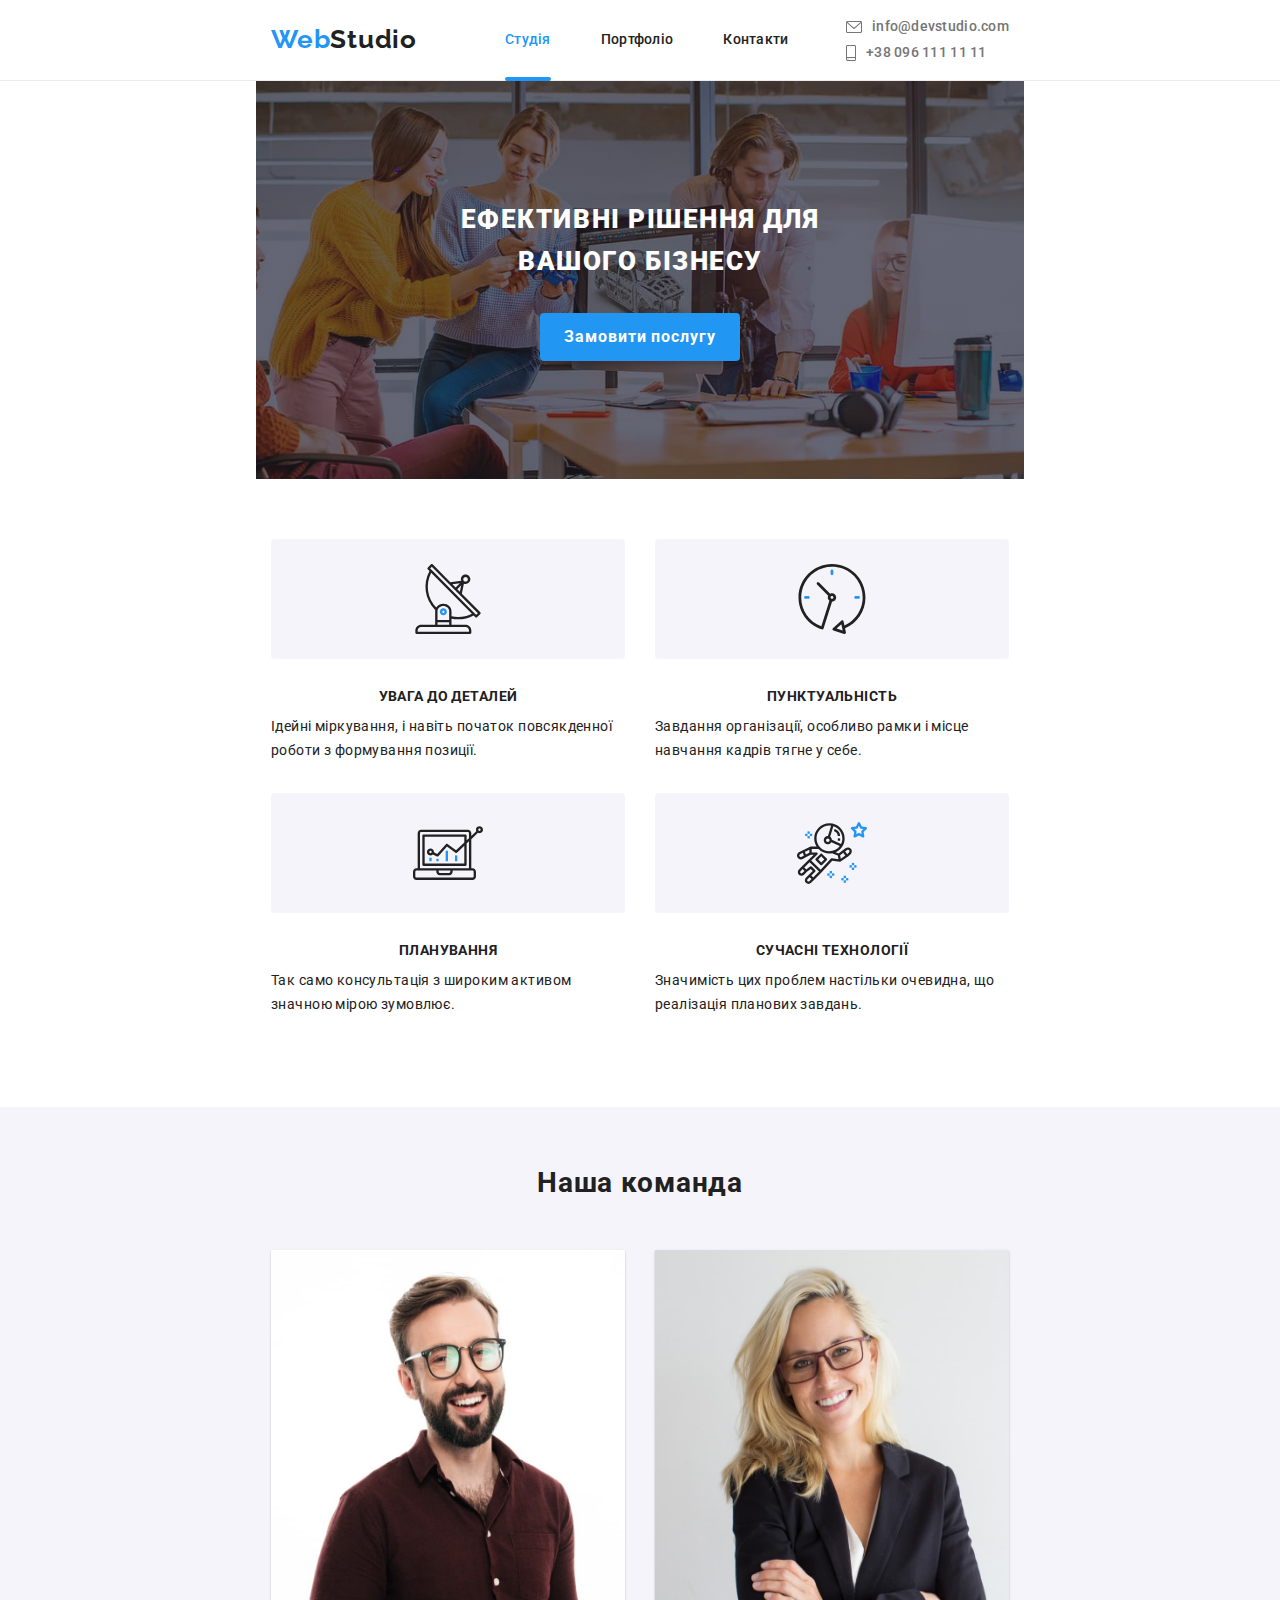
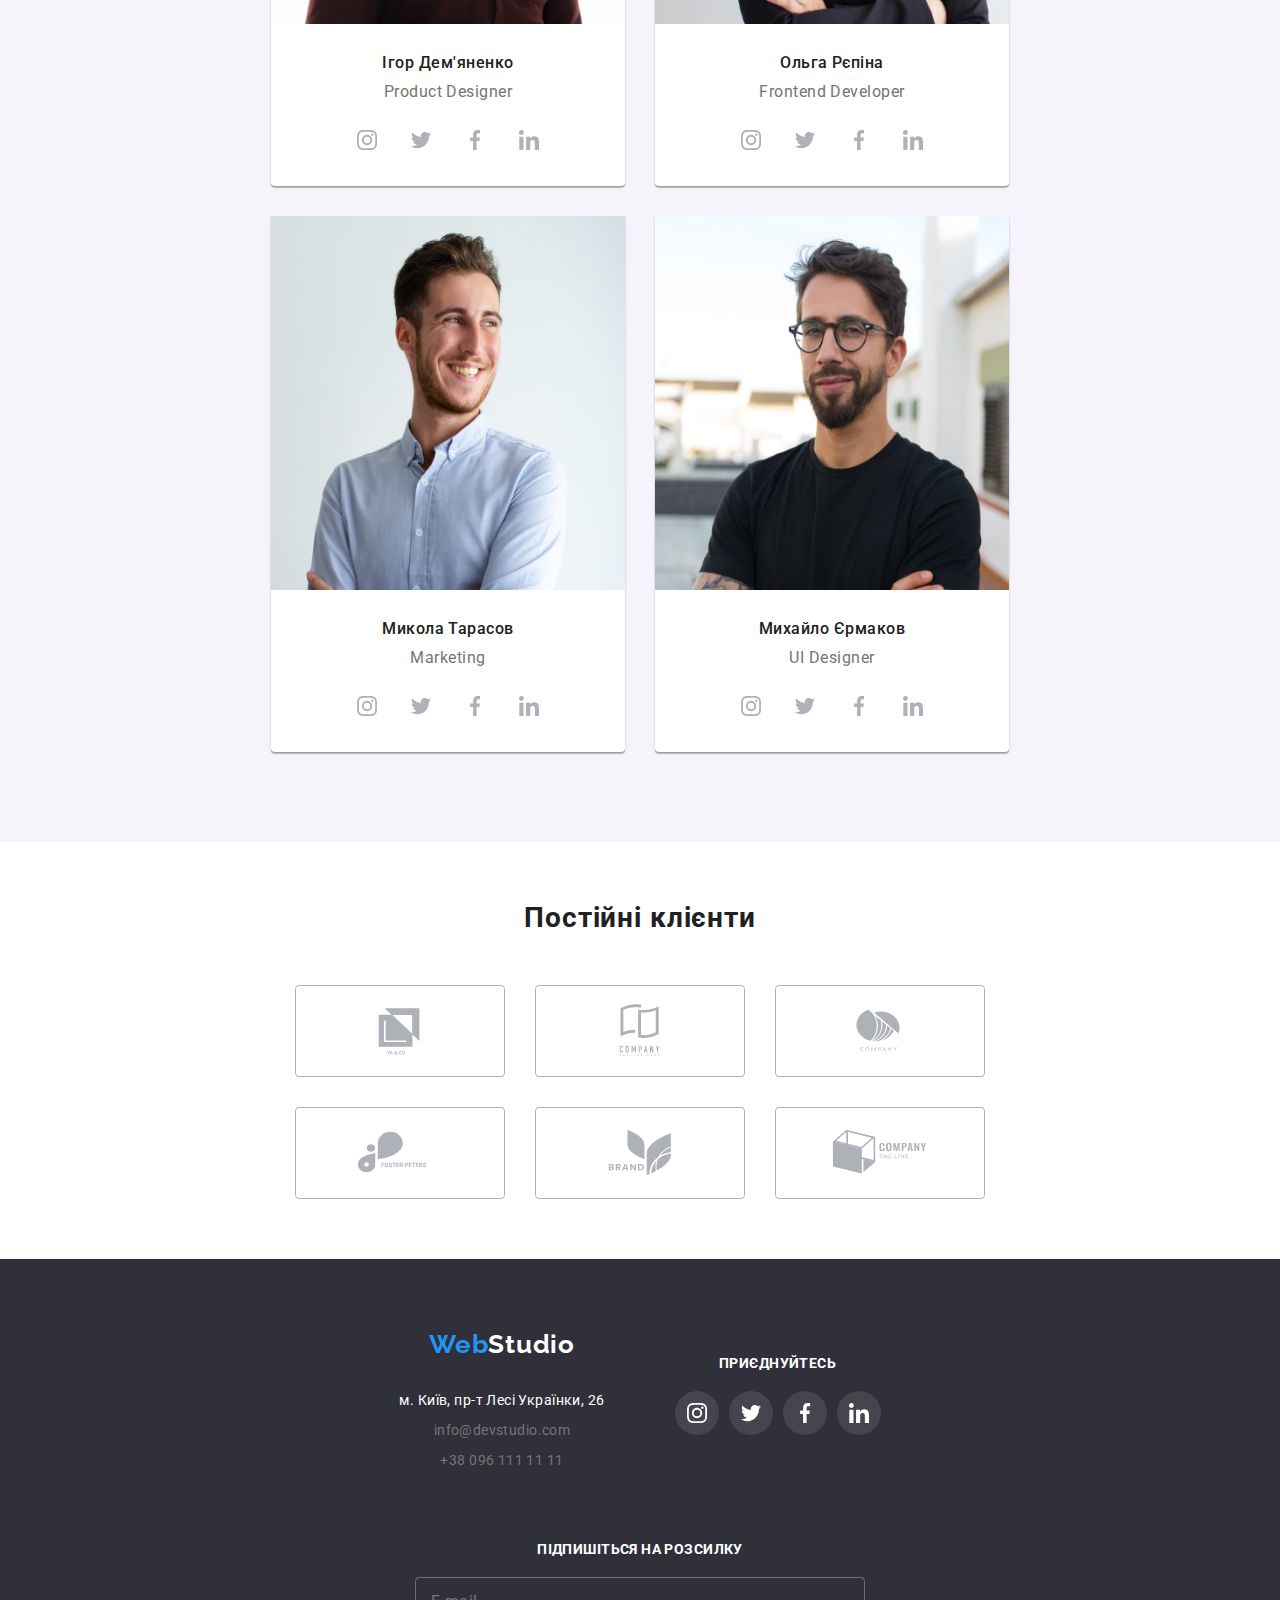
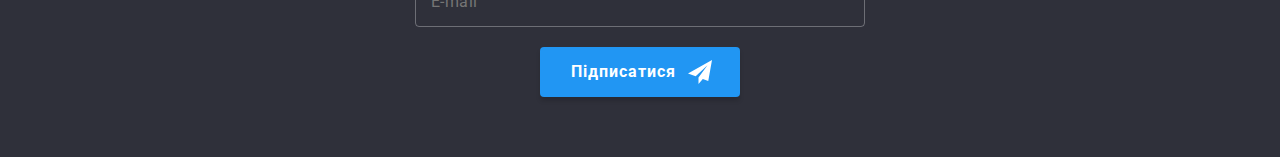
==== commit 32cd497d: "added tablet" ====
--- a/index.html
+++ b/index.html
@@ -83,7 +83,9 @@
 
         <div id="mobile-menu" class="js-menu-container mobile-menu">
           <button class="header__close-button js-close-menu" type="button">
-            123
+            <svg width="40px" height="40px">
+              <use href="./images/icons/symbol-defs.svg#mobile-close"></use>
+            </svg>
           </button>
           <div>
             <nav>
@@ -272,6 +274,7 @@
                 </ul>
               </div>
             </li>
+
             <li class="team-card">
               <img
                 class="team-card__image"
--- a/css/main.min.css
+++ b/css/main.min.css
@@ -1 +1 @@
-:root{--main-color: #212121;--second-color: #757575;--brand-color: #2196F3;--background-color: #2F303A;--white-color: #fff;--timing-function: cubic-bezier(0.4, 0, 0.2, 1);--animation-time: 250ms}body{font-family:"roboto",sans-serif;color:#212121;position:relative}li{list-style:none}button{cursor:pointer;font-family:inherit}a{text-decoration:none}h1,h2,h3,h4,h5,h6,ul,p,button{margin:0;padding:0}.container{margin-left:auto;margin-right:auto;padding-left:15px;padding-right:15px;max-width:480px}.section{padding-top:60px;padding-bottom:60px}.section-title{font-weight:700;font-size:28px;line-height:1.178;text-align:center;letter-spacing:.03em;margin-bottom:50px}.logo{color:#2196f3;font-family:Raleway;font-style:normal;font-weight:700;font-size:26px;line-height:1.2;letter-spacing:.03em;padding-top:10px;padding-bottom:10px}.header__logo-part{color:#212121}.footer__logo-part{color:#fff}.brand-button{background-color:#2196f3;display:block;font-weight:700;font-size:16px;line-height:1.8;text-align:center;border-radius:4px;letter-spacing:.06em;border:none;margin-left:auto;margin-right:auto;-webkit-box-align:center;-ms-flex-align:center;align-items:center;-webkit-box-shadow:0px 4px 4px rgba(0,0,0,.15);box-shadow:0px 4px 4px rgba(0,0,0,.15);-webkit-transition:background-color 250ms cubic-bezier(0.4, 0, 0.2, 1);transition:background-color 250ms cubic-bezier(0.4, 0, 0.2, 1);color:#fff}.brand-button:hover,.brand-button:focus{background-color:#188ce8}.btn-portfolio{border:0;font-weight:500;font-size:16px;line-height:1.6;letter-spacing:.03em;padding:6px 22px 6px 22px;border-radius:4px;-webkit-transition:background-color 250ms cubic-bezier(0.4, 0, 0.2, 1),color 250ms cubic-bezier(0.4, 0, 0.2, 1);transition:background-color 250ms cubic-bezier(0.4, 0, 0.2, 1),color 250ms cubic-bezier(0.4, 0, 0.2, 1)}.btn-portfolio:hover,.btn-portfolio:focus{color:#fff;background-color:#2196f3}.btn-first{padding:6px 25px 6px 25px}.btns-sort{display:-webkit-box;display:-ms-flexbox;display:flex;-webkit-column-gap:8px;-moz-column-gap:8px;column-gap:8px;row-gap:15px;-ms-flex-wrap:wrap;flex-wrap:wrap;margin-bottom:40px}@media screen and (max-width: 787px){.btns-sort{max-width:400px}}.btn-gray{background-color:#f5f4fa}.modal-form{padding:40px}.modal-input{display:-webkit-box;display:-ms-flexbox;display:flex;-webkit-box-orient:vertical;-webkit-box-direction:normal;-ms-flex-direction:column;flex-direction:column;-webkit-box-align:center;-ms-flex-align:center;align-items:center}.input-container{display:-webkit-box;display:-ms-flexbox;display:flex;-webkit-box-orient:vertical;-webkit-box-direction:normal;-ms-flex-direction:column;flex-direction:column;margin-bottom:10px;width:100%}.modal-title{font-weight:700;font-size:20px;line-height:1.15;text-align:center;letter-spacing:.03em;margin-bottom:12px}.modal-label{font-size:12px;line-height:1.166;letter-spacing:.01em;margin-bottom:4px}.input-area{width:100%;height:40px;border:1px solid rgba(33,33,33,.2);border-radius:4px;-webkit-transition:border 250ms cubic-bezier(0.4, 0, 0.2, 1);transition:border 250ms cubic-bezier(0.4, 0, 0.2, 1);padding:12px 42px}.comment-area{width:100%;height:120px;padding:12px 16px;font-size:12px;letter-spacing:.01em;border:1px solid rgba(33,33,33,.2);border-radius:4px;margin-bottom:20px;resize:none;-webkit-transition:border 250ms cubic-bezier(0.4, 0, 0.2, 1);transition:border 250ms cubic-bezier(0.4, 0, 0.2, 1)}.modal-input .brand-button{margin-top:30px;padding:10px 52px}.input-area:focus,.comment-area:focus{outline:none;border:1px solid #2196f3}.policy-label{display:-webkit-box;display:-ms-flexbox;display:flex;-webkit-box-align:center;-ms-flex-align:center;align-items:center;-ms-flex-wrap:wrap;flex-wrap:wrap;-webkit-box-pack:center;-ms-flex-pack:center;justify-content:center}.policy-text,.policy-ref{font-size:12px;line-height:1.16;letter-spacing:.03em;padding-top:2px}.policy-ref{color:#2196f3;-webkit-text-decoration-line:underline;text-decoration-line:underline;margin-left:7px}.checkbox-icon{display:block;width:16px;height:15px;border:2px solid #212121;border-radius:3px;margin-right:7px;-webkit-transition:background-color 250ms cubic-bezier(0.4, 0, 0.2, 1),border-color 250ms cubic-bezier(0.4, 0, 0.2, 1);transition:background-color 250ms cubic-bezier(0.4, 0, 0.2, 1),border-color 250ms cubic-bezier(0.4, 0, 0.2, 1)}.modal-input input[type=checkbox]:checked+.checkbox-icon{background-image:url(../images/icons/Vector.svg);background-color:#2196f3;border-color:#2196f3;border-radius:3px;background-repeat:no-repeat;background-position:center;background-origin:border-box}.modal-input input[type=checkbox]{-webkit-appearance:none;-moz-appearance:none;appearance:none;position:absolute}.input-svg{position:relative}.modal-icon{position:absolute;top:50%;-webkit-transform:translateY(-50%);transform:translateY(-50%);left:12px;width:18px;height:18px;-webkit-transition:fill 250ms cubic-bezier(0.4, 0, 0.2, 1);transition:fill 250ms cubic-bezier(0.4, 0, 0.2, 1)}.input-svg:focus-within .modal-icon{fill:#2196f3}.subscribe-form{gap:12px}.subscribe-form__input{width:100%;height:50px;padding:16px 15px;font-size:16px;line-height:1.25;letter-spacing:.03em;background-color:inherit;border:1px solid rgba(255,255,255,.3);border-radius:4px;color:#fff;margin-bottom:20px}.social-list{display:-webkit-box;display:-ms-flexbox;display:flex;-webkit-box-pack:center;-ms-flex-pack:center;justify-content:center;-ms-flex-wrap:wrap;flex-wrap:wrap}.social-list__item{height:44px;width:44px}.social-list__item:not(:last-child){margin-right:10px}.social-list__link{display:-webkit-box;display:-ms-flexbox;display:flex;-webkit-box-align:center;-ms-flex-align:center;align-items:center;-webkit-box-pack:center;-ms-flex-pack:center;justify-content:center;width:100%;height:100%;border-radius:50%;fill:#afb1b8;-webkit-transition:background-color 250ms cubic-bezier(0.4, 0, 0.2, 1),fill 250ms cubic-bezier(0.4, 0, 0.2, 1);transition:background-color 250ms cubic-bezier(0.4, 0, 0.2, 1),fill 250ms cubic-bezier(0.4, 0, 0.2, 1)}.social-list__link:hover,.social-list__link:focus{fill:#fff;background-color:#188ce8}.social-list__svg{height:20px;width:20px}.mobile-menu{position:fixed;top:0;left:0;display:-webkit-box;display:-ms-flexbox;display:flex;width:100%;height:100%;padding:48px 0 48px 40px;background-color:#fff;visibility:hidden;pointer-events:none;-webkit-box-orient:vertical;-webkit-box-direction:normal;-ms-flex-direction:column;flex-direction:column;-webkit-box-pack:justify;-ms-flex-pack:justify;justify-content:space-between;-webkit-transform:translateX(100%);transform:translateX(100%);-webkit-transition:visibility 250ms cubic-bezier(0.4, 0, 0.2, 1),-webkit-transform 250ms cubic-bezier(0.4, 0, 0.2, 1);transition:visibility 250ms cubic-bezier(0.4, 0, 0.2, 1),-webkit-transform 250ms cubic-bezier(0.4, 0, 0.2, 1);transition:visibility 250ms cubic-bezier(0.4, 0, 0.2, 1),transform 250ms cubic-bezier(0.4, 0, 0.2, 1);transition:visibility 250ms cubic-bezier(0.4, 0, 0.2, 1),transform 250ms cubic-bezier(0.4, 0, 0.2, 1),-webkit-transform 250ms cubic-bezier(0.4, 0, 0.2, 1)}.is-open{-webkit-transform:translateX(0);transform:translateX(0);pointer-events:all;visibility:visible}.header__open-button{display:-webkit-box;display:-ms-flexbox;display:flex;gap:4px;-webkit-box-orient:vertical;-webkit-box-direction:normal;-ms-flex-direction:column;flex-direction:column;-webkit-box-pack:center;-ms-flex-pack:center;justify-content:center;background-color:#fff;border:none}@media screen and (min-width: 767px){.header__open-button{display:none}}.header__custom-icon{width:24px;height:3px;background-color:#212121}.header__close-button{position:absolute;top:0;right:0;margin-top:10px;margin-right:15px}.mobile-menu__item:not(:last-child){margin-bottom:32px}.mobile-menu__nav-link{font-weight:500;font-size:40px;line-height:1.175;letter-spacing:.02em;color:#212121}.mobile-menu__nav-link--current,.mobile-menu__nav-link:hover{color:#2196f3}.mobile-menu__contact-list{margin-bottom:63px}.mobile-menu__contact-link{font-weight:500;font-size:24px;line-height:1.16;letter-spacing:.02em;color:#757575}.mobile-menu__contact-link--attention{font-size:34px;color:#2196f3}.mobile-menu__social-list{display:-webkit-box;display:-ms-flexbox;display:flex;gap:10px;-ms-flex-wrap:wrap;flex-wrap:wrap}.mobile-menu__social-link{font-weight:500;font-size:18px;line-height:22px;letter-spacing:.02em;color:#2196f3;display:-webkit-box;display:-ms-flexbox;display:flex;-webkit-box-align:center;-ms-flex-align:center;align-items:center}.mobile-menu__social-link:not(.mobile-menu__social-link--no-stick)::after{content:"";margin-left:10px;display:block;width:1px;height:18px;background-color:#757575}.header{border-bottom:1px solid #ececec}.header__container{display:-webkit-box;display:-ms-flexbox;display:flex;-webkit-box-pack:justify;-ms-flex-pack:justify;justify-content:space-between}.pagination{display:-webkit-box;display:-ms-flexbox;display:flex;-webkit-box-align:center;-ms-flex-align:center;align-items:center}.pagination__link{color:#212121}.pagination__list{display:-webkit-box;display:-ms-flexbox;display:flex;-webkit-box-align:center;-ms-flex-align:center;align-items:center;-webkit-column-gap:50px;-moz-column-gap:50px;column-gap:50px;display:none}.header__link{font-weight:500;font-size:14px;line-height:1.14;letter-spacing:.02em;padding-top:32px;padding-bottom:32px;display:-webkit-box;display:-ms-flexbox;display:flex;-webkit-box-align:center;-ms-flex-align:center;align-items:center}.contact-list{display:-webkit-box;display:-ms-flexbox;display:flex;-webkit-column-gap:50px;-moz-column-gap:50px;column-gap:50px;display:none}.header__contact-list{margin-left:auto}.contact-list__link{color:#757575}.contact-list__icon{margin-right:10px;fill:currentColor}.contact-list__icon--mail{width:16px;height:12px}.contact-list__icon--tel{width:10px;height:16px}.link-hover,.header__link,.footer__link{-webkit-transition:color 250ms cubic-bezier(0.4, 0, 0.2, 1),fill 250ms cubic-bezier(0.4, 0, 0.2, 1);transition:color 250ms cubic-bezier(0.4, 0, 0.2, 1),fill 250ms cubic-bezier(0.4, 0, 0.2, 1)}.link-hover:hover,.link-hover:focus,.header__link:hover,.header__link:focus{color:#2196f3;fill:#2196f3}.pagination__link--notactive{position:relative}[aria-current]{color:#2196f3;position:relative}[aria-current]::after,.pagination__link--notactive::after{content:"";position:absolute;bottom:-1.5px;left:0px;width:100%;height:4px;border-radius:2px;background-color:#2196f3}.pagination__link--notactive::after{opacity:0;-webkit-transform:scaleX(0);transform:scaleX(0);-webkit-transition:opacity 250ms cubic-bezier(0.4, 0, 0.2, 1),-webkit-transform 250ms cubic-bezier(0.4, 0, 0.2, 1);transition:opacity 250ms cubic-bezier(0.4, 0, 0.2, 1),-webkit-transform 250ms cubic-bezier(0.4, 0, 0.2, 1);transition:transform 250ms cubic-bezier(0.4, 0, 0.2, 1),opacity 250ms cubic-bezier(0.4, 0, 0.2, 1);transition:transform 250ms cubic-bezier(0.4, 0, 0.2, 1),opacity 250ms cubic-bezier(0.4, 0, 0.2, 1),-webkit-transform 250ms cubic-bezier(0.4, 0, 0.2, 1)}.pagination__link--notactive:hover::after,.pagination__link--notactive:focus::after{opacity:1;-webkit-transform:scaleX(1);transform:scaleX(1)}.footer{background-color:#2f303a;padding-top:60px;padding-bottom:60px}.footer__container{gap:70px;-webkit-box-align:baseline;-ms-flex-align:baseline;align-items:baseline}.footer__logo{text-align:center;margin-left:auto;margin-right:auto;display:block}.footer__logo-part{color:#fff}.footer__adress{margin-top:20px;margin-left:auto;margin-right:auto}.footer__links-container{margin-bottom:60px;margin-top:60px}.footer__link{font-size:14px;line-height:1.5;text-decoration:none;font-style:normal;display:block;letter-spacing:.03em;color:#757575;text-align:center}.footer__link:not(:last-child){margin-bottom:9px}.footer__link:first-child{color:#fff}.footer__link:hover,.footer__link:focus{color:#2196f3}.footer-list{display:-webkit-box;display:-ms-flexbox;display:flex}.footer-title{margin-bottom:20px;text-transform:uppercase;color:#fff;font-weight:700;font-size:14px;line-height:16px;letter-spacing:.03em;text-transform:uppercase;text-align:center}.footer__social-link{background-color:rgba(255,255,255,.1019607843);border-radius:50%;display:-webkit-box;display:-ms-flexbox;display:flex;-webkit-box-align:center;-ms-flex-align:center;align-items:center;-webkit-box-pack:center;-ms-flex-pack:center;justify-content:center;width:100%;height:100%;fill:#fff}.footer__brand-button{padding:10px 28px 10px 31px;display:-webkit-box;display:-ms-flexbox;display:flex;-webkit-box-align:center;-ms-flex-align:center;align-items:center;font-style:normal;font-weight:700;font-size:16px;line-height:1.875;letter-spacing:.06em}.footer__subscribe-icon{margin-left:12px}.hero-section{padding:118px 0;background-color:#2f303a;background-image:-webkit-gradient(linear, left top, right top, from(rgba(47, 48, 58, 0.4)), to(rgba(47, 48, 58, 0.4))),url(../images/background.jpg);background-image:linear-gradient(to right, rgba(47, 48, 58, 0.4), rgba(47, 48, 58, 0.4)),url(../images/background.jpg);background-repeat:no-repeat;background-size:cover;background-position:center;margin-right:auto;margin-left:auto;max-width:480px}.hero-section .brand-button{padding:10px 24px}.hero-title{text-align:center;margin-left:auto;margin-right:auto;margin-bottom:30px;text-transform:uppercase;color:#fff;font-weight:900;font-size:26px;line-height:1.61;letter-spacing:.06em}.features-subtitle{font-weight:700;font-size:14px;line-height:1.14;margin-bottom:10px;letter-spacing:.03em;text-align:center;margin-left:auto;margin-right:auto}.features-image{width:370px;display:block}.features-description{font-size:14px;line-height:1.71;letter-spacing:.03em;margin-left:auto;margin-right:auto}.features-title{display:none;margin-left:auto;margin-right:auto}.features-images{display:none}.features-li{margin:0 auto}.features-li:not(:last-child){margin-bottom:30px}.features-li::before{content:"";display:block;width:100%;height:120px;margin-bottom:30px;border-radius:4px;background-color:#f5f4fa;background-repeat:no-repeat;background-position:center;margin-right:auto;margin-left:auto}.antenna-img::before{background-image:url(../images/icons/antenna.svg)}.clock-img::before{background-image:url(../images/icons/clock.svg)}.diagramma-img::before{background-image:url(../images/icons/diagram.svg)}.astronaut-img::before{background-image:url(../images/icons/astronaut.svg)}.features-item{position:relative}.features-overlay{position:absolute;bottom:0;padding:27px 0;width:100%;background-color:rgba(47,48,58,.8);color:#fff;font-weight:700;font-size:14px;line-height:16px;text-align:center;letter-spacing:.03em;text-transform:uppercase;text-align:center}.team-section{background-color:#f5f4fa}.team-card:not(:last-child){margin-bottom:30px}.team-card{background-color:#fff;max-width:450px;-webkit-box-shadow:0px 1px 3px rgba(0,0,0,.12),0px 1px 1px rgba(0,0,0,.14),0px 2px 1px rgba(0,0,0,.2);box-shadow:0px 1px 3px rgba(0,0,0,.12),0px 1px 1px rgba(0,0,0,.14),0px 2px 1px rgba(0,0,0,.2);border-radius:0px 0px 4px 4px;padding-bottom:24px}.team-card__image{display:block;margin-bottom:30px;width:100%;height:460px}.team-card__name{font-size:16px;font-weight:500;margin-bottom:10px}.team-card__role{margin-bottom:16px}.team-card__name,.team-card__role{text-align:center;line-height:1.18;letter-spacing:.03em}.clients-list{display:-webkit-box;display:-ms-flexbox;display:flex;-ms-flex-wrap:wrap;flex-wrap:wrap;gap:30px;-webkit-box-pack:center;-ms-flex-pack:center;justify-content:center}.clients-item{width:210px;height:92px}.clients-link{border:1px solid #afb1b8;border-radius:4px;display:-webkit-box;display:-ms-flexbox;display:flex;width:100%;height:100%;-webkit-box-align:center;-ms-flex-align:center;align-items:center;-webkit-box-pack:center;-ms-flex-pack:center;justify-content:center;fill:#afb1b8}.clients-link:hover,.clients-link:focus{border:1px solid #2196f3}.clients-icon{width:106px;height:60px}.backdrop{position:fixed;top:0;left:0;width:100%;height:100%;background-color:rgba(0,0,0,.2);-webkit-transition:opacity 250ms cubic-bezier(0.4, 0, 0.2, 1),visibility 250ms cubic-bezier(0.4, 0, 0.2, 1);transition:opacity 250ms cubic-bezier(0.4, 0, 0.2, 1),visibility 250ms cubic-bezier(0.4, 0, 0.2, 1)}.is-hidden{visibility:hidden;pointer-events:none;opacity:0}.modal{position:absolute;top:50%;left:50%;-webkit-transform:translate(-50%, -50%);transform:translate(-50%, -50%);width:100%;max-width:450px;background-color:#fff;-webkit-box-shadow:0px 1px 3px rgba(0,0,0,.12),0px 1px 1px rgba(0,0,0,.14),0px 2px 1px rgba(0,0,0,.2);box-shadow:0px 1px 3px rgba(0,0,0,.12),0px 1px 1px rgba(0,0,0,.14),0px 2px 1px rgba(0,0,0,.2)}.modal-button{position:absolute;top:1%;right:1%;border:none;background-color:#fff;width:30px;height:30px;border:1px solid rgba(0,0,0,.1019607843);border-radius:50%;-webkit-transition:border 250ms cubic-bezier(0.4, 0, 0.2, 1);transition:border 250ms cubic-bezier(0.4, 0, 0.2, 1)}.modal-button:hover .close-svg,.modal-button:focus .close-svg,.modal-button:focus,.modal-button:hover{fill:#2196f3;border-color:#2196f3}.close-svg{-webkit-box-align:center;-ms-flex-align:center;align-items:center;-webkit-transition:fill 250ms cubic-bezier(0.4, 0, 0.2, 1);transition:fill 250ms cubic-bezier(0.4, 0, 0.2, 1);fill:#000}.no-scroll{overflow:hidden}.portfolio-img{display:-webkit-box;display:-ms-flexbox;display:flex;-ms-flex-wrap:wrap;flex-wrap:wrap;gap:30px;-webkit-box-pack:center;-ms-flex-pack:center;justify-content:center}.portfolio-item{width:100%;border:1px solid #eee}.visually-hidden{position:absolute;clip:rect(0 0 0 0);width:1px;height:1px;margin:-1px}.portfolio-h{font-weight:700;font-size:18px;line-height:2;letter-spacing:.06em;margin-top:20px;padding-left:24px;padding-right:24px}.portfolio-p{font-size:16px;line-height:1.87;letter-spacing:.03em;margin-bottom:20px;padding-left:24px;padding-right:24px}.portfolio-link{height:100%;width:100%;display:block;color:#212121;-webkit-transition:-webkit-box-shadow 250ms cubic-bezier(0.4, 0, 0.2, 1);transition:-webkit-box-shadow 250ms cubic-bezier(0.4, 0, 0.2, 1);transition:box-shadow 250ms cubic-bezier(0.4, 0, 0.2, 1);transition:box-shadow 250ms cubic-bezier(0.4, 0, 0.2, 1), -webkit-box-shadow 250ms cubic-bezier(0.4, 0, 0.2, 1)}.portfolio-link:hover,.portfolio-link:focus{-webkit-box-shadow:0px 1px 1px rgba(0,0,0,.12),0px 4px 4px rgba(0,0,0,.06),1px 4px 6px rgba(0,0,0,.16);box-shadow:0px 1px 1px rgba(0,0,0,.12),0px 4px 4px rgba(0,0,0,.06),1px 4px 6px rgba(0,0,0,.16)}.img-container{position:relative;overflow:hidden}.img-container::before{content:"";background-color:rgba(33,150,243,.8980392157);position:absolute;top:0;left:0;-webkit-transform:translate(0, 101%);transform:translate(0, 101%);width:100%;height:100%;-webkit-transition:-webkit-transform 250ms cubic-bezier(0.4, 0, 0.2, 1);transition:-webkit-transform 250ms cubic-bezier(0.4, 0, 0.2, 1);transition:transform 250ms cubic-bezier(0.4, 0, 0.2, 1);transition:transform 250ms cubic-bezier(0.4, 0, 0.2, 1), -webkit-transform 250ms cubic-bezier(0.4, 0, 0.2, 1)}.img-project{display:block;width:100%;max-height:294px}.card-description{position:absolute;-webkit-transform:translate(0, 0);transform:translate(0, 0);-webkit-transition:-webkit-transform 250ms cubic-bezier(0.4, 0, 0.2, 1);transition:-webkit-transform 250ms cubic-bezier(0.4, 0, 0.2, 1);transition:transform 250ms cubic-bezier(0.4, 0, 0.2, 1);transition:transform 250ms cubic-bezier(0.4, 0, 0.2, 1), -webkit-transform 250ms cubic-bezier(0.4, 0, 0.2, 1);font-size:18px;line-height:1.5555;letter-spacing:.03em;color:#fff;padding:63px 24px}.portfolio-link:hover .img-container::before,.portfolio-link:focus .img-container::before{-webkit-transform:translate(0, 0);transform:translate(0, 0)}.portfolio-link:hover .card-description,.portfolio-link:focus .card-description{-webkit-transform:translate(0, -100%);transform:translate(0, -100%)}/*# sourceMappingURL=main.min.css.map */+:root{--main-color: #212121;--second-color: #757575;--brand-color: #2196F3;--background-color: #2F303A;--white-color: #fff;--timing-function: cubic-bezier(0.4, 0, 0.2, 1);--animation-time: 250ms}body{font-family:"roboto",sans-serif;color:#212121;position:relative}li{list-style:none}button{cursor:pointer;font-family:inherit}a{text-decoration:none}h1,h2,h3,h4,h5,h6,ul,p,button{margin:0;padding:0}.container{margin-left:auto;margin-right:auto;padding-left:15px;padding-right:15px;max-width:480px}@media screen and (min-width: 768px){.container{max-width:768px}}.section{padding-top:60px;padding-bottom:60px}.section-title{font-weight:700;font-size:28px;line-height:1.178;text-align:center;letter-spacing:.03em;margin-bottom:50px}.logo{color:#2196f3;font-family:Raleway;font-style:normal;font-weight:700;font-size:26px;line-height:1.2;letter-spacing:.03em;padding-top:10px;padding-bottom:10px}.header__logo-part{color:#212121}.footer__logo-part{color:#fff}.brand-button{background-color:#2196f3;display:block;font-weight:700;font-size:16px;line-height:1.8;text-align:center;border-radius:4px;letter-spacing:.06em;border:none;margin-left:auto;margin-right:auto;-webkit-box-align:center;-ms-flex-align:center;align-items:center;-webkit-box-shadow:0px 4px 4px rgba(0,0,0,.15);box-shadow:0px 4px 4px rgba(0,0,0,.15);-webkit-transition:background-color 250ms cubic-bezier(0.4, 0, 0.2, 1);transition:background-color 250ms cubic-bezier(0.4, 0, 0.2, 1);color:#fff}.brand-button:hover,.brand-button:focus{background-color:#188ce8}.btn-portfolio{border:0;font-weight:500;font-size:16px;line-height:1.6;letter-spacing:.03em;padding:6px 22px 6px 22px;border-radius:4px;-webkit-transition:background-color 250ms cubic-bezier(0.4, 0, 0.2, 1),color 250ms cubic-bezier(0.4, 0, 0.2, 1);transition:background-color 250ms cubic-bezier(0.4, 0, 0.2, 1),color 250ms cubic-bezier(0.4, 0, 0.2, 1)}.btn-portfolio:hover,.btn-portfolio:focus{color:#fff;background-color:#2196f3}.btn-first{padding:6px 25px 6px 25px}.btns-sort{display:-webkit-box;display:-ms-flexbox;display:flex;-webkit-column-gap:8px;-moz-column-gap:8px;column-gap:8px;row-gap:15px;-ms-flex-wrap:wrap;flex-wrap:wrap;margin-bottom:40px}@media screen and (max-width: 767px){.btns-sort{max-width:400px}}@media screen and (min-width: 768px){.btns-sort{-webkit-box-pack:center;-ms-flex-pack:center;justify-content:center}}.btn-gray{background-color:#f5f4fa}.modal-form{padding:40px}.modal-input{display:-webkit-box;display:-ms-flexbox;display:flex;-webkit-box-orient:vertical;-webkit-box-direction:normal;-ms-flex-direction:column;flex-direction:column;-webkit-box-align:center;-ms-flex-align:center;align-items:center}.input-container{display:-webkit-box;display:-ms-flexbox;display:flex;-webkit-box-orient:vertical;-webkit-box-direction:normal;-ms-flex-direction:column;flex-direction:column;margin-bottom:10px;width:100%}.modal-title{font-weight:700;font-size:20px;line-height:1.15;text-align:center;letter-spacing:.03em;margin-bottom:12px}.modal-label{font-size:12px;line-height:1.166;letter-spacing:.01em;margin-bottom:4px}.input-area{width:100%;height:40px;border:1px solid rgba(33,33,33,.2);border-radius:4px;-webkit-transition:border 250ms cubic-bezier(0.4, 0, 0.2, 1);transition:border 250ms cubic-bezier(0.4, 0, 0.2, 1);padding:12px 42px}.comment-area{width:100%;height:120px;padding:12px 16px;font-size:12px;letter-spacing:.01em;border:1px solid rgba(33,33,33,.2);border-radius:4px;margin-bottom:20px;resize:none;-webkit-transition:border 250ms cubic-bezier(0.4, 0, 0.2, 1);transition:border 250ms cubic-bezier(0.4, 0, 0.2, 1)}.modal-input .brand-button{margin-top:30px;padding:10px 52px}.input-area:focus,.comment-area:focus{outline:none;border:1px solid #2196f3}.policy-label{display:-webkit-box;display:-ms-flexbox;display:flex;-webkit-box-align:center;-ms-flex-align:center;align-items:center;-ms-flex-wrap:wrap;flex-wrap:wrap;-webkit-box-pack:center;-ms-flex-pack:center;justify-content:center}.policy-text,.policy-ref{font-size:12px;line-height:1.16;letter-spacing:.03em;padding-top:2px}.policy-ref{color:#2196f3;-webkit-text-decoration-line:underline;text-decoration-line:underline;margin-left:7px}.checkbox-icon{display:block;width:16px;height:15px;border:2px solid #212121;border-radius:3px;margin-right:7px;-webkit-transition:background-color 250ms cubic-bezier(0.4, 0, 0.2, 1),border-color 250ms cubic-bezier(0.4, 0, 0.2, 1);transition:background-color 250ms cubic-bezier(0.4, 0, 0.2, 1),border-color 250ms cubic-bezier(0.4, 0, 0.2, 1)}.modal-input input[type=checkbox]:checked+.checkbox-icon{background-image:url(../images/icons/Vector.svg);background-color:#2196f3;border-color:#2196f3;border-radius:3px;background-repeat:no-repeat;background-position:center;background-origin:border-box}.modal-input input[type=checkbox]{-webkit-appearance:none;-moz-appearance:none;appearance:none;position:absolute}.input-svg{position:relative}.modal-icon{position:absolute;top:50%;-webkit-transform:translateY(-50%);transform:translateY(-50%);left:12px;width:18px;height:18px;-webkit-transition:fill 250ms cubic-bezier(0.4, 0, 0.2, 1);transition:fill 250ms cubic-bezier(0.4, 0, 0.2, 1)}.input-svg:focus-within .modal-icon{fill:#2196f3}.subscribe-form{gap:12px}.subscribe-form__input{width:100%;height:50px;padding:16px 15px;font-size:16px;line-height:1.25;letter-spacing:.03em;background-color:inherit;border:1px solid rgba(255,255,255,.3);border-radius:4px;color:#fff;margin-bottom:20px}@media screen and (min-width: 768px){.subscribe-form__input{width:450px}}.social-list{display:-webkit-box;display:-ms-flexbox;display:flex;-webkit-box-pack:center;-ms-flex-pack:center;justify-content:center;-ms-flex-wrap:wrap;flex-wrap:wrap}.social-list__item{height:44px;width:44px}.social-list__item:not(:last-child){margin-right:10px}.social-list__link{display:-webkit-box;display:-ms-flexbox;display:flex;-webkit-box-align:center;-ms-flex-align:center;align-items:center;-webkit-box-pack:center;-ms-flex-pack:center;justify-content:center;width:100%;height:100%;border-radius:50%;fill:#afb1b8;-webkit-transition:background-color 250ms cubic-bezier(0.4, 0, 0.2, 1),fill 250ms cubic-bezier(0.4, 0, 0.2, 1);transition:background-color 250ms cubic-bezier(0.4, 0, 0.2, 1),fill 250ms cubic-bezier(0.4, 0, 0.2, 1)}.social-list__link:hover,.social-list__link:focus{fill:#fff;background-color:#188ce8}.social-list__svg{height:20px;width:20px}.mobile-menu{position:fixed;top:0;left:0;display:-webkit-box;display:-ms-flexbox;display:flex;width:100%;height:100%;padding:48px 0 48px 40px;background-color:#fff;visibility:hidden;pointer-events:none;-webkit-box-orient:vertical;-webkit-box-direction:normal;-ms-flex-direction:column;flex-direction:column;-webkit-box-pack:justify;-ms-flex-pack:justify;justify-content:space-between;-webkit-transform:translateX(100%);transform:translateX(100%);-webkit-transition:visibility 250ms cubic-bezier(0.4, 0, 0.2, 1),-webkit-transform 250ms cubic-bezier(0.4, 0, 0.2, 1);transition:visibility 250ms cubic-bezier(0.4, 0, 0.2, 1),-webkit-transform 250ms cubic-bezier(0.4, 0, 0.2, 1);transition:visibility 250ms cubic-bezier(0.4, 0, 0.2, 1),transform 250ms cubic-bezier(0.4, 0, 0.2, 1);transition:visibility 250ms cubic-bezier(0.4, 0, 0.2, 1),transform 250ms cubic-bezier(0.4, 0, 0.2, 1),-webkit-transform 250ms cubic-bezier(0.4, 0, 0.2, 1)}@media screen and (min-width: 768px){.mobile-menu{display:none}}.is-open{-webkit-transform:translateX(0);transform:translateX(0);pointer-events:all;visibility:visible}.header__open-button{display:-webkit-box;display:-ms-flexbox;display:flex;gap:4px;-webkit-box-orient:vertical;-webkit-box-direction:normal;-ms-flex-direction:column;flex-direction:column;-webkit-box-pack:center;-ms-flex-pack:center;justify-content:center;background-color:#fff;border:none}@media screen and (min-width: 767px){.header__open-button{display:none}}.header__custom-icon{width:24px;height:3px;background-color:#212121}.header__close-button{position:absolute;top:0;right:0;margin-top:10px;margin-right:15px;background-color:#fff;border:none}.header__close-button:hover{fill:#2196f3}.mobile-menu__item:not(:last-child){margin-bottom:32px}.mobile-menu__nav-link{font-weight:500;font-size:40px;line-height:1.175;letter-spacing:.02em;color:#212121}.mobile-menu__nav-link--current,.mobile-menu__nav-link:hover{color:#2196f3}.mobile-menu__contact-list{margin-bottom:63px}.mobile-menu__contact-link{font-weight:500;font-size:24px;line-height:1.16;letter-spacing:.02em;color:#757575}.mobile-menu__contact-link--attention{font-size:34px;color:#2196f3}.mobile-menu__social-list{display:-webkit-box;display:-ms-flexbox;display:flex;gap:10px;-ms-flex-wrap:wrap;flex-wrap:wrap}.mobile-menu__social-link{font-weight:500;font-size:18px;line-height:22px;letter-spacing:.02em;color:#2196f3;display:-webkit-box;display:-ms-flexbox;display:flex;-webkit-box-align:center;-ms-flex-align:center;align-items:center}.mobile-menu__social-link:not(.mobile-menu__social-link--no-stick)::after{content:"";margin-left:10px;display:block;width:1px;height:18px;background-color:#757575}.header{border-bottom:1px solid #ececec}.header__container{display:-webkit-box;display:-ms-flexbox;display:flex;-webkit-box-pack:justify;-ms-flex-pack:justify;justify-content:space-between}@media screen and (min-width: 768px){.header__container{-webkit-box-pack:justify;-ms-flex-pack:justify;justify-content:space-between}}.pagination{display:-webkit-box;display:-ms-flexbox;display:flex;-webkit-box-align:center;-ms-flex-align:center;align-items:center}@media screen and (min-width: 768px){.header__logo{margin-right:88px}}.pagination__link{color:#212121}.pagination__list{display:none;-webkit-box-align:center;-ms-flex-align:center;align-items:center;-webkit-column-gap:50px;-moz-column-gap:50px;column-gap:50px}@media screen and (min-width: 768px){.pagination__list{display:-webkit-box;display:-ms-flexbox;display:flex}}.header__link{font-weight:500;font-size:14px;line-height:1.14;letter-spacing:.02em;padding-top:32px;padding-bottom:32px;display:-webkit-box;display:-ms-flexbox;display:flex;-webkit-box-align:center;-ms-flex-align:center;align-items:center}.contact-list{display:none}@media screen and (min-width: 768px){.contact-list{gap:10px;display:-webkit-box;display:-ms-flexbox;display:flex;-webkit-box-orient:vertical;-webkit-box-direction:normal;-ms-flex-direction:column;flex-direction:column;-webkit-box-pack:center;-ms-flex-pack:center;justify-content:center}}.header__contact-list{margin-left:auto}.contact-list__link{color:#757575;padding:0}@media screen and (max-width: 1199px){.contact-list__link{font-weight:500;font-size:12px;line-height:1.1;letter-spacing:.02em}}.contact-list__icon{margin-right:10px;fill:currentColor}.contact-list__icon--mail{width:16px;height:12px}@media screen and (max-width: 1199px){.contact-list__icon--mail{width:14px}}.contact-list__icon--tel{width:10px;height:16px}@media screen and (max-width: 1199px){.contact-list__icon--tel{width:12px;height:14px}}.link-hover,.header__link,.footer__link{-webkit-transition:color 250ms cubic-bezier(0.4, 0, 0.2, 1),fill 250ms cubic-bezier(0.4, 0, 0.2, 1);transition:color 250ms cubic-bezier(0.4, 0, 0.2, 1),fill 250ms cubic-bezier(0.4, 0, 0.2, 1)}.link-hover:hover,.link-hover:focus,.header__link:hover,.header__link:focus{color:#2196f3;fill:#2196f3}.pagination__link--notactive{position:relative}[aria-current]{color:#2196f3;position:relative}[aria-current]::after,.pagination__link--notactive::after{content:"";position:absolute;bottom:-1.5px;left:0px;width:100%;height:4px;border-radius:2px;background-color:#2196f3}.pagination__link--notactive::after{opacity:0;-webkit-transform:scaleX(0);transform:scaleX(0);-webkit-transition:opacity 250ms cubic-bezier(0.4, 0, 0.2, 1),-webkit-transform 250ms cubic-bezier(0.4, 0, 0.2, 1);transition:opacity 250ms cubic-bezier(0.4, 0, 0.2, 1),-webkit-transform 250ms cubic-bezier(0.4, 0, 0.2, 1);transition:transform 250ms cubic-bezier(0.4, 0, 0.2, 1),opacity 250ms cubic-bezier(0.4, 0, 0.2, 1);transition:transform 250ms cubic-bezier(0.4, 0, 0.2, 1),opacity 250ms cubic-bezier(0.4, 0, 0.2, 1),-webkit-transform 250ms cubic-bezier(0.4, 0, 0.2, 1)}.pagination__link--notactive:hover::after,.pagination__link--notactive:focus::after{opacity:1;-webkit-transform:scaleX(1);transform:scaleX(1)}.footer{background-color:#2f303a;padding-top:60px;padding-bottom:60px}.footer__container{gap:70px;-webkit-box-align:baseline;-ms-flex-align:baseline;align-items:baseline}@media screen and (min-width: 768px){.footer__container{display:-webkit-box;display:-ms-flexbox;display:flex;-ms-flex-wrap:wrap;flex-wrap:wrap;-webkit-box-pack:center;-ms-flex-pack:center;justify-content:center;-webkit-box-align:center;-ms-flex-align:center;align-items:center}}.footer__logo{text-align:center;margin-left:auto;margin-right:auto;display:block}.footer__logo-part{color:#fff}.footer__adress{margin-top:20px;margin-left:auto;margin-right:auto}@media screen and (max-width: 767px){.footer__links-container{margin-bottom:60px;margin-top:60px}}.footer__link{font-size:14px;line-height:1.5;text-decoration:none;font-style:normal;display:block;letter-spacing:.03em;color:#757575;text-align:center}.footer__link:not(:last-child){margin-bottom:9px}.footer__link:first-child{color:#fff}.footer__link:hover,.footer__link:focus{color:#2196f3}.footer-list{display:-webkit-box;display:-ms-flexbox;display:flex}.footer-title{margin-bottom:20px;text-transform:uppercase;color:#fff;font-weight:700;font-size:14px;line-height:16px;letter-spacing:.03em;text-transform:uppercase;text-align:center}.footer__social-link{background-color:rgba(255,255,255,.1019607843);border-radius:50%;display:-webkit-box;display:-ms-flexbox;display:flex;-webkit-box-align:center;-ms-flex-align:center;align-items:center;-webkit-box-pack:center;-ms-flex-pack:center;justify-content:center;width:100%;height:100%;fill:#fff}.footer__brand-button{padding:10px 28px 10px 31px;display:-webkit-box;display:-ms-flexbox;display:flex;-webkit-box-align:center;-ms-flex-align:center;align-items:center;font-style:normal;font-weight:700;font-size:16px;line-height:1.875;letter-spacing:.06em}.footer__subscribe-icon{margin-left:12px}.hero-section{padding:118px 0;background-color:#2f303a;background-image:-webkit-gradient(linear, left top, right top, from(rgba(47, 48, 58, 0.4)), to(rgba(47, 48, 58, 0.4))),url(../images/background.jpg);background-image:linear-gradient(to right, rgba(47, 48, 58, 0.4), rgba(47, 48, 58, 0.4)),url(../images/background.jpg);background-repeat:no-repeat;background-size:cover;background-position:center;margin-right:auto;margin-left:auto;max-width:480px}@media screen and (min-width: 768px){.hero-section{max-width:768px}}.hero-section .brand-button{padding:10px 24px}.hero-title{text-align:center;margin-left:auto;margin-right:auto;margin-bottom:30px;text-transform:uppercase;color:#fff;font-weight:900;font-size:26px;line-height:1.61;letter-spacing:.06em}@media screen and (min-width: 768px){.hero-title{max-width:360px}}.features-subtitle{font-weight:700;font-size:14px;line-height:1.14;margin-bottom:10px;letter-spacing:.03em;text-align:center;margin-left:auto;margin-right:auto}.features-image{width:370px;display:block}.features-description{font-size:14px;line-height:1.71;letter-spacing:.03em;margin-left:auto;margin-right:auto}.features-content{display:-webkit-box;display:-ms-flexbox;display:flex;-webkit-column-gap:30px;-moz-column-gap:30px;column-gap:30px;-ms-flex-wrap:wrap;flex-wrap:wrap}.features-title{display:none;margin-left:auto;margin-right:auto}.features-images{display:none}.features-li{margin:0 auto}@media screen and (min-width: 768px){.features-li{max-width:354px}}.features-li:not(:last-child){margin-bottom:30px}.features-li::before{content:"";display:block;width:100%;height:120px;margin-bottom:30px;border-radius:4px;background-color:#f5f4fa;background-repeat:no-repeat;background-position:center;margin-right:auto;margin-left:auto}.antenna-img::before{background-image:url(../images/icons/antenna.svg)}.clock-img::before{background-image:url(../images/icons/clock.svg)}.diagramma-img::before{background-image:url(../images/icons/diagram.svg)}.astronaut-img::before{background-image:url(../images/icons/astronaut.svg)}.features-item{position:relative}.features-overlay{position:absolute;bottom:0;padding:27px 0;width:100%;background-color:rgba(47,48,58,.8);color:#fff;font-weight:700;font-size:14px;line-height:16px;text-align:center;letter-spacing:.03em;text-transform:uppercase;text-align:center}.team-section{background-color:#f5f4fa}@media screen and (min-width: 768px){.team-section__card-list{display:-webkit-box;display:-ms-flexbox;display:flex;-ms-flex-wrap:wrap;flex-wrap:wrap;-ms-flex-preferred-size:calc((100% - 30px)/2);flex-basis:calc((100% - 30px)/2)}}@media screen and (min-width: 768px){.team-card:nth-child(even){margin-left:30px}.team-card:nth-child(n+1){margin-bottom:30px}}@media screen and (max-width: 767px){.team-card:not(:last-child){margin-bottom:30px}}.team-card{background-color:#fff;max-width:450px;-webkit-box-shadow:0px 1px 3px rgba(0,0,0,.12),0px 1px 1px rgba(0,0,0,.14),0px 2px 1px rgba(0,0,0,.2);box-shadow:0px 1px 3px rgba(0,0,0,.12),0px 1px 1px rgba(0,0,0,.14),0px 2px 1px rgba(0,0,0,.2);border-radius:0px 0px 4px 4px;padding-bottom:24px}@media screen and (min-width: 768px){.team-card{max-width:354px}}.team-card__image{display:block;margin-bottom:30px;width:100%;height:460px}@media screen and (min-width: 768px){.team-card__image{height:374px}}.team-card__name{font-size:16px;font-weight:500;margin-bottom:10px}.team-card__role{margin-bottom:16px;color:#757575}.team-card__name,.team-card__role{text-align:center;line-height:1.18;letter-spacing:.03em}.clients-list{display:-webkit-box;display:-ms-flexbox;display:flex;-ms-flex-wrap:wrap;flex-wrap:wrap;gap:30px;-webkit-box-pack:center;-ms-flex-pack:center;justify-content:center}.clients-item{width:210px;height:92px}.clients-link{border:1px solid #afb1b8;border-radius:4px;display:-webkit-box;display:-ms-flexbox;display:flex;width:100%;height:100%;-webkit-box-align:center;-ms-flex-align:center;align-items:center;-webkit-box-pack:center;-ms-flex-pack:center;justify-content:center;fill:#afb1b8}.clients-link:hover,.clients-link:focus{border:1px solid #2196f3}.clients-icon{width:106px;height:60px}.backdrop{position:fixed;top:0;left:0;width:100%;height:100%;background-color:rgba(0,0,0,.2);-webkit-transition:opacity 250ms cubic-bezier(0.4, 0, 0.2, 1),visibility 250ms cubic-bezier(0.4, 0, 0.2, 1);transition:opacity 250ms cubic-bezier(0.4, 0, 0.2, 1),visibility 250ms cubic-bezier(0.4, 0, 0.2, 1)}.is-hidden{visibility:hidden;pointer-events:none;opacity:0}.modal{position:absolute;top:50%;left:50%;-webkit-transform:translate(-50%, -50%);transform:translate(-50%, -50%);width:100%;max-width:450px;background-color:#fff;-webkit-box-shadow:0px 1px 3px rgba(0,0,0,.12),0px 1px 1px rgba(0,0,0,.14),0px 2px 1px rgba(0,0,0,.2);box-shadow:0px 1px 3px rgba(0,0,0,.12),0px 1px 1px rgba(0,0,0,.14),0px 2px 1px rgba(0,0,0,.2)}.modal-button{position:absolute;top:1%;right:1%;border:none;background-color:#fff;width:30px;height:30px;border:1px solid rgba(0,0,0,.1019607843);border-radius:50%;-webkit-transition:border 250ms cubic-bezier(0.4, 0, 0.2, 1);transition:border 250ms cubic-bezier(0.4, 0, 0.2, 1)}.modal-button:hover .close-svg,.modal-button:focus .close-svg,.modal-button:focus,.modal-button:hover{fill:#2196f3;border-color:#2196f3}.close-svg{-webkit-box-align:center;-ms-flex-align:center;align-items:center;-webkit-transition:fill 250ms cubic-bezier(0.4, 0, 0.2, 1);transition:fill 250ms cubic-bezier(0.4, 0, 0.2, 1);fill:#000}.no-scroll{overflow:hidden}.portfolio-img{display:-webkit-box;display:-ms-flexbox;display:flex;-ms-flex-wrap:wrap;flex-wrap:wrap;gap:30px}.portfolio-item{width:100%;border:1px solid #eee}@media screen and (min-width: 768px){.portfolio-item{-ms-flex-preferred-size:calc((100% - 30px)/2);flex-basis:calc((100% - 30px)/2)}}.visually-hidden{position:absolute;clip:rect(0 0 0 0);width:1px;height:1px;margin:-1px}.portfolio-h{font-weight:700;font-size:18px;line-height:2;letter-spacing:.06em;margin-top:20px;padding-left:24px;padding-right:24px}.portfolio-p{font-size:16px;line-height:1.87;letter-spacing:.03em;margin-bottom:20px;padding-left:24px;padding-right:24px}.portfolio-link{height:100%;width:100%;display:block;color:#212121;-webkit-transition:-webkit-box-shadow 250ms cubic-bezier(0.4, 0, 0.2, 1);transition:-webkit-box-shadow 250ms cubic-bezier(0.4, 0, 0.2, 1);transition:box-shadow 250ms cubic-bezier(0.4, 0, 0.2, 1);transition:box-shadow 250ms cubic-bezier(0.4, 0, 0.2, 1), -webkit-box-shadow 250ms cubic-bezier(0.4, 0, 0.2, 1)}.portfolio-link:hover,.portfolio-link:focus{-webkit-box-shadow:0px 1px 1px rgba(0,0,0,.12),0px 4px 4px rgba(0,0,0,.06),1px 4px 6px rgba(0,0,0,.16);box-shadow:0px 1px 1px rgba(0,0,0,.12),0px 4px 4px rgba(0,0,0,.06),1px 4px 6px rgba(0,0,0,.16)}.img-container{position:relative;overflow:hidden}.img-container::before{content:"";background-color:rgba(33,150,243,.8980392157);position:absolute;top:0;left:0;-webkit-transform:translate(0, 101%);transform:translate(0, 101%);width:100%;height:100%;-webkit-transition:-webkit-transform 250ms cubic-bezier(0.4, 0, 0.2, 1);transition:-webkit-transform 250ms cubic-bezier(0.4, 0, 0.2, 1);transition:transform 250ms cubic-bezier(0.4, 0, 0.2, 1);transition:transform 250ms cubic-bezier(0.4, 0, 0.2, 1), -webkit-transform 250ms cubic-bezier(0.4, 0, 0.2, 1)}.img-project{display:block;width:100%;max-height:294px}.card-description{position:absolute;-webkit-transform:translate(0, 0);transform:translate(0, 0);-webkit-transition:-webkit-transform 250ms cubic-bezier(0.4, 0, 0.2, 1);transition:-webkit-transform 250ms cubic-bezier(0.4, 0, 0.2, 1);transition:transform 250ms cubic-bezier(0.4, 0, 0.2, 1);transition:transform 250ms cubic-bezier(0.4, 0, 0.2, 1), -webkit-transform 250ms cubic-bezier(0.4, 0, 0.2, 1);font-size:18px;line-height:1.5555;letter-spacing:.03em;color:#fff;padding:63px 24px}.portfolio-link:hover .img-container::before,.portfolio-link:focus .img-container::before{-webkit-transform:translate(0, 0);transform:translate(0, 0)}.portfolio-link:hover .card-description,.portfolio-link:focus .card-description{-webkit-transform:translate(0, -100%);transform:translate(0, -100%)}/*# sourceMappingURL=main.min.css.map */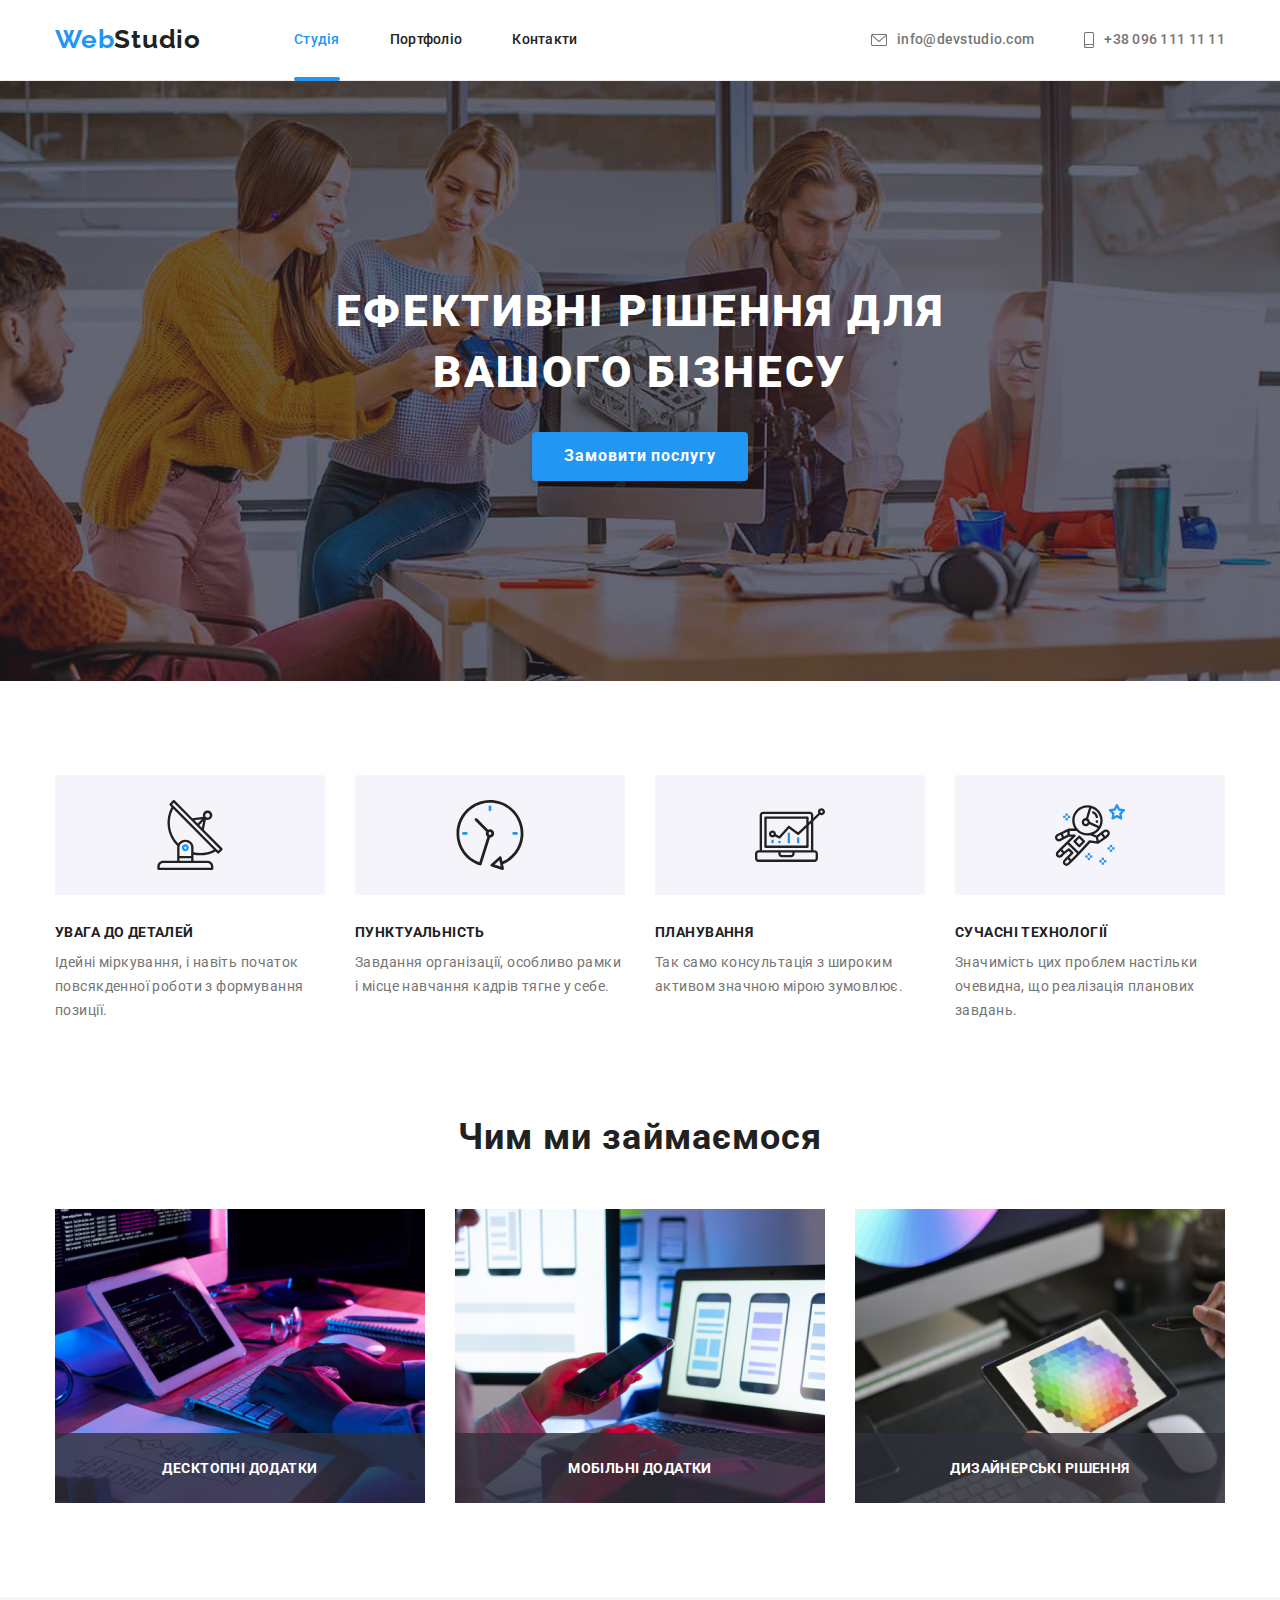
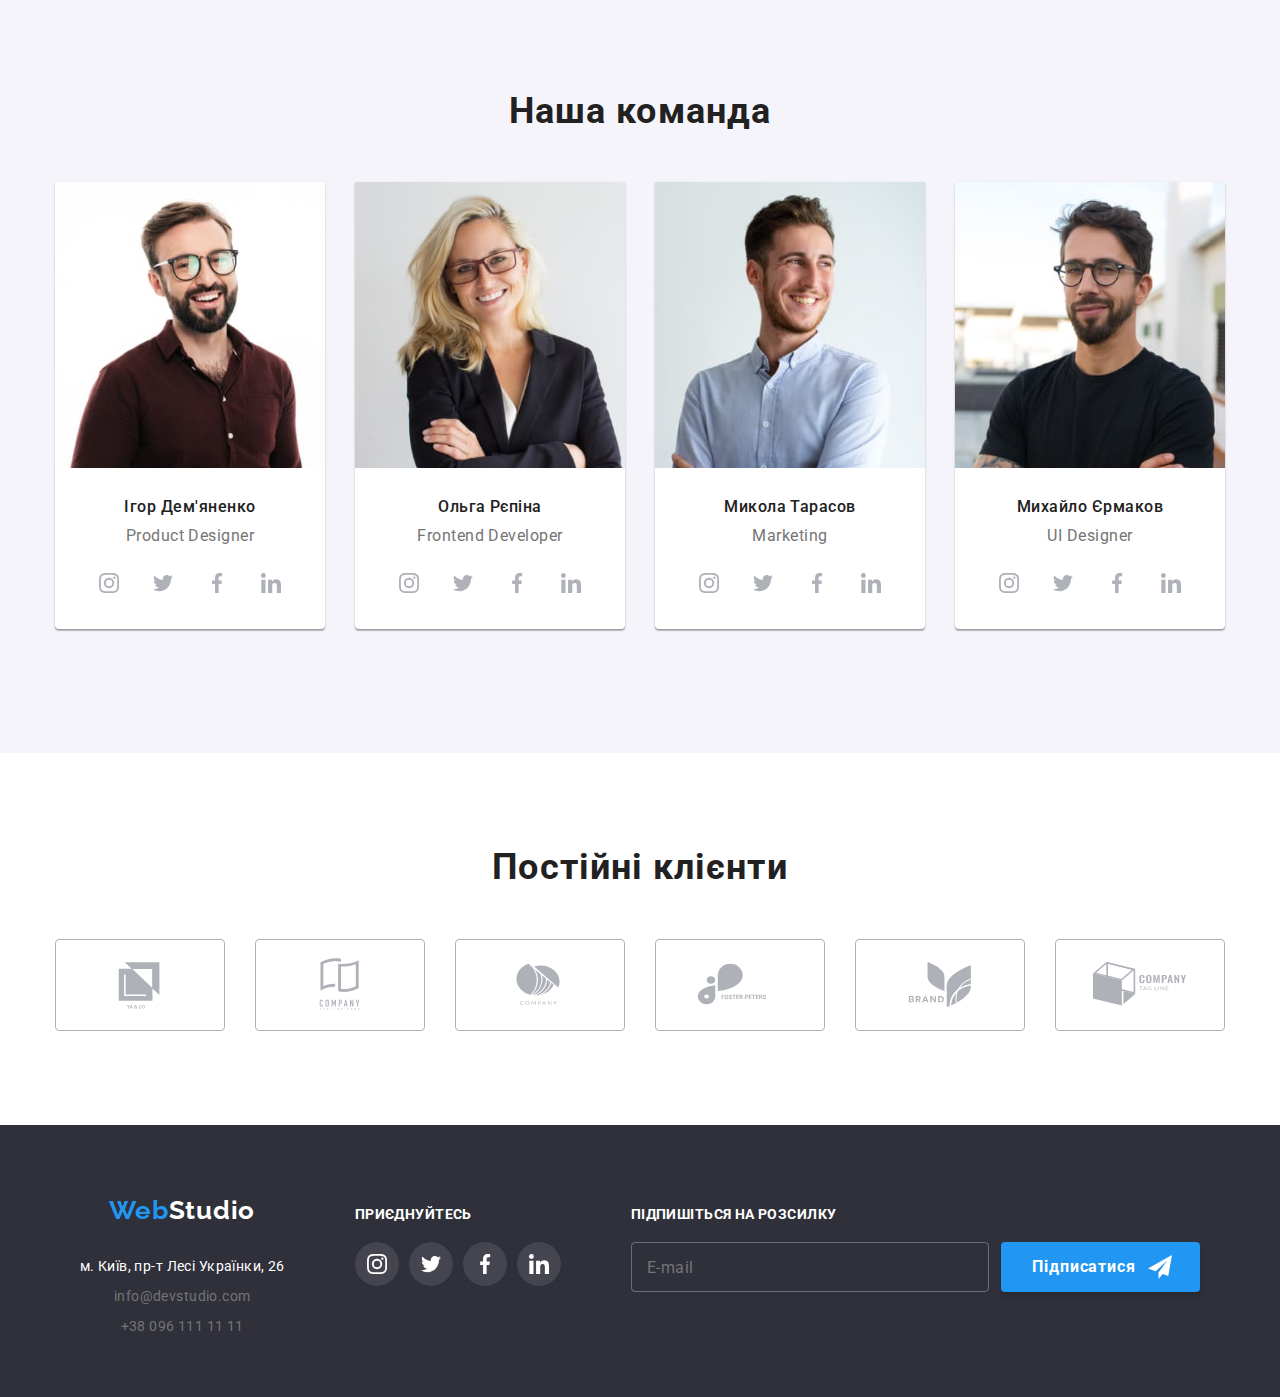
==== commit 6e612417: "final version" ====
--- a/index.html
+++ b/index.html
@@ -189,6 +189,7 @@
             <li class="features-item">
               <img
                 class="features-image"
+                srcset="./images/img1.jpg 1x, ./images/img1@2.jpg 2x"
                 src="./images/img1.jpg"
                 alt="Клавіатура,планшет та чоловічі руки"
                 height="294"
@@ -199,6 +200,7 @@
             <li class="features-item">
               <img
                 class="features-image"
+                srcset="./images/img2.jpg 1x, ./images/img2@2.jpg 2x"
                 src="./images/img2.jpg"
                 alt="Лептоп та жінка з смартфоном"
                 height="294"
@@ -209,6 +211,7 @@
             <li class="features-item">
               <img
                 class="features-image"
+                srcset="./images/img3.jpg 1x, ./images/img3@2.jpg 2x"
                 src="./images/img3.jpg"
                 alt="Планшет з зображенням палітри"
                 height="294"
@@ -225,12 +228,36 @@
           <h2 class="section-title">Наша команда</h2>
           <ul class="team-section__card-list">
             <li class="team-card">
-              <img
-                class="team-card__image"
-                src="./images/imgIgor.jpg"
-                alt="Молодий бородатий чоловік в окулярах з посмішкою"
-                width="270"
-              />
+              <picture>
+                <source
+                  srcset="
+                    ./images/mobile/team/imgIgor.jpg    1x,
+                    ./images/mobile/team/imgIgor@2x.jpg 2x
+                  "
+                  media="(max-width:767px)"
+                />
+                <source
+                  srcset="
+                    ./images/tablet/team/imgIgor.jpg    1x,
+                    ./images/tablet/team/imgIgor@2x.jpg 2x
+                  "
+                  media="(min-width:768px)"
+                />
+                <source
+                  srcset="
+                    ./images/desktop/team/imgIgor.jpg    1x,
+                    ./images/desktop/team/imgIgor@2x.jpg 2x
+                  "
+                  media="(min-width:1200px)"
+                />
+                <img
+                  class="team-card__image"
+                  src="./images/imgIgor.jpg"
+                  alt="Молодий бородатий чоловік в окулярах з посмішкою"
+                  width="450"
+                  height="460"
+                />
+              </picture>
               <div>
                 <h3 class="team-card__name">Ігор Дем'яненко</h3>
                 <p class="team-card__role p-gray" lang="en">Product Designer</p>
@@ -276,12 +303,36 @@
             </li>
 
             <li class="team-card">
-              <img
-                class="team-card__image"
-                src="./images/imgOlga.jpg"
-                alt="Блондинка в окулярах з посмішкою"
-                width="270"
-              />
+              <picture>
+                <source
+                  srcset="
+                    ./images/mobile/team/imgOlga.jpg    1x,
+                    ./images/mobile/team/imgOlga@2x.jpg 2x
+                  "
+                  media="(max-width:767px)"
+                />
+                <source
+                  srcset="
+                    ./images/tablet/team/imgOlga.jpg    1x,
+                    ./images/tablet/team/imgOlga@2x.jpg 2x
+                  "
+                  media="(min-width:768px)"
+                />
+                <source
+                  srcset="
+                    ./images/desktop/team/imgOlga.jpg    1x,
+                    ./images/desktop/team/imgOlga@2x.jpg 2x
+                  "
+                  media="(min-width:1200px)"
+                />
+                <img
+                  class="team-card__image"
+                  src="./images/imgOlga.jpg"
+                  alt="Блондинка в окулярах з посмішкою"
+                  width="450"
+                  height="460"
+                />
+              </picture>
               <div>
                 <h3 class="team-card__name">Ольга Рєпіна</h3>
                 <p class="team-card__role p-gray" lang="en">
@@ -328,12 +379,36 @@
               </div>
             </li>
             <li class="team-card">
-              <img
-                class="team-card__image"
-                src="./images/imgMykola.jpg"
-                alt="Чоловік в блакитній сорочці з посмішкою"
-                width="270"
-              />
+              <picture>
+                <source
+                  srcset="
+                    ./images/mobile/team/imgMykola.jpg    1x,
+                    ./images/mobile/team/imgMykola@2x.jpg 2x
+                  "
+                  media="(max-width:767px)"
+                />
+                <source
+                  srcset="
+                    ./images/tablet/team/imgMykola.jpg    1x,
+                    ./images/tablet/team/imgMykola@2x.jpg 2x
+                  "
+                  media="(min-width:768px)"
+                />
+                <source
+                  srcset="
+                    ./images/desktop/team/imgMykola.jpg    1x,
+                    ./images/desktop/team/imgMykola@2x.jpg 2x
+                  "
+                  media="(min-width:1200px)"
+                />
+                <img
+                  class="team-card__image"
+                  src="./images/imgMykola.jpg"
+                  alt="Чоловік в блакитній сорочці з посмішкою"
+                  width="450"
+                  height="460"
+                />
+              </picture>
               <div>
                 <h3 class="team-card__name">Микола Тарасов</h3>
                 <p class="team-card__role p-gray" lang="en">Marketing</p>
@@ -378,12 +453,36 @@
               </div>
             </li>
             <li class="team-card">
-              <img
-                class="team-card__image"
-                src="./images/imgMikhailo.jpg"
-                alt="Чоловік в чорній футболці та окулярах"
-                width="270"
-              />
+              <picture>
+                <source
+                  srcset="
+                    ./images/mobile/team/imgMykhailo.jpg    1x,
+                    ./images/mobile/team/imgMykhailo@2x.jpg 2x
+                  "
+                  media="(max-width:767px)"
+                />
+                <source
+                  srcset="
+                    ./images/tablet/team/imgMykhailo.jpg    1x,
+                    ./images/tablet/team/imgMykhailo@2x.jpg 2x
+                  "
+                  media="(min-width:768px)"
+                />
+                <source
+                  srcset="
+                    ./images/desktop/team/imgMykhailo.jpg    1x,
+                    ./images/desktop/team/imgMykhailo@2x.jpg 2x
+                  "
+                  media="(min-width:1200px)"
+                />
+                <img
+                  class="team-card__image"
+                  src="./images/imgMykhailo.jpg"
+                  alt="Чоловік в чорній футболці та окулярах"
+                  width="450"
+                  height="460"
+                />
+              </picture>
               <div>
                 <h3 class="team-card__name">Михайло Єрмаков</h3>
                 <p class="team-card__role p-gray" lang="en">UI Designer</p>
--- a/css/main.min.css
+++ b/css/main.min.css
@@ -1 +1 @@
-:root{--main-color: #212121;--second-color: #757575;--brand-color: #2196F3;--background-color: #2F303A;--white-color: #fff;--timing-function: cubic-bezier(0.4, 0, 0.2, 1);--animation-time: 250ms}body{font-family:"roboto",sans-serif;color:#212121;position:relative}li{list-style:none}button{cursor:pointer;font-family:inherit}a{text-decoration:none}h1,h2,h3,h4,h5,h6,ul,p,button{margin:0;padding:0}.container{margin-left:auto;margin-right:auto;padding-left:15px;padding-right:15px;max-width:480px}@media screen and (min-width: 768px){.container{max-width:768px}}.section{padding-top:60px;padding-bottom:60px}.section-title{font-weight:700;font-size:28px;line-height:1.178;text-align:center;letter-spacing:.03em;margin-bottom:50px}.logo{color:#2196f3;font-family:Raleway;font-style:normal;font-weight:700;font-size:26px;line-height:1.2;letter-spacing:.03em;padding-top:10px;padding-bottom:10px}.header__logo-part{color:#212121}.footer__logo-part{color:#fff}.brand-button{background-color:#2196f3;display:block;font-weight:700;font-size:16px;line-height:1.8;text-align:center;border-radius:4px;letter-spacing:.06em;border:none;margin-left:auto;margin-right:auto;-webkit-box-align:center;-ms-flex-align:center;align-items:center;-webkit-box-shadow:0px 4px 4px rgba(0,0,0,.15);box-shadow:0px 4px 4px rgba(0,0,0,.15);-webkit-transition:background-color 250ms cubic-bezier(0.4, 0, 0.2, 1);transition:background-color 250ms cubic-bezier(0.4, 0, 0.2, 1);color:#fff}.brand-button:hover,.brand-button:focus{background-color:#188ce8}.btn-portfolio{border:0;font-weight:500;font-size:16px;line-height:1.6;letter-spacing:.03em;padding:6px 22px 6px 22px;border-radius:4px;-webkit-transition:background-color 250ms cubic-bezier(0.4, 0, 0.2, 1),color 250ms cubic-bezier(0.4, 0, 0.2, 1);transition:background-color 250ms cubic-bezier(0.4, 0, 0.2, 1),color 250ms cubic-bezier(0.4, 0, 0.2, 1)}.btn-portfolio:hover,.btn-portfolio:focus{color:#fff;background-color:#2196f3}.btn-first{padding:6px 25px 6px 25px}.btns-sort{display:-webkit-box;display:-ms-flexbox;display:flex;-webkit-column-gap:8px;-moz-column-gap:8px;column-gap:8px;row-gap:15px;-ms-flex-wrap:wrap;flex-wrap:wrap;margin-bottom:40px}@media screen and (max-width: 767px){.btns-sort{max-width:400px}}@media screen and (min-width: 768px){.btns-sort{-webkit-box-pack:center;-ms-flex-pack:center;justify-content:center}}.btn-gray{background-color:#f5f4fa}.modal-form{padding:40px}.modal-input{display:-webkit-box;display:-ms-flexbox;display:flex;-webkit-box-orient:vertical;-webkit-box-direction:normal;-ms-flex-direction:column;flex-direction:column;-webkit-box-align:center;-ms-flex-align:center;align-items:center}.input-container{display:-webkit-box;display:-ms-flexbox;display:flex;-webkit-box-orient:vertical;-webkit-box-direction:normal;-ms-flex-direction:column;flex-direction:column;margin-bottom:10px;width:100%}.modal-title{font-weight:700;font-size:20px;line-height:1.15;text-align:center;letter-spacing:.03em;margin-bottom:12px}.modal-label{font-size:12px;line-height:1.166;letter-spacing:.01em;margin-bottom:4px}.input-area{width:100%;height:40px;border:1px solid rgba(33,33,33,.2);border-radius:4px;-webkit-transition:border 250ms cubic-bezier(0.4, 0, 0.2, 1);transition:border 250ms cubic-bezier(0.4, 0, 0.2, 1);padding:12px 42px}.comment-area{width:100%;height:120px;padding:12px 16px;font-size:12px;letter-spacing:.01em;border:1px solid rgba(33,33,33,.2);border-radius:4px;margin-bottom:20px;resize:none;-webkit-transition:border 250ms cubic-bezier(0.4, 0, 0.2, 1);transition:border 250ms cubic-bezier(0.4, 0, 0.2, 1)}.modal-input .brand-button{margin-top:30px;padding:10px 52px}.input-area:focus,.comment-area:focus{outline:none;border:1px solid #2196f3}.policy-label{display:-webkit-box;display:-ms-flexbox;display:flex;-webkit-box-align:center;-ms-flex-align:center;align-items:center;-ms-flex-wrap:wrap;flex-wrap:wrap;-webkit-box-pack:center;-ms-flex-pack:center;justify-content:center}.policy-text,.policy-ref{font-size:12px;line-height:1.16;letter-spacing:.03em;padding-top:2px}.policy-ref{color:#2196f3;-webkit-text-decoration-line:underline;text-decoration-line:underline;margin-left:7px}.checkbox-icon{display:block;width:16px;height:15px;border:2px solid #212121;border-radius:3px;margin-right:7px;-webkit-transition:background-color 250ms cubic-bezier(0.4, 0, 0.2, 1),border-color 250ms cubic-bezier(0.4, 0, 0.2, 1);transition:background-color 250ms cubic-bezier(0.4, 0, 0.2, 1),border-color 250ms cubic-bezier(0.4, 0, 0.2, 1)}.modal-input input[type=checkbox]:checked+.checkbox-icon{background-image:url(../images/icons/Vector.svg);background-color:#2196f3;border-color:#2196f3;border-radius:3px;background-repeat:no-repeat;background-position:center;background-origin:border-box}.modal-input input[type=checkbox]{-webkit-appearance:none;-moz-appearance:none;appearance:none;position:absolute}.input-svg{position:relative}.modal-icon{position:absolute;top:50%;-webkit-transform:translateY(-50%);transform:translateY(-50%);left:12px;width:18px;height:18px;-webkit-transition:fill 250ms cubic-bezier(0.4, 0, 0.2, 1);transition:fill 250ms cubic-bezier(0.4, 0, 0.2, 1)}.input-svg:focus-within .modal-icon{fill:#2196f3}.subscribe-form{gap:12px}.subscribe-form__input{width:100%;height:50px;padding:16px 15px;font-size:16px;line-height:1.25;letter-spacing:.03em;background-color:inherit;border:1px solid rgba(255,255,255,.3);border-radius:4px;color:#fff;margin-bottom:20px}@media screen and (min-width: 768px){.subscribe-form__input{width:450px}}.social-list{display:-webkit-box;display:-ms-flexbox;display:flex;-webkit-box-pack:center;-ms-flex-pack:center;justify-content:center;-ms-flex-wrap:wrap;flex-wrap:wrap}.social-list__item{height:44px;width:44px}.social-list__item:not(:last-child){margin-right:10px}.social-list__link{display:-webkit-box;display:-ms-flexbox;display:flex;-webkit-box-align:center;-ms-flex-align:center;align-items:center;-webkit-box-pack:center;-ms-flex-pack:center;justify-content:center;width:100%;height:100%;border-radius:50%;fill:#afb1b8;-webkit-transition:background-color 250ms cubic-bezier(0.4, 0, 0.2, 1),fill 250ms cubic-bezier(0.4, 0, 0.2, 1);transition:background-color 250ms cubic-bezier(0.4, 0, 0.2, 1),fill 250ms cubic-bezier(0.4, 0, 0.2, 1)}.social-list__link:hover,.social-list__link:focus{fill:#fff;background-color:#188ce8}.social-list__svg{height:20px;width:20px}.mobile-menu{position:fixed;top:0;left:0;display:-webkit-box;display:-ms-flexbox;display:flex;width:100%;height:100%;padding:48px 0 48px 40px;background-color:#fff;visibility:hidden;pointer-events:none;-webkit-box-orient:vertical;-webkit-box-direction:normal;-ms-flex-direction:column;flex-direction:column;-webkit-box-pack:justify;-ms-flex-pack:justify;justify-content:space-between;-webkit-transform:translateX(100%);transform:translateX(100%);-webkit-transition:visibility 250ms cubic-bezier(0.4, 0, 0.2, 1),-webkit-transform 250ms cubic-bezier(0.4, 0, 0.2, 1);transition:visibility 250ms cubic-bezier(0.4, 0, 0.2, 1),-webkit-transform 250ms cubic-bezier(0.4, 0, 0.2, 1);transition:visibility 250ms cubic-bezier(0.4, 0, 0.2, 1),transform 250ms cubic-bezier(0.4, 0, 0.2, 1);transition:visibility 250ms cubic-bezier(0.4, 0, 0.2, 1),transform 250ms cubic-bezier(0.4, 0, 0.2, 1),-webkit-transform 250ms cubic-bezier(0.4, 0, 0.2, 1)}@media screen and (min-width: 768px){.mobile-menu{display:none}}.is-open{-webkit-transform:translateX(0);transform:translateX(0);pointer-events:all;visibility:visible}.header__open-button{display:-webkit-box;display:-ms-flexbox;display:flex;gap:4px;-webkit-box-orient:vertical;-webkit-box-direction:normal;-ms-flex-direction:column;flex-direction:column;-webkit-box-pack:center;-ms-flex-pack:center;justify-content:center;background-color:#fff;border:none}@media screen and (min-width: 767px){.header__open-button{display:none}}.header__custom-icon{width:24px;height:3px;background-color:#212121}.header__close-button{position:absolute;top:0;right:0;margin-top:10px;margin-right:15px;background-color:#fff;border:none}.header__close-button:hover{fill:#2196f3}.mobile-menu__item:not(:last-child){margin-bottom:32px}.mobile-menu__nav-link{font-weight:500;font-size:40px;line-height:1.175;letter-spacing:.02em;color:#212121}.mobile-menu__nav-link--current,.mobile-menu__nav-link:hover{color:#2196f3}.mobile-menu__contact-list{margin-bottom:63px}.mobile-menu__contact-link{font-weight:500;font-size:24px;line-height:1.16;letter-spacing:.02em;color:#757575}.mobile-menu__contact-link--attention{font-size:34px;color:#2196f3}.mobile-menu__social-list{display:-webkit-box;display:-ms-flexbox;display:flex;gap:10px;-ms-flex-wrap:wrap;flex-wrap:wrap}.mobile-menu__social-link{font-weight:500;font-size:18px;line-height:22px;letter-spacing:.02em;color:#2196f3;display:-webkit-box;display:-ms-flexbox;display:flex;-webkit-box-align:center;-ms-flex-align:center;align-items:center}.mobile-menu__social-link:not(.mobile-menu__social-link--no-stick)::after{content:"";margin-left:10px;display:block;width:1px;height:18px;background-color:#757575}.header{border-bottom:1px solid #ececec}.header__container{display:-webkit-box;display:-ms-flexbox;display:flex;-webkit-box-pack:justify;-ms-flex-pack:justify;justify-content:space-between}@media screen and (min-width: 768px){.header__container{-webkit-box-pack:justify;-ms-flex-pack:justify;justify-content:space-between}}.pagination{display:-webkit-box;display:-ms-flexbox;display:flex;-webkit-box-align:center;-ms-flex-align:center;align-items:center}@media screen and (min-width: 768px){.header__logo{margin-right:88px}}.pagination__link{color:#212121}.pagination__list{display:none;-webkit-box-align:center;-ms-flex-align:center;align-items:center;-webkit-column-gap:50px;-moz-column-gap:50px;column-gap:50px}@media screen and (min-width: 768px){.pagination__list{display:-webkit-box;display:-ms-flexbox;display:flex}}.header__link{font-weight:500;font-size:14px;line-height:1.14;letter-spacing:.02em;padding-top:32px;padding-bottom:32px;display:-webkit-box;display:-ms-flexbox;display:flex;-webkit-box-align:center;-ms-flex-align:center;align-items:center}.contact-list{display:none}@media screen and (min-width: 768px){.contact-list{gap:10px;display:-webkit-box;display:-ms-flexbox;display:flex;-webkit-box-orient:vertical;-webkit-box-direction:normal;-ms-flex-direction:column;flex-direction:column;-webkit-box-pack:center;-ms-flex-pack:center;justify-content:center}}.header__contact-list{margin-left:auto}.contact-list__link{color:#757575;padding:0}@media screen and (max-width: 1199px){.contact-list__link{font-weight:500;font-size:12px;line-height:1.1;letter-spacing:.02em}}.contact-list__icon{margin-right:10px;fill:currentColor}.contact-list__icon--mail{width:16px;height:12px}@media screen and (max-width: 1199px){.contact-list__icon--mail{width:14px}}.contact-list__icon--tel{width:10px;height:16px}@media screen and (max-width: 1199px){.contact-list__icon--tel{width:12px;height:14px}}.link-hover,.header__link,.footer__link{-webkit-transition:color 250ms cubic-bezier(0.4, 0, 0.2, 1),fill 250ms cubic-bezier(0.4, 0, 0.2, 1);transition:color 250ms cubic-bezier(0.4, 0, 0.2, 1),fill 250ms cubic-bezier(0.4, 0, 0.2, 1)}.link-hover:hover,.link-hover:focus,.header__link:hover,.header__link:focus{color:#2196f3;fill:#2196f3}.pagination__link--notactive{position:relative}[aria-current]{color:#2196f3;position:relative}[aria-current]::after,.pagination__link--notactive::after{content:"";position:absolute;bottom:-1.5px;left:0px;width:100%;height:4px;border-radius:2px;background-color:#2196f3}.pagination__link--notactive::after{opacity:0;-webkit-transform:scaleX(0);transform:scaleX(0);-webkit-transition:opacity 250ms cubic-bezier(0.4, 0, 0.2, 1),-webkit-transform 250ms cubic-bezier(0.4, 0, 0.2, 1);transition:opacity 250ms cubic-bezier(0.4, 0, 0.2, 1),-webkit-transform 250ms cubic-bezier(0.4, 0, 0.2, 1);transition:transform 250ms cubic-bezier(0.4, 0, 0.2, 1),opacity 250ms cubic-bezier(0.4, 0, 0.2, 1);transition:transform 250ms cubic-bezier(0.4, 0, 0.2, 1),opacity 250ms cubic-bezier(0.4, 0, 0.2, 1),-webkit-transform 250ms cubic-bezier(0.4, 0, 0.2, 1)}.pagination__link--notactive:hover::after,.pagination__link--notactive:focus::after{opacity:1;-webkit-transform:scaleX(1);transform:scaleX(1)}.footer{background-color:#2f303a;padding-top:60px;padding-bottom:60px}.footer__container{gap:70px;-webkit-box-align:baseline;-ms-flex-align:baseline;align-items:baseline}@media screen and (min-width: 768px){.footer__container{display:-webkit-box;display:-ms-flexbox;display:flex;-ms-flex-wrap:wrap;flex-wrap:wrap;-webkit-box-pack:center;-ms-flex-pack:center;justify-content:center;-webkit-box-align:center;-ms-flex-align:center;align-items:center}}.footer__logo{text-align:center;margin-left:auto;margin-right:auto;display:block}.footer__logo-part{color:#fff}.footer__adress{margin-top:20px;margin-left:auto;margin-right:auto}@media screen and (max-width: 767px){.footer__links-container{margin-bottom:60px;margin-top:60px}}.footer__link{font-size:14px;line-height:1.5;text-decoration:none;font-style:normal;display:block;letter-spacing:.03em;color:#757575;text-align:center}.footer__link:not(:last-child){margin-bottom:9px}.footer__link:first-child{color:#fff}.footer__link:hover,.footer__link:focus{color:#2196f3}.footer-list{display:-webkit-box;display:-ms-flexbox;display:flex}.footer-title{margin-bottom:20px;text-transform:uppercase;color:#fff;font-weight:700;font-size:14px;line-height:16px;letter-spacing:.03em;text-transform:uppercase;text-align:center}.footer__social-link{background-color:rgba(255,255,255,.1019607843);border-radius:50%;display:-webkit-box;display:-ms-flexbox;display:flex;-webkit-box-align:center;-ms-flex-align:center;align-items:center;-webkit-box-pack:center;-ms-flex-pack:center;justify-content:center;width:100%;height:100%;fill:#fff}.footer__brand-button{padding:10px 28px 10px 31px;display:-webkit-box;display:-ms-flexbox;display:flex;-webkit-box-align:center;-ms-flex-align:center;align-items:center;font-style:normal;font-weight:700;font-size:16px;line-height:1.875;letter-spacing:.06em}.footer__subscribe-icon{margin-left:12px}.hero-section{padding:118px 0;background-color:#2f303a;background-image:-webkit-gradient(linear, left top, right top, from(rgba(47, 48, 58, 0.4)), to(rgba(47, 48, 58, 0.4))),url(../images/background.jpg);background-image:linear-gradient(to right, rgba(47, 48, 58, 0.4), rgba(47, 48, 58, 0.4)),url(../images/background.jpg);background-repeat:no-repeat;background-size:cover;background-position:center;margin-right:auto;margin-left:auto;max-width:480px}@media screen and (min-width: 768px){.hero-section{max-width:768px}}.hero-section .brand-button{padding:10px 24px}.hero-title{text-align:center;margin-left:auto;margin-right:auto;margin-bottom:30px;text-transform:uppercase;color:#fff;font-weight:900;font-size:26px;line-height:1.61;letter-spacing:.06em}@media screen and (min-width: 768px){.hero-title{max-width:360px}}.features-subtitle{font-weight:700;font-size:14px;line-height:1.14;margin-bottom:10px;letter-spacing:.03em;text-align:center;margin-left:auto;margin-right:auto}.features-image{width:370px;display:block}.features-description{font-size:14px;line-height:1.71;letter-spacing:.03em;margin-left:auto;margin-right:auto}.features-content{display:-webkit-box;display:-ms-flexbox;display:flex;-webkit-column-gap:30px;-moz-column-gap:30px;column-gap:30px;-ms-flex-wrap:wrap;flex-wrap:wrap}.features-title{display:none;margin-left:auto;margin-right:auto}.features-images{display:none}.features-li{margin:0 auto}@media screen and (min-width: 768px){.features-li{max-width:354px}}.features-li:not(:last-child){margin-bottom:30px}.features-li::before{content:"";display:block;width:100%;height:120px;margin-bottom:30px;border-radius:4px;background-color:#f5f4fa;background-repeat:no-repeat;background-position:center;margin-right:auto;margin-left:auto}.antenna-img::before{background-image:url(../images/icons/antenna.svg)}.clock-img::before{background-image:url(../images/icons/clock.svg)}.diagramma-img::before{background-image:url(../images/icons/diagram.svg)}.astronaut-img::before{background-image:url(../images/icons/astronaut.svg)}.features-item{position:relative}.features-overlay{position:absolute;bottom:0;padding:27px 0;width:100%;background-color:rgba(47,48,58,.8);color:#fff;font-weight:700;font-size:14px;line-height:16px;text-align:center;letter-spacing:.03em;text-transform:uppercase;text-align:center}.team-section{background-color:#f5f4fa}@media screen and (min-width: 768px){.team-section__card-list{display:-webkit-box;display:-ms-flexbox;display:flex;-ms-flex-wrap:wrap;flex-wrap:wrap;-ms-flex-preferred-size:calc((100% - 30px)/2);flex-basis:calc((100% - 30px)/2)}}@media screen and (min-width: 768px){.team-card:nth-child(even){margin-left:30px}.team-card:nth-child(n+1){margin-bottom:30px}}@media screen and (max-width: 767px){.team-card:not(:last-child){margin-bottom:30px}}.team-card{background-color:#fff;max-width:450px;-webkit-box-shadow:0px 1px 3px rgba(0,0,0,.12),0px 1px 1px rgba(0,0,0,.14),0px 2px 1px rgba(0,0,0,.2);box-shadow:0px 1px 3px rgba(0,0,0,.12),0px 1px 1px rgba(0,0,0,.14),0px 2px 1px rgba(0,0,0,.2);border-radius:0px 0px 4px 4px;padding-bottom:24px}@media screen and (min-width: 768px){.team-card{max-width:354px}}.team-card__image{display:block;margin-bottom:30px;width:100%;height:460px}@media screen and (min-width: 768px){.team-card__image{height:374px}}.team-card__name{font-size:16px;font-weight:500;margin-bottom:10px}.team-card__role{margin-bottom:16px;color:#757575}.team-card__name,.team-card__role{text-align:center;line-height:1.18;letter-spacing:.03em}.clients-list{display:-webkit-box;display:-ms-flexbox;display:flex;-ms-flex-wrap:wrap;flex-wrap:wrap;gap:30px;-webkit-box-pack:center;-ms-flex-pack:center;justify-content:center}.clients-item{width:210px;height:92px}.clients-link{border:1px solid #afb1b8;border-radius:4px;display:-webkit-box;display:-ms-flexbox;display:flex;width:100%;height:100%;-webkit-box-align:center;-ms-flex-align:center;align-items:center;-webkit-box-pack:center;-ms-flex-pack:center;justify-content:center;fill:#afb1b8}.clients-link:hover,.clients-link:focus{border:1px solid #2196f3}.clients-icon{width:106px;height:60px}.backdrop{position:fixed;top:0;left:0;width:100%;height:100%;background-color:rgba(0,0,0,.2);-webkit-transition:opacity 250ms cubic-bezier(0.4, 0, 0.2, 1),visibility 250ms cubic-bezier(0.4, 0, 0.2, 1);transition:opacity 250ms cubic-bezier(0.4, 0, 0.2, 1),visibility 250ms cubic-bezier(0.4, 0, 0.2, 1)}.is-hidden{visibility:hidden;pointer-events:none;opacity:0}.modal{position:absolute;top:50%;left:50%;-webkit-transform:translate(-50%, -50%);transform:translate(-50%, -50%);width:100%;max-width:450px;background-color:#fff;-webkit-box-shadow:0px 1px 3px rgba(0,0,0,.12),0px 1px 1px rgba(0,0,0,.14),0px 2px 1px rgba(0,0,0,.2);box-shadow:0px 1px 3px rgba(0,0,0,.12),0px 1px 1px rgba(0,0,0,.14),0px 2px 1px rgba(0,0,0,.2)}.modal-button{position:absolute;top:1%;right:1%;border:none;background-color:#fff;width:30px;height:30px;border:1px solid rgba(0,0,0,.1019607843);border-radius:50%;-webkit-transition:border 250ms cubic-bezier(0.4, 0, 0.2, 1);transition:border 250ms cubic-bezier(0.4, 0, 0.2, 1)}.modal-button:hover .close-svg,.modal-button:focus .close-svg,.modal-button:focus,.modal-button:hover{fill:#2196f3;border-color:#2196f3}.close-svg{-webkit-box-align:center;-ms-flex-align:center;align-items:center;-webkit-transition:fill 250ms cubic-bezier(0.4, 0, 0.2, 1);transition:fill 250ms cubic-bezier(0.4, 0, 0.2, 1);fill:#000}.no-scroll{overflow:hidden}.portfolio-img{display:-webkit-box;display:-ms-flexbox;display:flex;-ms-flex-wrap:wrap;flex-wrap:wrap;gap:30px}.portfolio-item{width:100%;border:1px solid #eee}@media screen and (min-width: 768px){.portfolio-item{-ms-flex-preferred-size:calc((100% - 30px)/2);flex-basis:calc((100% - 30px)/2)}}.visually-hidden{position:absolute;clip:rect(0 0 0 0);width:1px;height:1px;margin:-1px}.portfolio-h{font-weight:700;font-size:18px;line-height:2;letter-spacing:.06em;margin-top:20px;padding-left:24px;padding-right:24px}.portfolio-p{font-size:16px;line-height:1.87;letter-spacing:.03em;margin-bottom:20px;padding-left:24px;padding-right:24px}.portfolio-link{height:100%;width:100%;display:block;color:#212121;-webkit-transition:-webkit-box-shadow 250ms cubic-bezier(0.4, 0, 0.2, 1);transition:-webkit-box-shadow 250ms cubic-bezier(0.4, 0, 0.2, 1);transition:box-shadow 250ms cubic-bezier(0.4, 0, 0.2, 1);transition:box-shadow 250ms cubic-bezier(0.4, 0, 0.2, 1), -webkit-box-shadow 250ms cubic-bezier(0.4, 0, 0.2, 1)}.portfolio-link:hover,.portfolio-link:focus{-webkit-box-shadow:0px 1px 1px rgba(0,0,0,.12),0px 4px 4px rgba(0,0,0,.06),1px 4px 6px rgba(0,0,0,.16);box-shadow:0px 1px 1px rgba(0,0,0,.12),0px 4px 4px rgba(0,0,0,.06),1px 4px 6px rgba(0,0,0,.16)}.img-container{position:relative;overflow:hidden}.img-container::before{content:"";background-color:rgba(33,150,243,.8980392157);position:absolute;top:0;left:0;-webkit-transform:translate(0, 101%);transform:translate(0, 101%);width:100%;height:100%;-webkit-transition:-webkit-transform 250ms cubic-bezier(0.4, 0, 0.2, 1);transition:-webkit-transform 250ms cubic-bezier(0.4, 0, 0.2, 1);transition:transform 250ms cubic-bezier(0.4, 0, 0.2, 1);transition:transform 250ms cubic-bezier(0.4, 0, 0.2, 1), -webkit-transform 250ms cubic-bezier(0.4, 0, 0.2, 1)}.img-project{display:block;width:100%;max-height:294px}.card-description{position:absolute;-webkit-transform:translate(0, 0);transform:translate(0, 0);-webkit-transition:-webkit-transform 250ms cubic-bezier(0.4, 0, 0.2, 1);transition:-webkit-transform 250ms cubic-bezier(0.4, 0, 0.2, 1);transition:transform 250ms cubic-bezier(0.4, 0, 0.2, 1);transition:transform 250ms cubic-bezier(0.4, 0, 0.2, 1), -webkit-transform 250ms cubic-bezier(0.4, 0, 0.2, 1);font-size:18px;line-height:1.5555;letter-spacing:.03em;color:#fff;padding:63px 24px}.portfolio-link:hover .img-container::before,.portfolio-link:focus .img-container::before{-webkit-transform:translate(0, 0);transform:translate(0, 0)}.portfolio-link:hover .card-description,.portfolio-link:focus .card-description{-webkit-transform:translate(0, -100%);transform:translate(0, -100%)}/*# sourceMappingURL=main.min.css.map */+:root{--main-color: #212121;--second-color: #757575;--brand-color: #2196F3;--background-color: #2F303A;--white-color: #fff;--timing-function: cubic-bezier(0.4, 0, 0.2, 1);--animation-time: 250ms}body{font-family:"roboto",sans-serif;color:#212121;position:relative}li{list-style:none}button{cursor:pointer;font-family:inherit}a{text-decoration:none}h1,h2,h3,h4,h5,h6,ul,p,button{margin:0;padding:0}.container{margin-left:auto;margin-right:auto;padding-left:15px;padding-right:15px;max-width:480px}@media screen and (min-width: 768px){.container{max-width:768px}}@media screen and (min-width: 1200px){.container{max-width:1200px}}.section{padding-top:60px;padding-bottom:60px}@media screen and (min-width: 1200px){.section{padding-top:94px;padding-bottom:94px}}.section-title{font-weight:700;font-size:28px;line-height:1.178;text-align:center;letter-spacing:.03em;margin-bottom:50px}@media screen and (min-width: 1200px){.section-title{font-size:36px;line-height:1.16;text-align:center}}.logo{color:#2196f3;font-family:Raleway;font-style:normal;font-weight:700;font-size:26px;line-height:1.2;letter-spacing:.03em;padding-top:10px;padding-bottom:10px}.header__logo-part{color:#212121}.footer__logo-part{color:#fff}.brand-button{background-color:#2196f3;display:block;font-weight:700;font-size:16px;line-height:1.8;text-align:center;border-radius:4px;letter-spacing:.06em;border:none;margin-left:auto;margin-right:auto;-webkit-box-align:center;-ms-flex-align:center;align-items:center;-webkit-box-shadow:0px 4px 4px rgba(0,0,0,.15);box-shadow:0px 4px 4px rgba(0,0,0,.15);-webkit-transition:background-color 250ms cubic-bezier(0.4, 0, 0.2, 1);transition:background-color 250ms cubic-bezier(0.4, 0, 0.2, 1);color:#fff}.brand-button:hover,.brand-button:focus{background-color:#188ce8}.btn-portfolio{border:0;font-weight:500;font-size:16px;line-height:1.6;letter-spacing:.03em;padding:6px 22px 6px 22px;border-radius:4px;-webkit-transition:background-color 250ms cubic-bezier(0.4, 0, 0.2, 1),color 250ms cubic-bezier(0.4, 0, 0.2, 1);transition:background-color 250ms cubic-bezier(0.4, 0, 0.2, 1),color 250ms cubic-bezier(0.4, 0, 0.2, 1)}.btn-portfolio:hover,.btn-portfolio:focus{color:#fff;background-color:#2196f3}.btn-first{padding:6px 25px 6px 25px}.btns-sort{display:-webkit-box;display:-ms-flexbox;display:flex;-webkit-column-gap:8px;-moz-column-gap:8px;column-gap:8px;row-gap:15px;-ms-flex-wrap:wrap;flex-wrap:wrap;margin-bottom:40px}@media screen and (max-width: 767px){.btns-sort{max-width:400px}}@media screen and (min-width: 768px){.btns-sort{-webkit-box-pack:center;-ms-flex-pack:center;justify-content:center}}.btn-gray{background-color:#f5f4fa}.modal-form{padding:40px}.modal-input{display:-webkit-box;display:-ms-flexbox;display:flex;-webkit-box-orient:vertical;-webkit-box-direction:normal;-ms-flex-direction:column;flex-direction:column;-webkit-box-align:center;-ms-flex-align:center;align-items:center}.input-container{display:-webkit-box;display:-ms-flexbox;display:flex;-webkit-box-orient:vertical;-webkit-box-direction:normal;-ms-flex-direction:column;flex-direction:column;margin-bottom:10px;width:100%}.modal-title{font-weight:700;font-size:20px;line-height:1.15;text-align:center;letter-spacing:.03em;margin-bottom:12px}.modal-label{font-size:12px;line-height:1.166;letter-spacing:.01em;margin-bottom:4px}.input-area{width:100%;height:40px;border:1px solid rgba(33,33,33,.2);border-radius:4px;-webkit-transition:border 250ms cubic-bezier(0.4, 0, 0.2, 1);transition:border 250ms cubic-bezier(0.4, 0, 0.2, 1);padding:12px 42px}.comment-area{width:100%;height:120px;padding:12px 16px;font-size:12px;letter-spacing:.01em;border:1px solid rgba(33,33,33,.2);border-radius:4px;margin-bottom:20px;resize:none;-webkit-transition:border 250ms cubic-bezier(0.4, 0, 0.2, 1);transition:border 250ms cubic-bezier(0.4, 0, 0.2, 1)}.modal-input .brand-button{margin-top:30px;padding:10px 52px}.input-area:focus,.comment-area:focus{outline:none;border:1px solid #2196f3}.policy-label{display:-webkit-box;display:-ms-flexbox;display:flex;-webkit-box-align:center;-ms-flex-align:center;align-items:center;-ms-flex-wrap:wrap;flex-wrap:wrap;-webkit-box-pack:center;-ms-flex-pack:center;justify-content:center}.policy-text,.policy-ref{font-size:12px;line-height:1.16;letter-spacing:.03em;padding-top:2px}@media screen and (min-width: 1200px){.policy-text,.policy-ref{font-size:14px;line-height:1.71}}.policy-ref{color:#2196f3;-webkit-text-decoration-line:underline;text-decoration-line:underline;margin-left:7px}.checkbox-icon{display:block;width:16px;height:15px;border:2px solid #212121;border-radius:3px;margin-right:7px;-webkit-transition:background-color 250ms cubic-bezier(0.4, 0, 0.2, 1),border-color 250ms cubic-bezier(0.4, 0, 0.2, 1);transition:background-color 250ms cubic-bezier(0.4, 0, 0.2, 1),border-color 250ms cubic-bezier(0.4, 0, 0.2, 1)}.modal-input input[type=checkbox]:checked+.checkbox-icon{background-image:url(../images/icons/Vector.svg);background-color:#2196f3;border-color:#2196f3;border-radius:3px;background-repeat:no-repeat;background-position:center;background-origin:border-box}.modal-input input[type=checkbox]{-webkit-appearance:none;-moz-appearance:none;appearance:none;position:absolute}.input-svg{position:relative}.modal-icon{position:absolute;top:50%;-webkit-transform:translateY(-50%);transform:translateY(-50%);left:12px;width:18px;height:18px;-webkit-transition:fill 250ms cubic-bezier(0.4, 0, 0.2, 1);transition:fill 250ms cubic-bezier(0.4, 0, 0.2, 1)}.input-svg:focus-within .modal-icon{fill:#2196f3}@media screen and (min-width: 1200px){.subscribe-form{display:-webkit-box;display:-ms-flexbox;display:flex;gap:12px}}.subscribe-form__input{width:100%;height:50px;padding:16px 15px;font-size:16px;line-height:1.25;letter-spacing:.03em;background-color:inherit;border:1px solid rgba(255,255,255,.3);border-radius:4px;color:#fff;margin-bottom:20px}@media screen and (min-width: 768px){.subscribe-form__input{width:450px}}@media screen and (min-width: 1200px){.subscribe-form__input{width:358px}}.social-list{display:-webkit-box;display:-ms-flexbox;display:flex;-webkit-box-pack:center;-ms-flex-pack:center;justify-content:center;-ms-flex-wrap:wrap;flex-wrap:wrap}.social-list__item{height:44px;width:44px}.social-list__item:not(:last-child){margin-right:10px}.social-list__link{display:-webkit-box;display:-ms-flexbox;display:flex;-webkit-box-align:center;-ms-flex-align:center;align-items:center;-webkit-box-pack:center;-ms-flex-pack:center;justify-content:center;width:100%;height:100%;border-radius:50%;fill:#afb1b8;-webkit-transition:background-color 250ms cubic-bezier(0.4, 0, 0.2, 1),fill 250ms cubic-bezier(0.4, 0, 0.2, 1);transition:background-color 250ms cubic-bezier(0.4, 0, 0.2, 1),fill 250ms cubic-bezier(0.4, 0, 0.2, 1)}.social-list__link:hover,.social-list__link:focus{fill:#fff;background-color:#188ce8}.social-list__svg{height:20px;width:20px}.mobile-menu{position:fixed;top:0;left:0;display:-webkit-box;display:-ms-flexbox;display:flex;width:100%;height:100%;padding:48px 0 48px 40px;background-color:#fff;visibility:hidden;pointer-events:none;-webkit-box-orient:vertical;-webkit-box-direction:normal;-ms-flex-direction:column;flex-direction:column;-webkit-box-pack:justify;-ms-flex-pack:justify;justify-content:space-between;-webkit-transform:translateX(100%);transform:translateX(100%);-webkit-transition:visibility 250ms cubic-bezier(0.4, 0, 0.2, 1),-webkit-transform 250ms cubic-bezier(0.4, 0, 0.2, 1);transition:visibility 250ms cubic-bezier(0.4, 0, 0.2, 1),-webkit-transform 250ms cubic-bezier(0.4, 0, 0.2, 1);transition:visibility 250ms cubic-bezier(0.4, 0, 0.2, 1),transform 250ms cubic-bezier(0.4, 0, 0.2, 1);transition:visibility 250ms cubic-bezier(0.4, 0, 0.2, 1),transform 250ms cubic-bezier(0.4, 0, 0.2, 1),-webkit-transform 250ms cubic-bezier(0.4, 0, 0.2, 1)}@media screen and (min-width: 768px){.mobile-menu{display:none}}.is-open{-webkit-transform:translateX(0);transform:translateX(0);pointer-events:all;visibility:visible}.header__open-button{display:-webkit-box;display:-ms-flexbox;display:flex;gap:4px;-webkit-box-orient:vertical;-webkit-box-direction:normal;-ms-flex-direction:column;flex-direction:column;-webkit-box-pack:center;-ms-flex-pack:center;justify-content:center;background-color:#fff;border:none}@media screen and (min-width: 767px){.header__open-button{display:none}}.header__custom-icon{width:24px;height:3px;background-color:#212121}.header__close-button{position:absolute;top:0;right:0;margin-top:10px;margin-right:15px;background-color:#fff;border:none}.header__close-button:hover{fill:#2196f3}.mobile-menu__item:not(:last-child){margin-bottom:32px}.mobile-menu__nav-link{font-weight:500;font-size:40px;line-height:1.175;letter-spacing:.02em;color:#212121}.mobile-menu__nav-link--current,.mobile-menu__nav-link:hover{color:#2196f3}.mobile-menu__contact-list{margin-bottom:63px}.mobile-menu__contact-link{font-weight:500;font-size:24px;line-height:1.16;letter-spacing:.02em;color:#757575}.mobile-menu__contact-link--attention{font-size:34px;color:#2196f3}.mobile-menu__social-list{display:-webkit-box;display:-ms-flexbox;display:flex;gap:10px;-ms-flex-wrap:wrap;flex-wrap:wrap}.mobile-menu__social-link{font-weight:500;font-size:18px;line-height:22px;letter-spacing:.02em;color:#2196f3;display:-webkit-box;display:-ms-flexbox;display:flex;-webkit-box-align:center;-ms-flex-align:center;align-items:center}.mobile-menu__social-link:not(.mobile-menu__social-link--no-stick)::after{content:"";margin-left:10px;display:block;width:1px;height:18px;background-color:#757575}.header{border-bottom:1px solid #ececec}.header__container{display:-webkit-box;display:-ms-flexbox;display:flex;-webkit-box-pack:justify;-ms-flex-pack:justify;justify-content:space-between}@media screen and (min-width: 768px){.header__container{-webkit-box-pack:justify;-ms-flex-pack:justify;justify-content:space-between}}.pagination{display:-webkit-box;display:-ms-flexbox;display:flex;-webkit-box-align:center;-ms-flex-align:center;align-items:center}@media screen and (min-width: 768px){.header__logo{margin-right:88px}}@media screen and (min-width: 1200px){.header__logo{margin-right:93px}}.pagination__link{color:#212121}.pagination__list{display:none;-webkit-box-align:center;-ms-flex-align:center;align-items:center;-webkit-column-gap:50px;-moz-column-gap:50px;column-gap:50px}@media screen and (min-width: 768px){.pagination__list{display:-webkit-box;display:-ms-flexbox;display:flex}}.header__link{font-weight:500;font-size:14px;line-height:1.14;letter-spacing:.02em;padding-top:32px;padding-bottom:32px;display:-webkit-box;display:-ms-flexbox;display:flex;-webkit-box-align:center;-ms-flex-align:center;align-items:center}.contact-list{display:none}@media screen and (min-width: 768px){.contact-list{gap:10px;display:-webkit-box;display:-ms-flexbox;display:flex;-webkit-box-orient:vertical;-webkit-box-direction:normal;-ms-flex-direction:column;flex-direction:column;-webkit-box-pack:center;-ms-flex-pack:center;justify-content:center}}@media screen and (min-width: 1200px){.contact-list{-webkit-box-orient:horizontal;-webkit-box-direction:normal;-ms-flex-direction:row;flex-direction:row;gap:50px;-webkit-box-align:center;-ms-flex-align:center;align-items:center}}.header__contact-list{margin-left:auto}.contact-list__link{color:#757575;padding:0}@media screen and (max-width: 1199px){.contact-list__link{font-weight:500;font-size:12px;line-height:1.1;letter-spacing:.02em}}.contact-list__icon{margin-right:10px;fill:currentColor}.contact-list__icon--mail{width:16px;height:12px}@media screen and (max-width: 1199px){.contact-list__icon--mail{width:14px}}.contact-list__icon--tel{width:10px;height:16px}@media screen and (max-width: 1199px){.contact-list__icon--tel{width:12px;height:14px}}.link-hover,.header__link,.footer__link{-webkit-transition:color 250ms cubic-bezier(0.4, 0, 0.2, 1),fill 250ms cubic-bezier(0.4, 0, 0.2, 1);transition:color 250ms cubic-bezier(0.4, 0, 0.2, 1),fill 250ms cubic-bezier(0.4, 0, 0.2, 1)}.link-hover:hover,.link-hover:focus,.header__link:hover,.header__link:focus{color:#2196f3;fill:#2196f3}.pagination__link--notactive{position:relative}[aria-current]{color:#2196f3;position:relative}[aria-current]::after,.pagination__link--notactive::after{content:"";position:absolute;bottom:-1.5px;left:0px;width:100%;height:4px;border-radius:2px;background-color:#2196f3}.pagination__link--notactive::after{opacity:0;-webkit-transform:scaleX(0);transform:scaleX(0);-webkit-transition:opacity 250ms cubic-bezier(0.4, 0, 0.2, 1),-webkit-transform 250ms cubic-bezier(0.4, 0, 0.2, 1);transition:opacity 250ms cubic-bezier(0.4, 0, 0.2, 1),-webkit-transform 250ms cubic-bezier(0.4, 0, 0.2, 1);transition:transform 250ms cubic-bezier(0.4, 0, 0.2, 1),opacity 250ms cubic-bezier(0.4, 0, 0.2, 1);transition:transform 250ms cubic-bezier(0.4, 0, 0.2, 1),opacity 250ms cubic-bezier(0.4, 0, 0.2, 1),-webkit-transform 250ms cubic-bezier(0.4, 0, 0.2, 1)}.pagination__link--notactive:hover::after,.pagination__link--notactive:focus::after{opacity:1;-webkit-transform:scaleX(1);transform:scaleX(1)}.footer{background-color:#2f303a;padding-top:60px;padding-bottom:60px}.footer__container{gap:70px;-webkit-box-align:baseline;-ms-flex-align:baseline;align-items:baseline}@media screen and (min-width: 768px){.footer__container{display:-webkit-box;display:-ms-flexbox;display:flex;-ms-flex-wrap:wrap;flex-wrap:wrap;-webkit-box-pack:center;-ms-flex-pack:center;justify-content:center;-webkit-box-align:center;-ms-flex-align:center;align-items:center}}@media screen and (min-width: 1200px){.footer__container{-webkit-box-align:baseline;-ms-flex-align:baseline;align-items:baseline;-ms-flex-wrap:nowrap;flex-wrap:nowrap;-webkit-box-pack:none;-ms-flex-pack:none;justify-content:none}}.footer__logo{text-align:center;margin-left:auto;margin-right:auto;display:block}.footer__logo-part{color:#fff}.footer__adress{margin-top:20px;margin-left:auto;margin-right:auto}@media screen and (max-width: 767px){.footer__links-container{margin-bottom:60px;margin-top:60px}}.footer__link{font-size:14px;line-height:1.5;text-decoration:none;font-style:normal;display:block;letter-spacing:.03em;color:#757575;text-align:center}.footer__link:not(:last-child){margin-bottom:9px}.footer__link:first-child{color:#fff}.footer__link:hover,.footer__link:focus{color:#2196f3}.footer-list{display:-webkit-box;display:-ms-flexbox;display:flex}.footer-title{margin-bottom:20px;text-transform:uppercase;color:#fff;font-weight:700;font-size:14px;line-height:16px;letter-spacing:.03em;text-transform:uppercase}@media screen and (max-width: 1199px){.footer-title{text-align:center}}.footer__social-link{background-color:rgba(255,255,255,.1019607843);border-radius:50%;display:-webkit-box;display:-ms-flexbox;display:flex;-webkit-box-align:center;-ms-flex-align:center;align-items:center;-webkit-box-pack:center;-ms-flex-pack:center;justify-content:center;width:100%;height:100%;fill:#fff}.footer__brand-button{padding:10px 28px 10px 31px;display:-webkit-box;display:-ms-flexbox;display:flex;-webkit-box-align:center;-ms-flex-align:center;align-items:center;font-style:normal;font-weight:700;font-size:16px;line-height:1.875;letter-spacing:.06em;height:100%}.footer__subscribe-icon{margin-left:12px}.hero-section{padding:118px 0;background-color:#2f303a;background-image:-webkit-gradient(linear, left top, right top, from(rgba(47, 48, 58, 0.4)), to(rgba(47, 48, 58, 0.4))),url(../images/mobile/hero-mobile.jpg);background-image:linear-gradient(to right, rgba(47, 48, 58, 0.4), rgba(47, 48, 58, 0.4)),url(../images/mobile/hero-mobile.jpg);background-repeat:no-repeat;background-size:cover;background-position:center;margin-right:auto;margin-left:auto;max-width:480px}@media(min-device-pixel-ratio: 2),(-webkit-min-device-pixel-ratio: 2),(min-resolution: 192dpi),(min-resolution: 2ddpx){.hero-section{background-image:-webkit-gradient(linear, left top, right top, from(rgba(47, 48, 58, 0.4)), to(rgba(47, 48, 58, 0.4))),url(../images/mobile/hero-mobile@2x.jpg);background-image:linear-gradient(to right, rgba(47, 48, 58, 0.4), rgba(47, 48, 58, 0.4)),url(../images/mobile/hero-mobile@2x.jpg)}}@media screen and (min-width: 768px){.hero-section{max-width:768px;background-image:-webkit-gradient(linear, left top, right top, from(rgba(47, 48, 58, 0.4)), to(rgba(47, 48, 58, 0.4))),url(../images/tablet/hero-tablet.jpg);background-image:linear-gradient(to right, rgba(47, 48, 58, 0.4), rgba(47, 48, 58, 0.4)),url(../images/tablet/hero-tablet.jpg)}}@media screen and (min-width: 768px)and (min-device-pixel-ratio: 2),screen and (min-width: 768px)and (-webkit-min-device-pixel-ratio: 2),screen and (min-width: 768px)and (min-resolution: 192dpi),screen and (min-width: 768px)and (min-resolution: 2ddpx){.hero-section{background-image:-webkit-gradient(linear, left top, right top, from(rgba(47, 48, 58, 0.4)), to(rgba(47, 48, 58, 0.4))),url(../images/tablet/hero-tablet@2x.jpg);background-image:linear-gradient(to right, rgba(47, 48, 58, 0.4), rgba(47, 48, 58, 0.4)),url(../images/tablet/hero-tablet@2x.jpg)}}@media screen and (min-width: 1200px){.hero-section{padding:200px 0;max-width:100%;background-image:-webkit-gradient(linear, left top, right top, from(rgba(47, 48, 58, 0.4)), to(rgba(47, 48, 58, 0.4))),url(../images/desktop/hero.jpg);background-image:linear-gradient(to right, rgba(47, 48, 58, 0.4), rgba(47, 48, 58, 0.4)),url(../images/desktop/hero.jpg)}}@media screen and (min-width: 1200px)and (min-device-pixel-ratio: 2),screen and (min-width: 1200px)and (-webkit-min-device-pixel-ratio: 2),screen and (min-width: 1200px)and (min-resolution: 192dpi),screen and (min-width: 1200px)and (min-resolution: 2ddpx){.hero-section{background-image:-webkit-gradient(linear, left top, right top, from(rgba(47, 48, 58, 0.4)), to(rgba(47, 48, 58, 0.4))),url(../images/desktop/hero@2x.jpg);background-image:linear-gradient(to right, rgba(47, 48, 58, 0.4), rgba(47, 48, 58, 0.4)),url(../images/desktop/hero@2x.jpg)}}.hero-section .brand-button{padding:10px 24px}@media screen and (min-width: 1200px){.hero-section .brand-button{padding:10px 32px}}.hero-title{text-align:center;margin-left:auto;margin-right:auto;margin-bottom:30px;text-transform:uppercase;color:#fff;font-weight:900;font-size:26px;line-height:1.61;letter-spacing:.06em}@media screen and (min-width: 768px){.hero-title{max-width:360px}}@media screen and (min-width: 1200px){.hero-title{font-size:44px;line-height:1.38;letter-spacing:.06em;max-width:696px}}.features-subtitle{font-weight:700;font-size:14px;line-height:1.14;margin-bottom:10px;letter-spacing:.03em;text-align:center;margin-left:auto;margin-right:auto}@media screen and (min-width: 1200px){.features-subtitle{text-align:start}}.features-image{width:370px;display:block}.features-description{font-size:14px;line-height:1.71;letter-spacing:.03em;margin-left:auto;margin-right:auto;color:#757575}.features-content{display:-webkit-box;display:-ms-flexbox;display:flex;-webkit-column-gap:30px;-moz-column-gap:30px;column-gap:30px;-ms-flex-wrap:wrap;flex-wrap:wrap}@media screen and (min-width: 1200px){.features-content{margin-bottom:94px}}.features-title{display:none;margin-left:auto;margin-right:auto}@media screen and (min-width: 1200px){.features-title{display:block}}.features-images{display:none}@media screen and (min-width: 1200px){.features-images{display:-webkit-box;display:-ms-flexbox;display:flex;-webkit-column-gap:30px;-moz-column-gap:30px;column-gap:30px}}.features-li{margin:0 auto}@media screen and (min-width: 768px){.features-li{max-width:354px}}@media screen and (min-width: 1200px){.features-li{max-width:270px}}@media screen and (max-width: 1200px){.features-li:not(:last-child){margin-bottom:30px}}.features-li::before{content:"";display:block;width:100%;height:120px;margin-bottom:30px;border-radius:4px;background-color:#f5f4fa;background-repeat:no-repeat;background-position:center;margin-right:auto;margin-left:auto}.antenna-img::before{background-image:url(../images/icons/antenna.svg)}.clock-img::before{background-image:url(../images/icons/clock.svg)}.diagramma-img::before{background-image:url(../images/icons/diagram.svg)}.astronaut-img::before{background-image:url(../images/icons/astronaut.svg)}.features-item{position:relative}.features-overlay{position:absolute;bottom:0;padding:27px 0;width:100%;background-color:rgba(47,48,58,.8);color:#fff;font-weight:700;font-size:14px;line-height:16px;text-align:center;letter-spacing:.03em;text-transform:uppercase;text-align:center}.team-section{background-color:#f5f4fa}@media screen and (min-width: 768px){.team-section__card-list{display:-webkit-box;display:-ms-flexbox;display:flex;-ms-flex-wrap:wrap;flex-wrap:wrap;-ms-flex-preferred-size:calc((100% - 30px)/2);flex-basis:calc((100% - 30px)/2)}}@media screen and (min-width: 1200px){.team-section__card-list{-ms-flex-preferred-size:calc((100% - 90px)/4);flex-basis:calc((100% - 90px)/4)}}@media screen and (min-width: 768px){.team-card:nth-child(even){margin-left:30px}.team-card:nth-child(n+1){margin-bottom:30px}}@media screen and (max-width: 767px){.team-card:not(:last-child){margin-bottom:30px}}@media screen and (min-width: 1200px){.team-card:not(:first-child){margin-left:30px}}.team-card{background-color:#fff;max-width:450px;-webkit-box-shadow:0px 1px 3px rgba(0,0,0,.12),0px 1px 1px rgba(0,0,0,.14),0px 2px 1px rgba(0,0,0,.2);box-shadow:0px 1px 3px rgba(0,0,0,.12),0px 1px 1px rgba(0,0,0,.14),0px 2px 1px rgba(0,0,0,.2);border-radius:0px 0px 4px 4px;padding-bottom:24px}@media screen and (min-width: 768px){.team-card{max-width:354px}}@media screen and (min-width: 1200px){.team-card{max-width:270px}}.team-card__image{display:block;margin-bottom:30px;max-width:100%;height:auto}.team-card__name{font-size:16px;font-weight:500;margin-bottom:10px}.team-card__role{margin-bottom:16px;color:#757575}.team-card__name,.team-card__role{text-align:center;line-height:1.18;letter-spacing:.03em}.clients-list{display:-webkit-box;display:-ms-flexbox;display:flex;-ms-flex-wrap:wrap;flex-wrap:wrap;gap:30px;-webkit-box-pack:center;-ms-flex-pack:center;justify-content:center}.clients-item{width:210px;height:92px}@media screen and (min-width: 1200px){.clients-item{width:170px}}.clients-link{border:1px solid #afb1b8;border-radius:4px;display:-webkit-box;display:-ms-flexbox;display:flex;width:100%;height:100%;-webkit-box-align:center;-ms-flex-align:center;align-items:center;-webkit-box-pack:center;-ms-flex-pack:center;justify-content:center;fill:#afb1b8}.clients-link:hover,.clients-link:focus{border:1px solid #2196f3}.clients-icon{width:106px;height:60px}.backdrop{position:fixed;top:0;left:0;width:100%;height:100%;background-color:rgba(0,0,0,.2);-webkit-transition:opacity 250ms cubic-bezier(0.4, 0, 0.2, 1),visibility 250ms cubic-bezier(0.4, 0, 0.2, 1);transition:opacity 250ms cubic-bezier(0.4, 0, 0.2, 1),visibility 250ms cubic-bezier(0.4, 0, 0.2, 1)}.is-hidden{visibility:hidden;pointer-events:none;opacity:0}.modal{position:absolute;top:50%;left:50%;-webkit-transform:translate(-50%, -50%);transform:translate(-50%, -50%);width:100%;max-width:450px;background-color:#fff;-webkit-box-shadow:0px 1px 3px rgba(0,0,0,.12),0px 1px 1px rgba(0,0,0,.14),0px 2px 1px rgba(0,0,0,.2);box-shadow:0px 1px 3px rgba(0,0,0,.12),0px 1px 1px rgba(0,0,0,.14),0px 2px 1px rgba(0,0,0,.2)}@media screen and (min-width: 1200px){.modal{max-width:528px;max-height:581px}}.modal-button{position:absolute;top:1%;right:1%;border:none;background-color:#fff;width:30px;height:30px;border:1px solid rgba(0,0,0,.1019607843);border-radius:50%;-webkit-transition:border 250ms cubic-bezier(0.4, 0, 0.2, 1);transition:border 250ms cubic-bezier(0.4, 0, 0.2, 1)}.modal-button:hover .close-svg,.modal-button:focus .close-svg,.modal-button:focus,.modal-button:hover{fill:#2196f3;border-color:#2196f3}.close-svg{-webkit-box-align:center;-ms-flex-align:center;align-items:center;-webkit-transition:fill 250ms cubic-bezier(0.4, 0, 0.2, 1);transition:fill 250ms cubic-bezier(0.4, 0, 0.2, 1);fill:#000}.no-scroll{overflow:hidden}.portfolio-img{display:-webkit-box;display:-ms-flexbox;display:flex;-ms-flex-wrap:wrap;flex-wrap:wrap;gap:30px}.portfolio-item{width:100%;border:1px solid #eee}@media screen and (min-width: 768px){.portfolio-item{-ms-flex-preferred-size:calc((100% - 30px)/2);flex-basis:calc((100% - 30px)/2)}}@media screen and (min-width: 1200px){.portfolio-item{-ms-flex-preferred-size:calc((100% - 60px)/3);flex-basis:calc((100% - 60px)/3)}}.visually-hidden{position:absolute;clip:rect(0 0 0 0);width:1px;height:1px;margin:-1px}.portfolio-h{font-weight:700;font-size:18px;line-height:2;letter-spacing:.06em;margin-top:20px;padding-left:24px;padding-right:24px}.portfolio-p{font-size:16px;line-height:1.87;letter-spacing:.03em;margin-bottom:20px;padding-left:24px;padding-right:24px;color:#757575}.portfolio-link{height:100%;width:100%;display:block;color:#212121;-webkit-transition:-webkit-box-shadow 250ms cubic-bezier(0.4, 0, 0.2, 1);transition:-webkit-box-shadow 250ms cubic-bezier(0.4, 0, 0.2, 1);transition:box-shadow 250ms cubic-bezier(0.4, 0, 0.2, 1);transition:box-shadow 250ms cubic-bezier(0.4, 0, 0.2, 1), -webkit-box-shadow 250ms cubic-bezier(0.4, 0, 0.2, 1)}.portfolio-link:hover,.portfolio-link:focus{-webkit-box-shadow:0px 1px 1px rgba(0,0,0,.12),0px 4px 4px rgba(0,0,0,.06),1px 4px 6px rgba(0,0,0,.16);box-shadow:0px 1px 1px rgba(0,0,0,.12),0px 4px 4px rgba(0,0,0,.06),1px 4px 6px rgba(0,0,0,.16)}.img-container{position:relative;overflow:hidden}.img-container::before{content:"";background-color:rgba(33,150,243,.8980392157);position:absolute;top:0;left:0;-webkit-transform:translate(0, 101%);transform:translate(0, 101%);width:100%;height:100%;-webkit-transition:-webkit-transform 250ms cubic-bezier(0.4, 0, 0.2, 1);transition:-webkit-transform 250ms cubic-bezier(0.4, 0, 0.2, 1);transition:transform 250ms cubic-bezier(0.4, 0, 0.2, 1);transition:transform 250ms cubic-bezier(0.4, 0, 0.2, 1), -webkit-transform 250ms cubic-bezier(0.4, 0, 0.2, 1)}.img-project{display:block;width:100%;max-height:294px}.card-description{position:absolute;-webkit-transform:translate(0, 0);transform:translate(0, 0);-webkit-transition:-webkit-transform 250ms cubic-bezier(0.4, 0, 0.2, 1);transition:-webkit-transform 250ms cubic-bezier(0.4, 0, 0.2, 1);transition:transform 250ms cubic-bezier(0.4, 0, 0.2, 1);transition:transform 250ms cubic-bezier(0.4, 0, 0.2, 1), -webkit-transform 250ms cubic-bezier(0.4, 0, 0.2, 1);font-size:18px;line-height:1.5555;letter-spacing:.03em;color:#fff;padding:63px 24px}.portfolio-link:hover .img-container::before,.portfolio-link:focus .img-container::before{-webkit-transform:translate(0, 0);transform:translate(0, 0)}.portfolio-link:hover .card-description,.portfolio-link:focus .card-description{-webkit-transform:translate(0, -100%);transform:translate(0, -100%)}/*# sourceMappingURL=main.min.css.map */